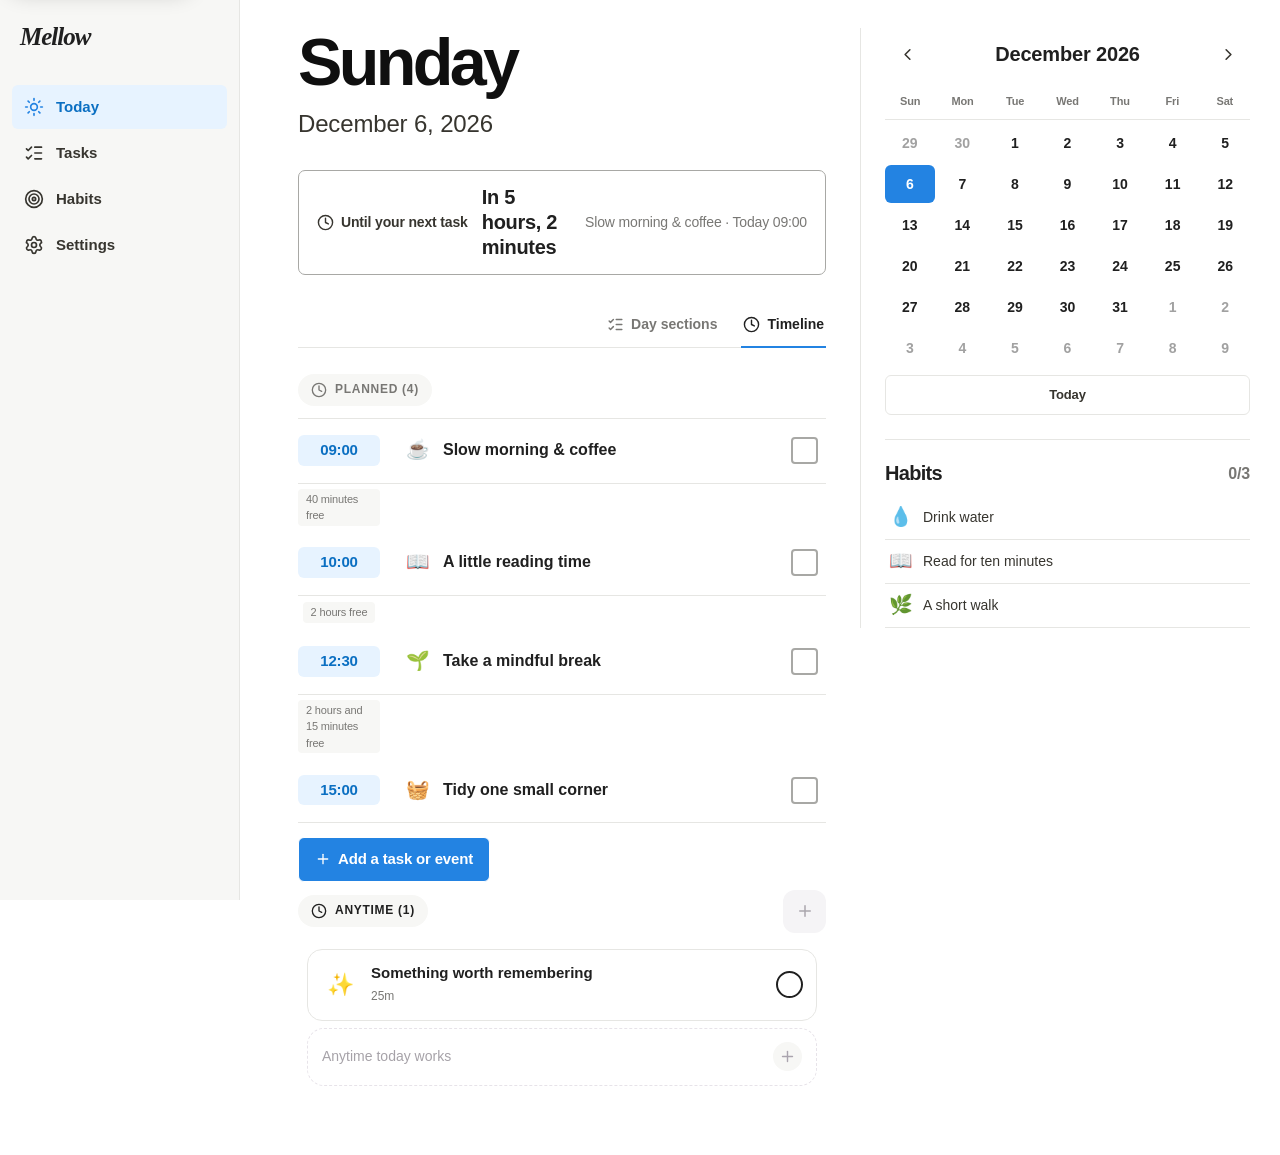
==== index.html @ 620c1ffa "Align task and habit add actions" ====
<!doctype html>
<html lang="en">
<head>
  <meta charset="UTF-8"><meta name="viewport" content="width=device-width,initial-scale=1,viewport-fit=cover"><meta name="theme-color" content="#ffffff">
  <meta name="color-scheme" content="light dark">
  <meta name="description" content="Mellow — a calm minimalist planner with tasks, recurring habits, a Hebrew RTL month calendar, routines, and optional Google Calendar events.">
  <link rel="apple-touch-icon" sizes="180x180" href="./assets/mellow-icon-180.png?v=35"><meta name="apple-mobile-web-app-capable" content="yes"><link rel="manifest" href="./manifest.webmanifest?v=35"><link rel="icon" href="./assets/mellow-icon-192.png?v=35" type="image/png">
  <title>Mellow — make room for your day</title>
  <link rel="stylesheet" href="./styles.css?v=53"><link rel="stylesheet" href="./day-layout.css?v=53"><link rel="stylesheet" href="./subtasks.css?v=56"><link rel="stylesheet" href="./motion.css?v=53"><link rel="stylesheet" href="./google-calendar.css?v=53"><link rel="stylesheet" href="./unified-day.css?v=56"><link rel="stylesheet" href="./compact-navigation.css?v=53"><link rel="stylesheet" href="./purple-theme.css?v=53"><link rel="stylesheet" href="./pastel-accents.css?v=53"><link rel="stylesheet" href="./drag-drop.css?v=53"><link rel="stylesheet" href="./roomy-timeline.css?v=53"><link rel="stylesheet" href="./month-search.css?v=53"><link rel="stylesheet" href="./readable-task-list.css?v=53"><link rel="stylesheet" href="./readable-day-sections.css?v=53">
  <link rel="stylesheet" href="./soft-ui.css?v=53"><link rel="stylesheet" href="./mobile-form-fixes.css?v=53"><link rel="stylesheet" href="./task-reordering.css?v=53"><link rel="stylesheet" href="./page-scroll-timeline.css?v=53"><link rel="stylesheet" href="./day-hours.css?v=53">
<link rel="stylesheet" href="./day-sequence.css?v=53">
  <link rel="stylesheet" href="./ai-assistant.css?v=53">
  <link rel="stylesheet" href="./apple-ui.css?v=53">
  
  <link rel="stylesheet" href="./planner-features.css?v=56">
  <link rel="stylesheet" href="./mockup-fidelity.css?v=60">
  <link rel="stylesheet" href="./notion-ui.css?v=69">
</head>
<body><div id="app"></div><div id="toast" aria-live="polite" role="status"></div><script defer src="./app.js?v=57"></script><script defer src="./ai-assistant.js?v=56"></script><script defer src="./timeline-view.js?v=53"></script><script async defer src="https://accounts.google.com/gsi/client"></script><script defer src="./subtasks.js?v=56"></script><script defer src="./calendar-sync.js?v=53"></script><script defer src="./google-calendar.js?v=53"></script><script defer src="./day-hours.js?v=53"></script><script defer src="./unified-day.js?v=67"></script><script defer src="./drag-drop.js?v=53"></script><script defer src="./task-reorder.js?v=53"></script><script defer src="./month-search.js?v=53"></script><script defer src="./planner-features.js?v=56"></script><script defer src="./mockup-shell.js?v=56"></script></body>
</html>
---- styles.css ----
@import url('https://fonts.googleapis.com/css2?family=DM+Sans:wght@400;500;600;700&family=Fraunces:opsz,wght@9..144,500;9..144,600;9..144,700&display=swap');
:root{--bg:#f8f6ef;--surface:#fffdfa;--surface2:#f1f0e8;--ink:#27382f;--muted:#758079;--border:#e8e7dc;--green:#54765c;--lightgreen:#e7efe6;--purple:#775c92;--lav:#efe8f5;--blue:#4c7599;--sky:#e7f0f7;--peach:#ad694d;--pink:#f9e9df;--shadow:0 8px 32px #3046370c;--radius:22px;--font:'DM Sans',-apple-system,BlinkMacSystemFont,'Segoe UI',sans-serif;--head:'Fraunces',Georgia,serif}
*{box-sizing:border-box}html{scroll-behavior:smooth}body{margin:0;background:var(--bg);color:var(--ink);font:16px/1.45 var(--font);-webkit-font-smoothing:antialiased}body.dark{--bg:#19231e;--surface:#26322b;--surface2:#314038;--ink:#f1f4ea;--muted:#b6c2b7;--border:#3d5044;--green:#a3c9a8;--lightgreen:#334c3c;--purple:#d8b9ee;--lav:#473953;--blue:#bdd9f0;--sky:#2c4456;--peach:#fac1a2;--pink:#5c4137;--shadow:0 7px 24px #0002}
button,input,textarea,select{font:inherit}button{cursor:pointer;border:0;color:inherit}input,textarea,select{color:var(--ink);background:var(--surface);border:1px solid var(--border);border-radius:13px;outline:none;padding:12px 13px;width:100%;min-height:44px}input:focus,textarea:focus,select:focus{border-color:var(--green);box-shadow:0 0 0 3px #5a8b7427}textarea{resize:vertical;min-height:110px}button:focus-visible{outline:3px solid #4b9078;outline-offset:2px}a{color:var(--green)}h1,h2,h3{font-family:var(--head);line-height:1.16;letter-spacing:-.6px;font-weight:600;margin:0}h1{font-size:clamp(31px,4vw,48px)}h2{font-size:clamp(24px,3vw,31px)}h3{font-size:21px}.subtle{color:var(--muted)}.tiny{font-size:12px}.small{font-size:14px}.strong{font-weight:700}.icon{font-size:19px;line-height:1}.layout{max-width:1480px;margin:auto;min-height:100vh;display:grid;grid-template-columns:245px minmax(0,1fr)}.sidebar{border-inline-end:1px solid var(--border);padding:34px 18px 20px 24px;position:sticky;top:0;height:100vh;display:flex;flex-direction:column;gap:30px;background:var(--surface)}.brand{display:flex;align-items:center;gap:11px;padding:0 10px}.brand-icon{display:grid;place-items:center;width:42px;height:42px;background:var(--lightgreen);border-radius:16px;font-size:26px}.brand-word{font-family:var(--head);font-size:27px;font-weight:700;letter-spacing:-1.5px}.navlist{display:grid;gap:6px}.navbtn{display:flex;align-items:center;gap:13px;width:100%;padding:13px 16px;border-radius:14px;text-align:start;background:transparent;font-weight:600;color:var(--muted);min-height:49px}.navbtn.active{background:var(--lightgreen);color:var(--green)}.navbtn:hover:not(.active){background:var(--surface2)}.navbtn .icon{width:25px;text-align:center}.sidebar-footer{margin-top:auto;padding:16px;background:var(--surface2);border-radius:19px;font-size:13px;color:var(--muted)}.main{padding:36px clamp(20px,4vw,62px) 85px;min-width:0}.topbar{display:flex;justify-content:space-between;align-items:center;gap:14px;margin-bottom:29px}.overline{font-size:12px;letter-spacing:2px;text-transform:uppercase;font-weight:700;color:var(--green);margin-bottom:7px}.head-actions{display:flex;gap:8px;align-items:center}.avatar{background:var(--lav);border-radius:50%;width:43px;height:43px;display:grid;place-items:center;font-size:19px}.btn{background:var(--green);color:var(--surface);padding:12px 18px;min-height:43px;border-radius:13px;font-weight:700;display:inline-flex;gap:8px;align-items:center;justify-content:center;transition:transform .13s,filter .13s}.btn:hover{filter:brightness(.94);transform:translateY(-1px)}.btn.secondary{background:var(--lightgreen);color:var(--green)}.btn.ghost{background:transparent;color:var(--ink);border:1px solid var(--border)}.btn.danger{background:#a94439;color:white}.btn.small{font-size:13px;padding:8px 12px;min-height:35px}.btn:disabled{opacity:.5;cursor:default}.iconbtn{width:39px;height:39px;border-radius:12px;background:var(--surface2);display:inline-grid;place-items:center;flex-shrink:0}.iconbtn:hover{background:var(--lightgreen)}.card{background:var(--surface);border:1px solid var(--border);border-radius:var(--radius);padding:22px;box-shadow:var(--shadow)}.card.padless{padding:0}.greeting{padding:25px 27px;background:linear-gradient(112deg,var(--lightgreen),var(--lav));border-radius:25px;margin-bottom:25px;display:flex;align-items:center;justify-content:space-between;gap:16px}.greeting p{margin:10px 0 0;max-width:510px;color:var(--muted)}.greeting .flourish{font-size:62px;opacity:.85}.statrow{display:grid;grid-template-columns:repeat(3,1fr);gap:12px;margin-bottom:23px}.stat{background:var(--surface);border:1px solid var(--border);border-radius:19px;padding:14px 18px}.stat strong{font:600 27px var(--head);display:block}.sectionbar{display:flex;justify-content:space-between;align-items:center;margin:23px 0 14px;gap:12px}.twocol{display:grid;grid-template-columns:minmax(0,1.7fr) minmax(280px,1fr);align-items:start;gap:21px}.week{display:grid;grid-template-columns:repeat(7,1fr);gap:6px;margin:20px 0}.day{border:1px solid transparent;background:transparent;border-radius:16px;padding:10px 4px 12px;display:grid;place-items:center;gap:6px;min-width:0}.day:hover{background:var(--surface2)}.day span:first-child{font-size:12px;color:var(--muted)}.day b{font-size:17px;font-weight:700}.day.active{background:var(--green);color:var(--surface)}.day.active span{color:inherit}.day.today:not(.active){border-color:var(--green)}.agenda{position:relative;padding:0 6px 6px 56px;min-height:730px}.hour{height:61px;border-top:1px dashed var(--border);color:var(--muted);font-size:12px;position:relative}.hour span{position:absolute;left:-53px;top:-9px;white-space:nowrap}.slot{position:absolute;left:63px;right:7px;border-radius:12px;padding:9px 13px;display:flex;gap:10px;align-items:start;overflow:hidden;text-align:left;border-inline-start:4px solid;box-shadow:0 2px 7px #00000008;min-height:36px}.slot strong{display:block;white-space:nowrap;overflow:hidden;text-overflow:ellipsis;font-size:14px}.slot small{display:block;font-size:12px;opacity:.8}.slot.done{opacity:.55;text-decoration:line-through}.slot.work,.pill.work{background:var(--sky);color:var(--blue);border-color:var(--blue)}.slot.home,.pill.home{background:var(--pink);color:var(--peach);border-color:var(--peach)}.slot.self,.pill.self{background:var(--lav);color:var(--purple);border-color:var(--purple)}.slot.health,.pill.health{background:var(--lightgreen);color:var(--green);border-color:var(--green)}.slot.social,.pill.social{background:var(--pink);color:var(--peach);border-color:var(--peach)}.slot.errands,.pill.errands{background:var(--sky);color:var(--blue);border-color:var(--blue)}.nowline{position:absolute;left:50px;right:0;height:2px;background:var(--peach);z-index:2;pointer-events:none}.nowline:before{content:'';width:9px;height:9px;border-radius:50%;background:var(--peach);position:absolute;left:0;top:-4px}.task{display:flex;align-items:center;gap:13px;padding:12px 0;border-bottom:1px solid var(--border);min-width:0}.task:last-child{border-bottom:none}.task-emoji{width:43px;height:43px;display:grid;place-items:center;background:var(--surface2);border-radius:14px;font-size:24px;flex-shrink:0}.tasktext{flex:1;min-width:0}.tasktext strong{display:block;white-space:nowrap;overflow:hidden;text-overflow:ellipsis}.tasktext small{color:var(--muted)}.done .tasktext strong{text-decoration:line-through;opacity:.55}.check{width:25px;height:25px;border-radius:9px;border:2px solid var(--border);background:var(--surface);font-weight:900;display:grid;place-items:center;flex-shrink:0}.check.checked{background:var(--green);border-color:var(--green);color:var(--surface)}.pill{display:inline-flex;font-size:12px;font-weight:700;border-radius:30px;padding:3px 10px}.toolbar{display:flex;flex-wrap:wrap;gap:9px;align-items:center;margin:20px 0}.toolbar input{max-width:350px}.chips{display:flex;flex-wrap:wrap;gap:7px}.chip{border-radius:100px;padding:8px 14px;background:var(--surface2);font-size:13px;font-weight:700}.chip.selected{background:var(--green);color:var(--surface)}.empty{text-align:center;padding:48px 18px;color:var(--muted)}.empty .big{font-size:44px;display:block;margin-bottom:10px}.empty h3{color:var(--ink);margin-bottom:8px}.routinegrid{display:grid;grid-template-columns:repeat(auto-fit,minmax(250px,1fr));gap:16px}.routine{min-height:240px;display:flex;flex-direction:column;gap:13px}.routine-head{display:flex;gap:12px;align-items:center}.routine-emoji{font-size:35px}.steps{list-style:none;padding:0;margin:7px 0;display:grid;gap:8px}.steps li{display:flex;justify-content:space-between;gap:10px;font-size:14px}.steps li span:last-child{color:var(--muted)}.routine-actions{display:flex;gap:7px;flex-wrap:wrap;margin-top:auto}.focusbox{max-width:600px;margin:5px auto;text-align:center}.focusdial{height:280px;width:280px;margin:23px auto 10px;position:relative;display:grid;place-items:center}.focusdial svg{position:absolute;inset:0;transform:rotate(-90deg)}.focuscount{font-family:var(--head);font-size:62px;letter-spacing:-3px;font-variant-numeric:tabular-nums}.focuscontrols{display:flex;justify-content:center;gap:10px;flex-wrap:wrap;margin:21px 0 28px}.focuspresets{display:flex;justify-content:center;gap:9px;flex-wrap:wrap}.ai-intro{background:linear-gradient(120deg,var(--lav),var(--lightgreen));border-radius:22px;padding:24px;margin-bottom:19px}.ai-intro p{max-width:670px}.ai-result{padding:16px;margin:9px 0;border:1px solid var(--border);border-radius:17px;background:var(--surface)}.ai-result-head{display:flex;align-items:start;justify-content:space-between;gap:10px}.ai-result input{width:auto}.ai-result .mini{padding:6px 9px}.ai-result p{font-size:14px;color:var(--muted);margin:8px 0}.ai-result .taskedit{display:grid;grid-template-columns:minmax(0,1fr) 85px 130px;gap:7px}.modal-bg{position:fixed;inset:0;background:#14251d9c;z-index:20;display:flex;align-items:center;justify-content:center;padding:15px}.modal{background:var(--surface);border-radius:24px;padding:24px;width:min(100%,550px);max-height:90dvh;overflow:auto;box-shadow:0 20px 80px #0003}.modalheader{display:flex;align-items:center;justify-content:space-between;margin-bottom:18px}.formgrid{display:grid;grid-template-columns:1fr 1fr;gap:12px}.field{display:flex;flex-direction:column;gap:6px;font-size:13px;font-weight:700;margin-bottom:12px}.field.full{grid-column:1/-1}.field label{color:var(--muted)}.formactions{display:flex;justify-content:space-between;gap:12px;margin-top:15px;flex-wrap:wrap}.modal textarea{min-height:80px}.checkboxrow{display:flex;gap:9px;align-items:center;font-size:14px;margin:8px 0}.checkboxrow input{width:19px;min-height:19px;accent-color:var(--green)}.settingsgrid{display:grid;grid-template-columns:repeat(auto-fit,minmax(290px,1fr));gap:17px}.settingsgrid .card{display:flex;flex-direction:column;gap:10px}.settingsgrid p{font-size:14px;color:var(--muted);margin:0 0 6px}.settingsgrid h3{margin-bottom:2px}.notice{padding:12px 15px;background:var(--surface2);color:var(--muted);border-radius:13px;font-size:13px}.buttonrow{display:flex;flex-wrap:wrap;gap:8px}.bottomnav{display:none}.footnote{color:var(--muted);font-size:12px;margin:22px 0}.toggle{accent-color:var(--green);width:18px;min-height:18px}.demo{font-size:11px;padding:2px 6px;border-radius:6px;background:var(--surface2);color:var(--muted)}#toast{position:fixed;z-index:40;bottom:90px;left:50%;transform:translateX(-50%) translateY(12px);background:var(--ink);color:var(--bg);padding:12px 22px;border-radius:14px;opacity:0;pointer-events:none;transition:.2s;box-shadow:var(--shadow);max-width:90vw;text-align:center}#toast.visible{opacity:1;transform:translateX(-50%) translateY(0)}.floatadd{display:none}.progress{height:8px;background:var(--surface2);border-radius:100px;overflow:hidden}.progress>div{height:100%;border-radius:100px;background:var(--green);transition:width .2s}.statline{display:flex;justify-content:space-between;gap:8px;font-size:13px}.hint{font-size:13px;color:var(--muted);line-height:1.5}.hidden{display:none!important}[dir=rtl] .agenda{padding:0 56px 6px 6px}[dir=rtl] .hour span{left:auto;right:-53px}[dir=rtl] .slot{left:7px;right:63px;border-inline-start:4px solid}[dir=rtl] .nowline{left:0;right:50px}[dir=rtl] .nowline:before{left:auto;right:0}
@media(max-width:1080px){.twocol{grid-template-columns:minmax(0,1fr)}.sidebar{width:200px;padding:26px 10px}.layout{grid-template-columns:200px minmax(0,1fr)}.main{padding:28px 26px 90px}}
@media(max-width:700px){.layout{display:block}.sidebar{display:none}.main{padding:20px 16px 106px}.topbar{margin-bottom:20px}.greeting{padding:19px 19px}.greeting .flourish{font-size:42px}.statrow{gap:7px}.stat{padding:12px}.stat strong{font-size:24px}.card{padding:17px}.week{gap:2px}.day{padding:7px 2px}.day b{font-size:16px}.bottomnav{position:fixed;display:grid;grid-template-columns:repeat(6,1fr);bottom:0;inset-inline:0;z-index:12;box-shadow:0 -4px 32px #0000000c;background:var(--surface);border-top:1px solid var(--border);padding:6px 3px max(env(safe-area-inset-bottom),8px)}.bottomnav button{display:flex;flex-direction:column;align-items:center;justify-content:center;gap:4px;background:none;color:var(--muted);font-size:10px;font-weight:700;border-radius:12px;min-height:49px;padding:3px}.bottomnav button.active{color:var(--green);background:var(--lightgreen)}.bottomnav .icon{font-size:21px}.head-actions .btn{padding:9px 12px}.formgrid{grid-template-columns:1fr 1fr}.floatadd{display:grid;position:fixed;bottom:90px;right:18px;z-index:10;width:53px;height:53px;border-radius:19px;background:var(--green);color:var(--surface);font-size:28px;place-items:center;box-shadow:var(--shadow)}[dir=rtl] .floatadd{right:auto;left:18px}.focusdial{height:240px;width:240px}.focusdial svg{width:240px;height:240px}.focuscount{font-size:51px}.ai-result .taskedit{grid-template-columns:1fr 75px}.ai-result .taskedit select{grid-column:1/-1}.modal{padding:20px}}
@media(prefers-reduced-motion:reduce){*,*:before,*:after{animation-duration:.01ms!important;transition-duration:.01ms!important;scroll-behavior:auto!important}}
---- day-layout.css ----
/* Mellow — daypart sections and hourly blocks, mobile-first */
.mellow-day-view{max-width:860px;margin:auto}
.mellow-day-heading{margin:0 0 14px}
.mellow-title-line,.day-nav-top,.day-planner-controls,.part-heading,.flex-header{display:flex;justify-content:space-between;align-items:center;gap:10px}
.mellow-title-line h1{font-size:clamp(33px,4.2vw,46px)}
.mellow-title-line p{margin:5px 0 0;color:var(--muted);font-size:14px}
.day-nav-card{border-bottom:1px solid var(--border);margin-bottom:18px}
.day-nav-top{padding:5px 0;font-size:14px}
.day-nav-top .iconbtn{font-size:27px;background:none}
.day-nav-card .week{margin:5px 0 12px}
.day-nav-card .day{border-radius:14px;padding:8px 2px}
.day-planner-controls{margin:16px 0 20px}
.day-progress{height:5px;width:115px;margin-top:7px;background:var(--surface2);border-radius:10px;overflow:hidden}
.day-progress span{display:block;height:100%;background:var(--green);border-radius:10px}
.planner-view-toggle{display:inline-flex;padding:4px;background:var(--surface2);border-radius:14px;gap:3px}
.planner-view-toggle button{display:flex;gap:7px;align-items:center;background:none;color:var(--muted);border-radius:10px;padding:7px 13px;font-size:13px;white-space:nowrap;font-weight:700}
.planner-view-toggle button.selected{background:var(--surface);color:var(--ink);box-shadow:0 2px 9px #0001}
.day-sections{display:grid;gap:17px}
.part-heading{margin-bottom:9px}
.part-title{padding:0;background:none;min-height:38px;text-align:start}
.part-pill{display:inline-flex;align-items:center;gap:9px;padding:8px 13px;border-radius:12px;font-weight:800;font-size:12px;text-transform:uppercase;letter-spacing:.5px;background:var(--surface2)}
.part-pill b{font-size:11px;opacity:.8}
.part-caret{font-size:17px;line-height:1;margin-inline-start:3px}
.part-pill.morning{background:#fff0ba;color:#695822}
.part-pill.afternoon{background:#f1dfe8;color:#75465c}
.part-pill.evening{background:#e8def5;color:#604383}
.part-pill.night{background:#dce5f2;color:#335574}
.dark .part-pill.morning{background:#564d30;color:#f4e5a9}
.dark .part-pill.afternoon{background:#583d4a;color:#ffe0ec}
.dark .part-pill.evening{background:#433755;color:#e5d4ff}
.dark .part-pill.night{background:#304459;color:#e5efff}
.part-add{display:grid;place-items:center;background:var(--surface2);border-radius:50%;height:35px;width:35px;flex-shrink:0;font-size:23px}
.part-add:hover{background:var(--lightgreen)}
.part-list{display:grid;gap:7px}
.daytask{position:relative;overflow:hidden;background:var(--surface);border:1px solid var(--border);border-radius:15px;display:flex;align-items:center;gap:11px;padding:10px 13px;min-height:73px;box-shadow:0 2px 9px #00000006}
.daytask-accent{width:3px;align-self:stretch;border-radius:9px;background:var(--green);flex-shrink:0}
.daytask-accent.work{background:var(--blue)}.daytask-accent.home{background:var(--peach)}.daytask-accent.self{background:var(--purple)}
.daytask-icon{display:grid;place-items:center;flex-shrink:0;height:40px;width:40px;border-radius:50%;font-size:21px;background:var(--surface2)}
.daytask-icon.work{background:var(--sky)}.daytask-icon.home{background:var(--pink)}.daytask-icon.self{background:var(--lav)}.daytask-icon.health{background:var(--lightgreen)}
.daytask-body{background:none;color:var(--ink);flex:1;min-width:0;text-align:start;padding:3px 0}
.daytask-body strong{font-size:15px;line-height:1.35;display:block;white-space:nowrap;overflow:hidden;text-overflow:ellipsis}
.daytask-body small{display:block;margin-top:4px;color:var(--muted);font-size:12px;white-space:nowrap;overflow:hidden;text-overflow:ellipsis}
.daytask-check{height:25px;width:25px;border-radius:50%;border:2px solid var(--muted);margin-inline-start:5px}
.daytask.completed{opacity:.52}.daytask.completed strong{text-decoration:line-through}
.part-empty{background:none;border:1.5px dashed var(--border);border-radius:15px;color:var(--muted);display:block;width:100%;min-height:56px;font-size:13px}
.part-empty:hover{border-color:var(--green);background:var(--surface)}
.day-footer{display:flex;gap:9px;justify-content:center;flex-wrap:wrap;margin:25px auto 12px}
.hour-section .sectionbar{margin-top:16px}
.hourly-shell{padding:15px 13px;overflow:hidden}
.hourly-agenda{min-height:0!important;padding:0 0 4px 65px!important;position:relative;direction:ltr}
.hourly-agenda .hour{border-top:1px solid var(--border)}
.hourly-agenda .hour span{left:-61px;right:auto;top:-10px;color:var(--muted);font-size:12px}
.hour-add{display:none;position:absolute;right:4px;top:5px;height:26px;width:26px;border-radius:50%;background:var(--surface2)}
.hourly-agenda .hour:hover .hour-add,.hourly-agenda .hour-add:focus-visible{display:block}
.mellow-hour-block{position:absolute;left:65px;right:5px;border:1px solid var(--border);border-radius:12px;display:flex;align-items:center;gap:9px;padding:4px 10px 4px 0;overflow:hidden;min-height:34px;background:var(--surface);box-shadow:0 2px 7px #0001;z-index:1;direction:ltr}
.mellow-hour-block.work{background:var(--sky)}.mellow-hour-block.home{background:var(--pink)}.mellow-hour-block.self{background:var(--lav)}.mellow-hour-block.health{background:var(--lightgreen)}.mellow-hour-block.social{background:var(--pink)}.mellow-hour-block.errands{background:var(--sky)}
.hour-color{width:4px;height:100%;flex-shrink:0;background:var(--green)}.work .hour-color{background:var(--blue)}.home .hour-color{background:var(--peach)}.self .hour-color{background:var(--purple)}
.hour-emoji{height:30px;width:30px;display:grid;place-items:center;border-radius:50%;background:#ffffff7c;flex-shrink:0;font-size:19px}
.hour-info{flex:1;min-width:0;display:flex;flex-direction:column;background:none;color:var(--ink);text-align:start;padding:1px 0;line-height:1.25}
.hour-info strong{font-size:13px;white-space:nowrap;overflow:hidden;text-overflow:ellipsis}
.hour-info small{font-size:11px;color:var(--muted);white-space:nowrap}
.hour-check{width:23px;height:23px;border-radius:50%;background:transparent;border-color:var(--muted)}
.mellow-hour-block.completed{opacity:.5}.mellow-hour-block.completed strong{text-decoration:line-through}
.mellow-hour-block.compact .hour-emoji{height:24px;width:24px;font-size:15px}.mellow-hour-block.compact .hour-info small{display:none}
.hourly-agenda .nowline{left:54px;right:0;background:#db887d;z-index:3}.hourly-agenda .nowline:before{background:#db887d;left:0;right:auto}
.hourly-agenda .nowline em{position:absolute;right:4px;top:-13px;background:#db887d;color:#fff;border-radius:5px;padding:1px 5px;font-size:10px;font-style:normal}
.flex-header{margin:21px 0 12px}.flex-header h3{font-size:20px}
.daytask-list{padding:8px;display:grid;gap:7px}
@media(max-width:720px){.mellow-day-view{max-width:550px}.mellow-title-line h1{font-size:35px}.planner-view-toggle button{font-size:12px;padding:6px 9px}.daytask{padding:10px;min-height:70px}.hourly-shell{padding:14px 8px}.hourly-agenda{padding-left:51px!important}.hourly-agenda .hour span{left:-50px}.mellow-hour-block{left:51px;right:1px}.hourly-agenda .nowline{left:41px}.hour-emoji{width:25px;height:25px;font-size:16px}}
@media(max-width:390px){.day-progress{width:66px}.daytask-body strong{font-size:14px}.daytask-icon{height:34px;width:34px}}
[dir=rtl] .hourly-agenda{direction:ltr}[dir=rtl] .hourly-agenda .hour span{left:-50px;right:auto}[dir=rtl] .mellow-hour-block{direction:rtl;padding:4px 0 4px 10px}[dir=rtl] .hour-info{text-align:right}

/* v4 icon and visible date ticker fixes */
.m-icon{display:inline-block;vertical-align:middle;flex-shrink:0;stroke:currentColor;pointer-events:none}
.day-nav-card .dayticker{display:grid!important;grid-template-columns:repeat(7,minmax(0,1fr))!important;visibility:visible!important;opacity:1!important;min-height:65px}
.part-pill>.m-icon:first-child{margin-inline-end:1px}
.part-pill .part-caret .m-icon{transition:transform .2s}
.part-add,.hour-add{display:grid;place-items:center}
.hourly-shell{max-height:75dvh;overflow-y:auto;scrollbar-color:var(--border) transparent;overscroll-behavior:contain}
.hourly-agenda{overflow:visible!important}
.mellow-hour-block{z-index:2;min-width:80px}
.day-planner-controls .planner-view-toggle{flex-shrink:0}
@media(max-width:400px){.day-planner-controls{flex-wrap:wrap}.day-planner-controls .planner-view-toggle{margin-inline-start:auto}}
---- subtasks.css ----
/* Mellow task breakdown: accessible, touch-friendly subtask editor */
.steps-editor {
  display: block;
  min-width: 0;
  margin: 7px 0 14px;
  padding: 17px;
  border: 1px solid var(--border);
  border-radius: 18px;
  background: var(--surface2);
  font-weight: 500;
}
.steps-editor .step-head {display:flex;align-items:center;justify-content:space-between;gap:10px;margin-bottom:9px}
.steps-editor .step-head strong {display:inline-flex;align-items:center;gap:8px;font-size:17px;font-weight:700;color:var(--ink)}
.steps-editor .step-count {display:block;color:var(--muted);font-size:12px;letter-spacing:0;margin-top:5px}
.steps-track {height:6px;width:100%;border-radius:8px;overflow:hidden;background:var(--border);margin-bottom:12px}
.steps-track span {display:block;height:100%;background:var(--green);border-radius:8px;transition:width .2s}
.step-manual-list {display:grid;gap:7px}
.step-manual-row,.step-candidate {display:grid;grid-template-columns:28px minmax(0,1fr) auto;align-items:center;gap:8px;background:var(--surface);border:1px solid var(--border);border-radius:12px;padding:6px 8px}
.step-candidate {grid-template-columns:28px minmax(0,1fr)}
.steps-editor .step-select {display:grid;place-items:center;width:25px;height:36px;cursor:pointer}
.steps-editor .step-select input {min-height:21px;height:21px;width:21px;margin:0;accent-color:var(--green);cursor:pointer}
.steps-editor .step-manual-title,.steps-editor .step-candidate input[type=text] {min-height:38px;width:100%;padding:6px 9px;border-color:transparent;background:transparent;font-size:14px;font-weight:500;box-shadow:none}
.steps-editor .step-manual-title:focus,.steps-editor .step-candidate input[type=text]:focus {border-color:var(--green);background:var(--surface)}
.step-row-controls {display:flex;gap:1px;align-items:center}
.step-iconbtn {display:grid;place-items:center;flex-shrink:0;width:31px;height:34px;border-radius:9px;background:transparent;color:var(--muted)}
.step-iconbtn:hover {background:var(--surface2);color:var(--ink)}
.step-iconbtn:disabled {opacity:.26;cursor:default}
.step-iconbtn[data-step-action=up] svg {transform:rotate(90deg)}
.step-iconbtn[data-step-action=down] svg {transform:rotate(90deg)}
.step-iconbtn.step-delete svg {transform:rotate(45deg)}
.step-iconbtn.step-delete:hover {color:#c04f48}
.step-empty {text-align:center;padding:10px 5px;margin:2px 0 7px}
.step-entry {display:flex;gap:8px;align-items:center;margin:12px 0}
.step-entry input {flex:1;min-width:0;background:var(--surface)}
.step-entry button {white-space:nowrap;flex-shrink:0}
.step-suggest-row {display:flex;align-items:center;gap:8px;justify-content:space-between;flex-wrap:wrap}
.step-source {font-weight:700;color:var(--green);background:var(--lightgreen);border-radius:99px;padding:5px 9px;font-size:11px;white-space:nowrap}
.steps-editor .hint {font-weight:400;margin:9px 0 0;font-size:12px}
.step-preview {background:var(--surface);border:1px solid var(--border);border-radius:15px;margin:16px 0 7px;padding:14px}
.step-preview-heading {display:flex;align-items:center;justify-content:space-between;gap:10px}
.step-preview-heading strong {display:inline-flex;align-items:center;gap:6px;font-size:14px;font-weight:700}
.step-candidates {display:grid;gap:7px;margin:12px 0}
.step-preview-actions {display:flex;gap:8px;flex-wrap:wrap}
.step-preview-actions button {gap:6px}
.steps-editor .hidden {display:none!important}
.m-icon {display:inline-block;vertical-align:middle;flex-shrink:0}
.daytask-body small, .tasktext small {font-variant-numeric:tabular-nums}
@media (max-width:520px){
 .steps-editor {padding:12px;border-radius:15px}
 .step-manual-row {gap:3px;padding:4px 3px;grid-template-columns:27px minmax(0,1fr) auto}
 .step-row-controls {gap:0}
 .step-iconbtn {width:26px;height:34px}
 .step-iconbtn svg {width:14px;height:14px}
 .steps-editor .step-manual-title {font-size:14px;padding:6px 3px}
 .step-entry {flex-wrap:wrap}
 .step-entry input {flex-basis:140px}
 .step-entry button {flex:1}
 .step-candidate {gap:4px}
}
@media (prefers-reduced-motion:reduce) {.steps-track span {transition:none}}
---- motion.css ----
/* Mellow motion & iOS touch accessibility • v6
   Gentle movement, no scroll-jacking, no pinch-zoom restrictions. */
:root{
  --ease-out-calm:cubic-bezier(.22,1,.36,1);
  --ease-soft:cubic-bezier(.25,.8,.25,1);
  --motion-quick:150ms;
  --motion-gentle:260ms;
  --motion-settle:340ms;
}
@keyframes mellow-rise{
  from{opacity:0;transform:translate3d(0,9px,0)}
  to{opacity:1;transform:translate3d(0,0,0)}
}
@keyframes mellow-soft-fade{
  from{opacity:0}
  to{opacity:1}
}
@keyframes mellow-modal-in{
  from{opacity:0;transform:translate3d(0,15px,0) scale(.985)}
  to{opacity:1;transform:translate3d(0,0,0) scale(1)}
}
@keyframes mellow-pop{
  0%{transform:scale(.88)}
  65%{transform:scale(1.055)}
  100%{transform:scale(1)}
}

/* Entry motion is short and never blocks taps. */
.main > :is(.mellow-day-view,.topbar,.greeting,.statrow,.twocol,.toolbar,.routinegrid,.focusbox,.settingsgrid,.ai-intro),
.main > .card,
.day-sections,.hour-section{
  animation:mellow-rise var(--motion-gentle) var(--ease-out-calm) both;
}
.part-section{animation:mellow-rise 290ms var(--ease-out-calm) both}
.part-section:nth-child(2){animation-delay:32ms}
.part-section:nth-child(3){animation-delay:64ms}
.part-section:nth-child(4){animation-delay:96ms}
.part-section:nth-child(5){animation-delay:128ms}
.daytask,.task,.routine,.ai-result,.step-manual-row,.step-candidate{
  animation:mellow-soft-fade 250ms ease-out both;
}

/* Tap feedback; hover shifts only apply where a real cursor exists. */
button,a,
.check,.chip,.day,.daytask,.mellow-hour-block,.navbtn,
.step-iconbtn,.part-pill,.card,.routine,.pill,.step-select{
  -webkit-tap-highlight-color:transparent;
}
button,a,[role="button"],input,textarea,select{touch-action:manipulation}
.btn,.navbtn,.bottomnav button,.iconbtn,.floatadd,
.chip,.day,.part-title,.part-add,.hour-add,
.planner-view-toggle button,.check,.step-iconbtn,.step-select,
.step-entry button,.daytask-icon,.daytask-body,.hour-info{
  transition:
    background-color var(--motion-quick) ease,
    color var(--motion-quick) ease,
    border-color var(--motion-quick) ease,
    box-shadow var(--motion-quick) ease,
    transform var(--motion-quick) var(--ease-out-calm),
    opacity var(--motion-quick) ease;
}
.daytask,.mellow-hour-block,.routine,.ai-result,.card{
  transition:border-color 190ms ease,box-shadow 190ms ease,background-color 190ms ease,opacity 190ms ease;
}
button:not(:disabled):active{transform:scale(.97)}
.part-add:not(:disabled):active,.floatadd:not(:disabled):active,.iconbtn:not(:disabled):active{transform:scale(.91)}
.check:active{transform:scale(.88)}
.day.active,.planner-view-toggle button.selected,.bottomnav button.active{transition:background-color 160ms ease,color 160ms ease,box-shadow 200ms ease,transform 160ms ease}
@media (hover:hover) and (pointer:fine){
  .daytask:hover,.mellow-hour-block:hover,.routine:hover,.ai-result:hover{box-shadow:0 7px 20px #24392912;border-color:var(--green)}
  .part-add:hover,.iconbtn:hover{transform:translateY(-1px)}
  .daytask:hover .daytask-icon{transform:scale(1.04)}
}
.check.checked{animation:mellow-pop 230ms var(--ease-out-calm) both}
.day-progress span,.progress>div,.steps-track span{
  transition:width 340ms var(--ease-out-calm);
}

/* Smoothly expand and collapse part-of-day sections. Content remains keyboard-inert while collapsed. */
.part-list-wrap{
  display:grid;
  grid-template-rows:1fr;
  opacity:1;
  visibility:visible;
  transition:
    grid-template-rows var(--motion-settle) var(--ease-out-calm),
    opacity 230ms ease,
    visibility 0s linear 0s;
}
.part-list-wrap.is-collapsed{
  grid-template-rows:0fr;
  opacity:0;
  visibility:hidden;
  pointer-events:none;
  transition:
    grid-template-rows var(--motion-settle) var(--ease-out-calm),
    opacity 185ms ease,
    visibility 0s linear var(--motion-settle);
}
.part-list-wrap>.part-list{
  min-height:0;
  overflow:hidden;
  padding-block:1px;
}
.part-caret .m-icon{transition:transform var(--motion-gentle) var(--ease-out-calm)}
.part-title[aria-expanded="false"] .part-caret .m-icon{transform:rotate(-90deg)}

/* Modal and in-editor AI preview feel like one continuous experience. */
.modal-bg{
  animation:mellow-soft-fade 160ms ease-out both;
  -webkit-overflow-scrolling:touch;
}
.modal{
  animation:mellow-modal-in 270ms var(--ease-out-calm) both;
  overscroll-behavior:contain;
  -webkit-overflow-scrolling:touch;
}
.step-preview,.step-manual-row,.step-candidate{animation:mellow-rise 230ms var(--ease-out-calm) both}
.step-candidate:nth-child(2),.step-manual-row:nth-child(2){animation-delay:25ms}
.step-candidate:nth-child(3),.step-manual-row:nth-child(3){animation-delay:45ms}
.step-candidate:nth-child(n+4),.step-manual-row:nth-child(n+4){animation-delay:60ms}

/* Better tactile navigation and focus, without disabling accessibility zoom. */
input:focus-visible,select:focus-visible,textarea:focus-visible{
  border-color:var(--green);
  outline:2px solid transparent;
  box-shadow:0 0 0 3px #5a8b7433;
  transition:border-color 140ms ease,box-shadow 140ms ease;
}
button:focus-visible,a:focus-visible{outline:3px solid var(--green);outline-offset:3px}
.hourly-shell{-webkit-overflow-scrolling:touch;scroll-behavior:smooth}

/* iOS Safari auto-zooms when a focused control has text below 16 CSS pixels.
   Keep the editable controls 16px while leaving captions and labels compact. */
@media screen and (max-width:1024px){
  input:not([type="checkbox"]):not([type="radio"]):not([type="range"]):not([type="file"]),
  textarea,
  select,
  .step-manual-title,
  .step-candidate input[type="text"],
  .steps-editor .step-manual-title,
  .steps-editor .step-candidate input[type="text"],
  .ai-result .taskedit input,
  .ai-result .taskedit select{
    font-size:16px!important;
    line-height:1.35;
  }
  input,textarea,select{min-height:44px}
  .step-manual-row input[type="text"],.step-candidate input[type="text"]{min-height:42px}
}
/* Respect Reduce Motion everywhere, including iOS Accessibility settings. */
@media (prefers-reduced-motion:reduce){
  *,*::before,*::after{
    animation-duration:.01ms!important;
    animation-delay:0ms!important;
    transition-duration:.01ms!important;
    transition-delay:0ms!important;
    scroll-behavior:auto!important;
  }
}

/* Progressive enhancement for Safari / Chromium with the View Transitions API.
   Other browsers use the regular fade / tap transitions above. */
@keyframes mellow-view-old {
  from {opacity:1}
  to {opacity:0}
}
::view-transition-old(root) {
  animation:140ms ease-in both mellow-view-old;
}
::view-transition-new(root) {
  animation:230ms var(--ease-out-calm) both mellow-soft-fade;
}
@media (prefers-reduced-motion:reduce) {
  ::view-transition-old(root),::view-transition-new(root) {
    animation-duration:.01ms!important;
  }
}
---- google-calendar.css ----
/* Google Calendar integration — Mellow v7 */
.gcal-settings-card{display:grid;gap:13px;min-width:0}
.gcal-settings-card h3{font-size:21px;margin:0}
.gcal-settings-card p{margin:0;line-height:1.55}
.gcal-settings-card .gcal-setup{display:grid;gap:8px;min-width:0}
.gcal-setup>label,.gcal-calendar-picker label,.gcal-options-head>strong{font-size:13px;font-weight:700}
.gcal-client-row{display:flex;align-items:stretch;gap:8px;min-width:0}
.gcal-client-row input{flex:1;min-width:0;font-family:var(--font);font-size:16px;min-height:44px}
.gcal-client-row button{white-space:nowrap;flex-shrink:0}
.gcal-connect-actions{display:flex;align-items:center;flex-wrap:wrap;gap:10px}
.gcal-connected{display:inline-flex;align-items:center;gap:6px;color:var(--green);font-size:13px;font-weight:700}
.gcal-guide{background:var(--surface2);border-radius:15px;padding:15px;display:grid;gap:9px;overflow:hidden}
.gcal-guide strong{font-weight:700}
.gcal-guide code{display:block;background:var(--surface);border:1px solid var(--border);border-radius:10px;padding:10px;font-size:13px;overflow-wrap:anywhere;user-select:text}
.gcal-guide p{line-height:1.5;font-size:13px}
.gcal-guide a{color:var(--blue);text-decoration:underline;text-underline-offset:2px}
.gcal-settings-card .hint{font-size:12px}
.gcal-error{display:block;color:#bc534f;font-size:13px;font-weight:600;line-height:1.5;margin:6px 0}
.gcal-state{display:inline-flex;align-items:center;gap:6px;color:var(--muted);font-size:13px}
.gcal-calendar-picker{display:grid;gap:7px;min-width:0}
.gcal-calendar-picker select{width:100%;background:var(--surface)}
.gcal-calendar-options{display:grid;gap:6px}
.gcal-options-head{display:flex;align-items:center;justify-content:space-between;gap:12px;flex-wrap:wrap}
.gcal-options-head small{font-size:11px;color:var(--muted)}
.gcal-calendar-choice{display:flex;align-items:center;gap:10px;padding:8px;border-radius:11px;min-height:43px;background:var(--surface2);font-size:13px;cursor:pointer}
.gcal-calendar-choice input{height:19px;width:19px;accent-color:var(--green);flex-shrink:0}
.gcal-calendar-choice span:last-child{overflow:hidden;text-overflow:ellipsis;white-space:nowrap}
.gcal-dot{display:inline-block;height:10px;width:10px;border-radius:50%;flex-shrink:0}
.gcal-today-prompt,.gcal-today-panel{margin-bottom:18px}
.gcal-today-prompt{display:flex;align-items:center;justify-content:space-between;gap:12px;padding:12px 14px;border:1px solid var(--border);border-radius:16px;background:var(--surface)}
.gcal-today-prompt>span{display:flex;align-items:center;gap:7px;font-size:13px;font-weight:700}
.gcal-today-prompt .btn{white-space:nowrap}
.gcal-today-panel.card{padding:13px 15px}
.gcal-panel-title{display:flex;align-items:center;justify-content:space-between;gap:12px;margin-bottom:9px}
.gcal-panel-title h3{font-size:17px;margin:0}
.gcal-panel-title button{font-size:12px}
.gcal-smallcount{font-size:11px;color:var(--muted);border-radius:99px;background:var(--surface2);padding:2px 7px}
.gcal-events{display:grid;gap:6px}
.gcal-event{display:flex;align-items:center;gap:10px;padding:10px;border:1px solid var(--border);border-radius:12px;background:var(--surface);min-width:0}
.gcal-event .gcal-dot{height:32px;width:4px;border-radius:10px}
.gcal-event-main{display:grid;gap:3px;flex:1;min-width:0}
.gcal-event-main strong{font-size:14px;color:var(--ink);line-height:1.35;white-space:nowrap;overflow:hidden;text-overflow:ellipsis}
.gcal-event-main small{font-size:12px;color:var(--muted);line-height:1.3;white-space:nowrap;overflow:hidden;text-overflow:ellipsis}
.gcal-event-link{display:grid;place-items:center;height:37px;width:37px;border-radius:10px;color:var(--green);background:var(--surface2);flex-shrink:0}
.gcal-event-link:hover{background:var(--lightgreen)}
.gcal-event-form{display:grid;gap:13px}
.gcal-event-form .field{min-width:0}
.gcal-event-form .formactions{padding-top:10px}
.gcal-task-send{display:flex;align-items:center;gap:9px;flex-wrap:wrap;border-radius:11px;background:var(--surface2);padding:10px 12px;margin:8px 0}
.gcal-task-send .btn{display:inline-flex;align-items:center;gap:8px}
.gcal-task-send .hint{font-size:12px;line-height:1.4}
.gcal-task-send>a{color:var(--green);font-weight:700;font-size:13px}
@media(max-width:700px){
 .bottomnav button{font-size:9px;padding:4px 1px;min-width:0;gap:3px}
 .bottomnav .icon,.bottomnav .m-icon{width:19px;height:19px}
 .gcal-settings-card{padding:16px}
 .gcal-client-row{flex-wrap:wrap}
 .gcal-client-row input{flex-basis:100%}
 .gcal-client-row button{width:100%}
 .gcal-event-main strong{font-size:13px}
 .gcal-today-prompt{padding:10px}
 .gcal-today-prompt .btn{font-size:11px;padding:7px}
 .gcal-today-prompt>span{font-size:12px}
 .gcal-today-panel.card{padding:12px}
}
@media(max-width:360px){
 .bottomnav button{font-size:8px}
 .bottomnav .icon,.bottomnav .m-icon{width:17px;height:17px}
}
@media(prefers-reduced-motion:no-preference){
 .gcal-event{animation:mellow-rise 230ms var(--ease-out-calm) both}
 .gcal-settings-card{animation:mellow-soft-fade 220ms ease both}
}

.gcal-close-button .m-icon{transform:rotate(45deg)}
---- unified-day.css ----
/* Shared day plan styling — Mellow v8. Google events are a distinct indigo/outlined treatment. */
.merged-day-view .mellow-day-heading{margin-bottom:13px}
.merged-legend{display:flex;align-items:center;gap:9px 15px;flex-wrap:wrap;margin:8px 0 12px;padding-bottom:12px;border-bottom:1px solid var(--border);font-size:12px}
.merged-legend>span{display:inline-flex;align-items:center;gap:6px;font-weight:700}
.merged-legend>span:first-child{color:var(--green)}
.merged-legend>span:nth-child(2){color:var(--purple)}
.merged-legend .gcal-live-status{margin-inline-start:auto;font-size:11px;color:var(--muted);font-weight:600}
.merged-refresh{display:grid;place-items:center;width:30px;height:30px;border-radius:9px;background:var(--surface2);color:var(--green)}
.merged-connect{display:inline-flex;align-items:center;gap:5px;color:var(--purple);background:var(--lav);border-radius:11px;padding:8px 10px;font-size:11px;font-weight:700;margin-inline-start:auto}
.unified-item{box-shadow:0 2px 9px #00000007}
.unified-item .daytask-body{display:flex;flex-direction:column;justify-content:center;align-items:flex-start}
.unified-item .daytask-body strong{max-width:100%;font-size:14px}
.unified-item .daytask-body small{max-width:100%}
.kind-label{display:inline-flex;align-items:center;gap:4px;line-height:1.1;font-size:10px;font-weight:800;letter-spacing:.025em;text-transform:uppercase;margin-bottom:3px;white-space:nowrap}
.kind-task{color:var(--green)}
.kind-event{color:var(--purple)}
.unified-event{--calendar-accent:var(--purple);border:1px dashed var(--calendar-accent);background:var(--surface)}
.unified-event .daytask-accent,.merged-calendar-block .hour-color{background:var(--calendar-accent)}
.unified-event .daytask-icon{display:grid;place-items:center;background:var(--lav);color:var(--purple)}
.unified-event .event-anchor{color:var(--ink);text-decoration:none}
.unified-event .event-anchor:hover strong,.merged-calendar-block .hour-info:hover strong{text-decoration:underline;text-underline-offset:2px}
.unified-event .event-open{display:grid;place-items:center;flex-shrink:0;width:28px;height:33px;border-radius:8px;color:var(--purple)}
.unified-event .daytask-body small{color:var(--muted)}
.part-list .unified-item{min-height:76px}
.merged-hourly-agenda{--time-left:65px;direction:ltr}
.merged-hourly-agenda .hour{border-top:1px solid var(--border)}
.merged-hourly-agenda .hour-add{right:6px}
.mellow-day-block{position:absolute;z-index:2;min-width:0;left:0;width:100%;right:auto;pointer-events:auto;overflow:hidden;display:flex;align-items:center;gap:6px;background:var(--surface);border:1px solid var(--border);border-radius:11px;padding:2px 7px 2px 0;box-shadow:0 2px 8px #2439290f;direction:ltr;transition:box-shadow 180ms ease,border-color 180ms ease,background-color 180ms ease}
.mellow-day-block .hour-color{height:100%;width:4px;flex-shrink:0;background:var(--green)}
.mellow-day-block.work{background:var(--sky)}.mellow-day-block.work .hour-color{background:var(--blue)}
.mellow-day-block.home{background:var(--pink)}.mellow-day-block.home .hour-color{background:var(--peach)}
.mellow-day-block.self{background:var(--lav)}.mellow-day-block.self .hour-color{background:var(--purple)}
.mellow-day-block.health{background:var(--lightgreen)}
.mellow-day-block.social{background:var(--pink)}
.mellow-day-block.errands{background:var(--sky)}
.mellow-day-block .hour-emoji{width:27px;height:27px;border-radius:50%;display:grid;place-items:center;background:#ffffff70;flex-shrink:0}
.mellow-day-block .hour-info{flex:1;min-width:0;height:100%;background:transparent;color:var(--ink);text-align:start;padding:2px 0;display:flex;flex-direction:column;align-items:flex-start;justify-content:center;line-height:1.15;text-decoration:none}
.mellow-day-block .hour-info strong{max-width:100%;font-size:12px;font-weight:700;line-height:1.2;white-space:nowrap;overflow:hidden;text-overflow:ellipsis}
.mellow-day-block .hour-info small{max-width:100%;font-size:10px;line-height:1.2;color:var(--muted);white-space:nowrap;overflow:hidden;text-overflow:ellipsis}
.mellow-day-block .hour-info .kind-label{font-size:9px;margin-bottom:2px}
.mellow-day-block .hour-info .kind-label svg{width:11px;height:11px}
.mellow-day-block .hour-check{flex-shrink:0;width:20px;height:20px;border-radius:50%;border:1.5px solid var(--muted);margin:0}
.mellow-day-block.completed{opacity:.52}
.mellow-day-block.completed strong{text-decoration:line-through}
.merged-calendar-block{--calendar-accent:var(--purple);background:var(--surface);border:1px dashed var(--calendar-accent)}
.merged-calendar-block .hour-color{background:var(--calendar-accent)}
.merged-calendar-block .hour-emoji{color:var(--purple);background:var(--lav)}
.merged-calendar-block .hour-info .kind-label{color:var(--purple)}
.merged-task-block .hour-info .kind-label{color:var(--green)}
.merged-all-day.card{display:grid;gap:7px;padding:13px;margin-bottom:17px}
.merged-all-day .sectionbar{margin:0 0 3px}.merged-all-day .sectionbar h3{display:flex;align-items:center;gap:8px;font-size:15px}
.merged-all-day .unified-event{box-shadow:none}
.merged-empty{text-align:center;font-size:13px;margin:10px 0 8px}
.merged-day-view .hourly-shell{overflow-y:auto;overflow-x:hidden;max-height:75dvh;-webkit-overflow-scrolling:touch}
.merged-day-view .merged-hourly-agenda{overflow:visible!important}
.merged-day-view .daytask-check{margin-inline-start:5px}
.merged-day-view .hourly-agenda .nowline{z-index:5}
.merged-day-view .hourly-agenda .hour{position:relative}
.merged-day-view .part-list-wrap:not(.is-collapsed){overflow:visible}
.merged-day-view .day-footer{margin-top:22px}
.choice-modal-bg{z-index:100;display:flex;align-items:center;justify-content:center}
.create-choice-modal{width:min(460px,calc(100vw - 24px));padding:23px;border-radius:23px;animation:mellow-modal-in 260ms var(--ease-out-calm) both}
.create-choice-modal .modalheader{align-items:flex-start;margin-bottom:12px}
.create-choice-modal .modalheader h2{font-family:var(--head);font-size:25px;margin:0}
.create-choice-modal .modalheader p{font-size:13px;margin:5px 0 0}
.create-choice-modal .iconbtn svg{transform:rotate(45deg)}
.choice-grid{display:grid;gap:10px}
.choice-card{display:flex;align-items:center;gap:13px;width:100%;min-height:88px;text-align:start;padding:14px;border:1px solid var(--border);background:var(--surface);border-radius:15px;color:var(--ink);transition:background-color 150ms ease,border-color 150ms ease,transform 160ms var(--ease-out-calm)}
.choice-card:active{transform:scale(.98)}
.choice-card .choice-symbol{height:47px;width:47px;display:grid;place-items:center;border-radius:13px;flex-shrink:0}
.choice-task .choice-symbol{background:var(--lightgreen);color:var(--green)}
.choice-routine .choice-symbol{background:#f7e7ed;color:#9d607d}
.choice-calendar .choice-symbol{background:var(--lav);color:var(--purple)}
.choice-card .choice-text{min-width:0;flex:1;display:flex;flex-direction:column;gap:4px}
.choice-text strong{font-size:16px;font-weight:700}
.choice-text small{font-size:12px;color:var(--muted)}
.choice-card>svg:last-child{color:var(--muted)}
.choice-card:hover{background:var(--surface2);border-color:var(--green)}
@media(max-width:700px){
 .merged-hourly-agenda{--time-left:51px}
 .mellow-day-block{gap:4px;padding-inline-end:3px}
 .mellow-day-block .hour-emoji{width:24px;height:24px}
 .mellow-day-block .hour-info strong{font-size:11px}
 .mellow-day-block .hour-info small{font-size:9px}
 .mellow-day-block .hour-info .kind-label{font-size:8px}
 .mellow-day-block .hour-check{width:18px;height:18px}
 .merged-legend{gap:8px 13px;font-size:11px}
 .merged-legend .gcal-live-status{margin-inline-start:0}
 .create-choice-modal{width:calc(100vw - 20px);padding:18px}
 .part-list .unified-item{min-height:70px}
}
@media(max-width:400px){
 .mellow-day-block .hour-emoji{display:none}
 .mellow-day-block .hour-info .kind-label svg{display:none}
 .mellow-day-block .hour-info{min-width:0}
 .mellow-day-block .hour-check{display:none}
 .merged-legend .merged-connect{margin-inline-start:0}
}
[dir="rtl"] .mellow-day-block{direction:rtl;padding:2px 0 2px 6px}
[dir="rtl"] .mellow-day-block .hour-info{text-align:right;align-items:flex-start}
[dir="rtl"] .merged-hourly-agenda{direction:ltr}
@media(prefers-reduced-motion:reduce){.choice-card,.mellow-day-block{transition:none!important}}

/* The overlay is laid out against the available hour lane, not the full scroller. */
.merged-hourly-overlay{position:absolute;z-index:2;top:0;bottom:0;left:var(--time-left);right:0;pointer-events:none}
---- compact-navigation.css ----
/* Mellow v9 — compact, iPhone-first four-tab navigation.
   Today · Tasks · Routines · Settings. */
@media (max-width:700px){
  .bottomnav{
    position:fixed;
    inset-inline:0;
    bottom:0;
    z-index:30;
    display:grid;
    grid-template-columns:repeat(4,minmax(0,1fr));
    gap:2px;
    align-items:stretch;
    padding:5px 12px max(env(safe-area-inset-bottom),6px);
    border:0;
    border-top:1px solid var(--border);
    border-radius:0;
    box-shadow:0 -3px 18px #15291b0a;
    background:var(--surface);
    background:color-mix(in srgb,var(--surface) 92%,transparent);
    -webkit-backdrop-filter:saturate(1.35) blur(18px);
    backdrop-filter:saturate(1.35) blur(18px);
  }
  .bottomnav button,
  .bottomnav button.active{
    display:flex;
    flex-direction:column;
    justify-content:center;
    align-items:center;
    min-width:0;
    min-height:53px;
    gap:2px;
    padding:2px 2px 3px;
    color:var(--muted);
    font-size:10px;
    font-weight:600;
    line-height:1.2;
    letter-spacing:0;
    border-radius:12px;
    background:transparent;
    box-shadow:none;
    -webkit-tap-highlight-color:transparent;
  }
  .bottomnav button.active{
    color:var(--green);
    font-weight:700;
  }
  .bottomnav button .icon{
    width:42px;
    height:29px;
    display:grid;
    place-items:center;
    border-radius:11px;
    padding:0;
    margin:0;
    background:transparent;
    color:inherit;
    transition:background-color 170ms ease,color 170ms ease,transform 170ms cubic-bezier(.22,1,.36,1);
  }
  .bottomnav button .icon svg,
  .bottomnav button .m-icon{
    width:21px;
    height:21px;
    stroke-width:1.8;
  }
  .bottomnav button.active .icon{
    background:var(--lightgreen);
  }
  .bottomnav button:active .icon{
    transform:scale(.91);
  }
  .bottomnav button:focus-visible{
    outline:2px solid var(--green);
    outline-offset:-2px;
  }
  .main{padding-bottom:calc(99px + env(safe-area-inset-bottom));}
  .floatadd{
    bottom:calc(79px + env(safe-area-inset-bottom));
    right:18px;
    width:50px;
    height:50px;
    border-radius:16px;
    box-shadow:0 6px 22px #1b432529;
  }
  [dir="rtl"] .floatadd{right:auto;left:18px}
  #toast{bottom:calc(88px + env(safe-area-inset-bottom));}
}
@media (max-width:350px){
  .bottomnav{padding-inline:5px;gap:0}
  .bottomnav button{font-size:9.5px;min-width:0}
  .bottomnav button .icon{width:37px}
}
@media (min-width:701px){
  .bottomnav{display:none}
}
@media (prefers-reduced-motion:reduce){
  .bottomnav button .icon{transition:none}
}
---- purple-theme.css ----
/* Mellow v10 — white, light gray and soft purple visual system.
   This is loaded last so earlier legacy sage/peach styles cannot take precedence. */
:root{
  color-scheme:light;
  --bg:#f7f7fa;
  --surface:#ffffff;
  --surface2:#f0eff4;
  --ink:#2d2938;
  --muted:#746f80;
  --border:#e7e5ec;
  --green:#7354a5;         /* shared primary accent; legacy token name */
  --lightgreen:#f0eafa;    /* shared accent surface */
  --purple:#8467b1;
  --lav:#f0eafa;
  --blue:#8b73b5;
  --sky:#f6f2fb;
  --peach:#a58ac4;
  --pink:#faf7fd;
  --shadow:0 8px 28px #30253d0a;
}
body{background:var(--bg);color:var(--ink)}
/* Preserve the user's existing dark-mode preference, but make that scheme purple/gray as well. */
body.dark{
  color-scheme:dark;
  --bg:#201e27;
  --surface:#2b2833;
  --surface2:#35313f;
  --ink:#f7f5fc;
  --muted:#b7afc6;
  --border:#484254;
  --green:#c9aff1;
  --lightgreen:#463954;
  --purple:#d1baf4;
  --lav:#44374f;
  --blue:#c5abe6;
  --sky:#393146;
  --peach:#d0b2ed;
  --pink:#3b3344;
  --shadow:0 8px 28px #00000023;
}
/* Surfaces and main controls */
.sidebar,.bottomnav,.card,.daytask,.gcal-event,.task,.step-manual-row,
.step-candidate,.choice-card{background-color:var(--surface)}
.greeting{background:linear-gradient(125deg,#f3eefb 0%,#faf9fc 74%,#ede6f8 100%)}
body.dark .greeting{background:linear-gradient(125deg,#403448 0%,#2c2935 72%,#473651 100%)}
.navbtn.active,.bottomnav button.active .icon,.planner-view-toggle button.selected,
.btn.secondary,.part-add:hover,.iconbtn:hover{color:var(--green)}
.btn{background:var(--green);color:#fff}
body.dark .btn{color:#251b37}
.btn.secondary{background:var(--lightgreen);color:var(--green)}
.btn.ghost{background:transparent;color:var(--ink)}
.day.active{background:#7354a5!important;color:#fff!important;box-shadow:0 2px 10px #7354a51d}
.day.active span{color:inherit}
.day.today:not(.active){border-color:var(--purple)}
.day-progress span,.progress>div,.steps-track span{background:var(--green)}
input:focus,textarea:focus,select:focus,
input:focus-visible,textarea:focus-visible,select:focus-visible{
  border-color:var(--green);
  box-shadow:0 0 0 3px #8c6dc431;
}
button:focus-visible{outline-color:#8467b1}
.check.checked{background:var(--green);border-color:var(--green);color:#fff}
.merged-legend>span:first-child,.kind-task,.merged-task-block .hour-info .kind-label,
.gcal-connected,.gcal-event-link,.gcal-task-send>a{color:var(--green)}
.merged-legend>span:nth-child(2),.kind-event,.merged-calendar-block .hour-info .kind-label{color:var(--purple)}
/* All five time-of-day badges: subtle variations of gray and lavender. */
.part-pill.morning{background:#eee8fa;color:#654990}
.part-pill.afternoon{background:#f0edf7;color:#756392}
.part-pill.evening{background:#e9e0f6;color:#654b8b}
.part-pill.night{background:#eceaf3;color:#67617d}
.part-pill.other{background:#f0eff4;color:#625c73}
body.dark .part-pill.morning{background:#473850;color:#e5d5fc}
body.dark .part-pill.afternoon{background:#41394d;color:#e2d6f4}
body.dark .part-pill.evening{background:#4a3759;color:#eddcfb}
body.dark .part-pill.night{background:#373545;color:#d6cfe9}
body.dark .part-pill.other{background:#35313f;color:#d0c9df}
/* Categories remain distinguishable but stay monochromatic. */
.daytask-accent{background:#8870b8}
.daytask-accent.work,.work .hour-color{background:#8063ad}
.daytask-accent.home,.home .hour-color{background:#a08abb}
.daytask-accent.self,.self .hour-color{background:#9271c2}
.daytask-accent.health,.health .hour-color{background:#7555a8}
.daytask-accent.social,.social .hour-color{background:#b09bc9}
.daytask-accent.errands,.errands .hour-color{background:#9982be}
.daytask-icon,.hour-emoji{color:#74569e;background:var(--lightgreen)}
.daytask-icon.work,.daytask-icon.home,.daytask-icon.self,
.daytask-icon.health,.daytask-icon.social,.daytask-icon.errands{color:#74569e;background:var(--lightgreen)}
/* Task blocks: white/gray with a faint lavender tint and purposeful accent stripe. */
.slot.work,.pill.work,.mellow-day-block.work{background:#f3effa;color:var(--ink);border-color:#8565b8}
.slot.home,.pill.home,.mellow-day-block.home{background:#f8f6fc;color:var(--ink);border-color:#a18aba}
.slot.self,.pill.self,.mellow-day-block.self{background:#f5effc;color:var(--ink);border-color:#9470c3}
.slot.health,.pill.health,.mellow-day-block.health{background:#f1ecfa;color:var(--ink);border-color:#7756a8}
.slot.social,.pill.social,.mellow-day-block.social{background:#faf8fd;color:var(--ink);border-color:#b19bcb}
.slot.errands,.pill.errands,.mellow-day-block.errands{background:#f6f3fb;color:var(--ink);border-color:#9c85bc}
body.dark .slot.work,body.dark .pill.work,body.dark .mellow-day-block.work{background:#3b3148;color:var(--ink);border-color:#ac91d3}
body.dark .slot.home,body.dark .pill.home,body.dark .mellow-day-block.home{background:#35303f;color:var(--ink);border-color:#a790c1}
body.dark .slot.self,body.dark .pill.self,body.dark .mellow-day-block.self{background:#413249;color:var(--ink);border-color:#b393dc}
body.dark .slot.health,body.dark .pill.health,body.dark .mellow-day-block.health{background:#393047;color:var(--ink);border-color:#c0a2e6}
body.dark .slot.social,body.dark .pill.social,body.dark .mellow-day-block.social{background:#35303d;color:var(--ink);border-color:#ad98c8}
body.dark .slot.errands,body.dark .pill.errands,body.dark .mellow-day-block.errands{background:#3a3345;color:var(--ink);border-color:#ad96d0}
/* Google Calendar stays recognizable but within Mellow's lavender palette.
   Keep each Google calendar's tiny original-colored dot in the calendar picker. */
.unified-event,.merged-calendar-block{
  --calendar-accent:#9677c2!important;
  border-color:#a38ac9!important;
  background:var(--surface);
}
body.dark .unified-event,body.dark .merged-calendar-block{
  --calendar-accent:#bb9ce7!important;
  border-color:#a990cd!important;
  background:var(--surface);
}
.unified-event .daytask-icon,.merged-calendar-block .hour-emoji,
.choice-calendar .choice-symbol{background:var(--lav);color:var(--purple)}
.choice-task .choice-symbol{background:var(--lightgreen);color:var(--green)}
.merged-calendar-block .hour-info strong,.merged-task-block .hour-info strong{color:var(--ink)}
.hourly-agenda .nowline,.merged-day-view .hourly-agenda .nowline{background:#9975c8}
.hourly-agenda .nowline:before,.merged-day-view .hourly-agenda .nowline:before{background:#9975c8}
.hourly-agenda .nowline em{background:#9975c8;color:#fff}
.gcal-today-prompt,.gcal-today-panel{border-color:var(--border)}
.gcal-event-link:hover,.choice-card:hover{background:var(--lightgreen)}
.step-source{background:var(--lightgreen);color:var(--green)}
.gcal-client-row input,.steps-editor input,.step-preview{background:var(--surface)}
.gcal-calendar-choice,.steps-editor,.gcal-guide,.gcal-task-send{background:var(--surface2)}
/* Keep utility danger states identifiable rather than disguising errors as purple. */
.btn.danger{background:#b35067;color:#fff}
.gcal-error,.step-delete:hover{color:#ba5977}
@media (hover:hover) and (pointer:fine){
  .daytask:hover,.mellow-hour-block:hover,.mellow-day-block:hover,
  .routine:hover,.ai-result:hover{border-color:#a68bcf;box-shadow:0 7px 20px #6e538519}
}
@media (max-width:700px){
  .bottomnav{border-top-color:var(--border);box-shadow:0 -3px 18px #4a355a0c}
  .floatadd{background:var(--green);color:#fff;box-shadow:0 6px 22px #6b4c9934}
  body.dark .floatadd{color:#251b37}
}
---- pastel-accents.css ----
/* Mellow v11 — airy pastel accents against the white, gray and lavender base.
   Time-of-day names are the primary color landmarks, not the whole screen. */
:root{
  --morning-bg:#fff0c7; --morning-text:#735018; --morning-accent:#c48b29;
  --afternoon-bg:#ffe5d1; --afternoon-text:#84502f; --afternoon-accent:#cd8453;
  --evening-bg:#fbe0eb; --evening-text:#853f62; --evening-accent:#c97397;
  --night-bg:#e0e9ff; --night-text:#3f5e95; --night-accent:#7394cf;
  --other-bg:#dff3eb; --other-text:#246e5a; --other-accent:#58a68a;
  --work-bg:#eaf0ff; --work-ink:#45639b; --work-accent:#7293d2;
  --home-bg:#fff0e5; --home-ink:#945b3e; --home-accent:#d69b76;
  --self-bg:#f0e9fd; --self-ink:#6a4b9b; --self-accent:#9b7bc4;
  --health-bg:#e2f4eb; --health-ink:#2d7758; --health-accent:#6caf90;
  --social-bg:#ffe9ef; --social-ink:#934b69; --social-accent:#d78aa6;
  --errands-bg:#fff4db; --errands-ink:#81612b; --errands-accent:#ccad65;
}
/* Heading tags and contextual add buttons, including the collapsible versions. */
.part-section[data-part="morning"]{--section-bg:var(--morning-bg);--section-text:var(--morning-text);--section-accent:var(--morning-accent)}
.part-section[data-part="afternoon"]{--section-bg:var(--afternoon-bg);--section-text:var(--afternoon-text);--section-accent:var(--afternoon-accent)}
.part-section[data-part="evening"]{--section-bg:var(--evening-bg);--section-text:var(--evening-text);--section-accent:var(--evening-accent)}
.part-section[data-part="night"]{--section-bg:var(--night-bg);--section-text:var(--night-text);--section-accent:var(--night-accent)}
.part-section[data-part="other"]{--section-bg:var(--other-bg);--section-text:var(--other-text);--section-accent:var(--other-accent)}
.part-section .part-pill,
.part-section .part-pill.morning,
.part-section .part-pill.afternoon,
.part-section .part-pill.evening,
.part-section .part-pill.night,
.part-section .part-pill.other{
  background:var(--section-bg);
  color:var(--section-text);
  border:1px solid color-mix(in srgb,var(--section-accent) 22%,transparent);
  box-shadow:0 2px 8px color-mix(in srgb,var(--section-accent) 8%,transparent);
}
.part-section .part-pill b{
  display:inline-flex;
  align-items:center;
  justify-content:center;
  min-width:20px;
  height:20px;
  padding:0 5px;
  border-radius:7px;
  background:color-mix(in srgb,var(--section-accent) 16%,transparent);
  color:inherit;
  opacity:1;
  font-size:11px;
  font-variant-numeric:tabular-nums;
}
.part-section .part-add{
  background:var(--section-bg);
  color:var(--section-text);
  border:1px solid color-mix(in srgb,var(--section-accent) 26%,transparent);
}
.part-section .part-add:hover{
  background:color-mix(in srgb,var(--section-bg) 75%,var(--section-accent));
  color:var(--section-text);
}
.part-section .part-empty{
  color:var(--section-text);
  border-color:color-mix(in srgb,var(--section-accent) 35%,var(--border));
  background:color-mix(in srgb,var(--section-bg) 24%,var(--surface));
}
/* A slim colored marker on the left of each group, while cards stay bright and uncluttered. */
.day-sections .part-section{position:relative}
.day-sections .part-heading{padding-inline-start:8px;border-inline-start:3px solid var(--section-accent)}
/* Task category tints are another quick scan cue; Google events keep their outlined identity. */
.daytask-accent.work,.mellow-day-block.work .hour-color{background:var(--work-accent)}
.daytask-accent.home,.mellow-day-block.home .hour-color{background:var(--home-accent)}
.daytask-accent.self,.mellow-day-block.self .hour-color{background:var(--self-accent)}
.daytask-accent.health,.mellow-day-block.health .hour-color{background:var(--health-accent)}
.daytask-accent.social,.mellow-day-block.social .hour-color{background:var(--social-accent)}
.daytask-accent.errands,.mellow-day-block.errands .hour-color{background:var(--errands-accent)}
.daytask-icon.work,.mellow-day-block.work .hour-emoji{background:var(--work-bg);color:var(--work-ink)}
.daytask-icon.home,.mellow-day-block.home .hour-emoji{background:var(--home-bg);color:var(--home-ink)}
.daytask-icon.self,.mellow-day-block.self .hour-emoji{background:var(--self-bg);color:var(--self-ink)}
.daytask-icon.health,.mellow-day-block.health .hour-emoji{background:var(--health-bg);color:var(--health-ink)}
.daytask-icon.social,.mellow-day-block.social .hour-emoji{background:var(--social-bg);color:var(--social-ink)}
.daytask-icon.errands,.mellow-day-block.errands .hour-emoji{background:var(--errands-bg);color:var(--errands-ink)}
.mellow-day-block.work,.slot.work{background:var(--work-bg);border-color:var(--work-accent)}
.mellow-day-block.home,.slot.home{background:var(--home-bg);border-color:var(--home-accent)}
.mellow-day-block.self,.slot.self{background:var(--self-bg);border-color:var(--self-accent)}
.mellow-day-block.health,.slot.health{background:var(--health-bg);border-color:var(--health-accent)}
.mellow-day-block.social,.slot.social{background:var(--social-bg);border-color:var(--social-accent)}
.mellow-day-block.errands,.slot.errands{background:var(--errands-bg);border-color:var(--errands-accent)}
/* Consistent but restrained accents for older task list badges too. */
.task-emoji{color:#7354a5}
.pill.work{background:var(--work-bg);color:var(--work-ink);border-color:var(--work-accent)}
.pill.home{background:var(--home-bg);color:var(--home-ink);border-color:var(--home-accent)}
.pill.self{background:var(--self-bg);color:var(--self-ink);border-color:var(--self-accent)}
.pill.health{background:var(--health-bg);color:var(--health-ink);border-color:var(--health-accent)}
.pill.social{background:var(--social-bg);color:var(--social-ink);border-color:var(--social-accent)}
.pill.errands{background:var(--errands-bg);color:var(--errands-ink);border-color:var(--errands-accent)}
/* Preserve the distinctive outline and calendar symbol when task colors mix with events. */
.unified-event,.merged-calendar-block{background:var(--surface)}
.unified-event .daytask-accent,.merged-calendar-block .hour-color{background:var(--calendar-accent)}
/* Dark palette keeps the same time-of-day hue language without bright patches. */
body.dark{
  --morning-bg:#493d2c;--morning-text:#ffe2a0;--morning-accent:#dcb266;
  --afternoon-bg:#503a35;--afternoon-text:#ffd2b5;--afternoon-accent:#dfaa83;
  --evening-bg:#513544;--evening-text:#ffcadf;--evening-accent:#de97b6;
  --night-bg:#343e58;--night-text:#ccdcff;--night-accent:#91abe2;
  --other-bg:#304a43;--other-text:#b5ebd7;--other-accent:#80c8af;
  --work-bg:#30384f;--work-ink:#ceddff;--work-accent:#a4b9e6;
  --home-bg:#46372f;--home-ink:#ffdac2;--home-accent:#d8a889;
  --self-bg:#423650;--self-ink:#e4d1ff;--self-accent:#baa1e1;
  --health-bg:#2e453b;--health-ink:#c5f4dd;--health-accent:#89cfaa;
  --social-bg:#4b3440;--social-ink:#ffcfde;--social-accent:#d99bb3;
  --errands-bg:#48402f;--errands-ink:#ffe7b1;--errands-accent:#d5b978;
}
/* Let links, keyboard focus, and selection remain led by the base purple theme. */
@media(prefers-reduced-motion:reduce){.part-section .part-pill,.part-section .part-add{transition:none}}

/* Dark mode task fills need a more specific selector than the original v10 styles. */
body.dark .mellow-day-block.work,body.dark .slot.work{background:var(--work-bg);color:var(--ink);border-color:var(--work-accent)}
body.dark .mellow-day-block.home,body.dark .slot.home{background:var(--home-bg);color:var(--ink);border-color:var(--home-accent)}
body.dark .mellow-day-block.self,body.dark .slot.self{background:var(--self-bg);color:var(--ink);border-color:var(--self-accent)}
body.dark .mellow-day-block.health,body.dark .slot.health{background:var(--health-bg);color:var(--ink);border-color:var(--health-accent)}
body.dark .mellow-day-block.social,body.dark .slot.social{background:var(--social-bg);color:var(--ink);border-color:var(--social-accent)}
body.dark .mellow-day-block.errands,body.dark .slot.errands{background:var(--errands-bg);color:var(--ink);border-color:var(--errands-accent)}
---- drag-drop.css ----
/* Mellow v12 — grab handles, drop feedback and a temporary category palette. */
.merged-day-view .dnd-ready{position:relative}
.dnd-grip{
  display:grid;place-items:center;flex-shrink:0;
  width:29px;height:36px;min-width:29px;
  padding:0;margin:0 1px;
  background:transparent;color:#857598;
  border:0;border-radius:9px;
  cursor:grab;touch-action:none;user-select:none;-webkit-user-select:none;
  -webkit-tap-highlight-color:transparent;
}
.dnd-grip svg{width:17px;height:17px;pointer-events:none}
.dnd-grip:hover,.dnd-grip:focus-visible{background:#f0eafa;color:#7354a5}
.dnd-grip:active{cursor:grabbing}
.dnd-ready .dnd-grip{order:0}
.unified-task .dnd-grip,.unified-event .dnd-grip{margin-inline-start:-4px;margin-inline-end:1px}
.mellow-day-block .dnd-grip{
  width:21px;height:30px;min-width:21px;margin:0;
  color:#756d86;flex-shrink:0;
}
.mellow-day-block .dnd-grip svg{width:14px;height:14px}
.mellow-day-block .hour-info{min-width:0}
.mellow-day-block .hour-emoji{width:23px;height:23px}
.dnd-origin{opacity:.36!important;filter:saturate(.7)}
.dnd-ghost{
  display:none;position:fixed;left:-9999px;top:-9999px;z-index:1004;
  pointer-events:none;max-width:min(275px,75vw);
  border-radius:12px;padding:10px 14px;
  color:#503c72;background:#f4ecff;
  box-shadow:0 10px 32px #30223f30;
  font-size:12px;font-weight:700;line-height:1.3;
  border:1px solid #b3a0d6;overflow-wrap:anywhere;
}
.dnd-ghost-visible{display:block}
body.dnd-active{cursor:grabbing}
.dnd-active .part-section,
.dnd-active [data-drop-part]{
  transition:background-color 160ms ease,outline-color 160ms ease;
}
.dnd-active .part-section[data-drop-part]{
  outline:2px dashed #bfa8de;
  outline-offset:4px;border-radius:12px;
}
.dnd-active .part-section.dnd-target,
.dnd-active [data-drop-part="other"].dnd-target{
  outline:3px solid #9474c6;outline-offset:4px;
  background:#f5f1fb;
  border-radius:12px;
}
.dnd-active [data-drop-hours]{outline:2px dashed #bda5e1;outline-offset:0}
.dnd-active [data-drop-hours].dnd-target{
  background:linear-gradient(90deg,#eee6fa 0,transparent 90px);
  outline:2px solid #9273bd;
}
.dnd-active .hourly-shell{scroll-behavior:auto}
.dnd-category-dock{
  position:fixed;
  z-index:1002;bottom:calc(82px + env(safe-area-inset-bottom));
  left:50%;transform:translateX(-50%) translateY(12px);
  width:min(560px,calc(100vw - 24px));
  display:none;
  border:1px solid #d9d0e6;background:#ffffffee;
  -webkit-backdrop-filter:blur(16px);backdrop-filter:blur(16px);
  box-shadow:0 9px 28px #42375523;
  border-radius:16px;padding:10px;
  pointer-events:auto;
}
.dnd-active.dnd-task-active .dnd-category-dock{display:block;transform:translateX(-50%)}
.dnd-dock-label{
  display:block;text-align:center;
  font-size:11px;color:#6a587f;font-weight:800;margin:0 0 7px;
}
.dnd-dock-options{display:grid;grid-template-columns:repeat(3,minmax(0,1fr));gap:6px}
.dnd-category-chip{
  border:1px solid transparent;border-radius:10px;
  min-height:36px;padding:5px 7px;
  font-size:12px;font-weight:700;color:#473850;
}
.dnd-category-chip.work{background:#eaf0ff;color:#45639b}
.dnd-category-chip.home{background:#fff0e5;color:#945b3e}
.dnd-category-chip.self{background:#f0e9fd;color:#6a4b9b}
.dnd-category-chip.health{background:#e2f4eb;color:#2d7758}
.dnd-category-chip.social{background:#ffe9ef;color:#934b69}
.dnd-category-chip.errands{background:#fff4db;color:#81612b}
.dnd-category-chip.dnd-target{
  outline:3px solid #8d6dc5;
  outline-offset:0;transform:scale(1.04);
}
.dnd-screenreader{
  position:absolute!important;width:1px!important;height:1px!important;
  padding:0!important;margin:-1px!important;overflow:hidden!important;
  clip:rect(0,0,0,0)!important;white-space:nowrap!important;border:0!important;
}
body.dark .dnd-grip{color:#c9b8de}
body.dark .dnd-grip:hover,body.dark .dnd-grip:focus-visible{background:#463954;color:#f0eafa}
body.dark .dnd-ghost{background:#43364e;color:#f5eafc;border-color:#8668b3}
body.dark .dnd-category-dock{background:#30293dec;border-color:#564866}
body.dark .dnd-dock-label{color:#e1d2ef}
body.dark .dnd-active [data-drop-part].dnd-target{background:#443750}
@media(max-width:700px){
  .dnd-grip{width:34px;min-width:34px;height:41px}
  .mellow-day-block .dnd-grip{width:29px;min-width:29px;height:34px;margin:0}
  .mellow-day-block .hour-emoji{display:none}
  .dnd-category-dock{bottom:calc(75px + env(safe-area-inset-bottom))}
  .dnd-category-chip{min-height:40px}
}
@media(max-width:390px){
  .dnd-dock-options{grid-template-columns:repeat(2,minmax(0,1fr))}
  .mellow-day-block .dnd-grip{width:25px;min-width:25px}
  .mellow-day-block .dnd-grip svg{width:13px;height:13px}
  .mellow-day-block .hour-check{display:none}
}
@media(prefers-reduced-motion:reduce){
  .dnd-category-dock,.dnd-category-chip,.dnd-origin{transition:none!important}
}

/* v13 live drop-time cue.
   The badge is fixed above the dragging finger; the line marks the exact snap slot. */
.dnd-time-badge{
  position:fixed;
  z-index:1010;
  left:-999px;top:-999px;
  min-width:66px;
  height:36px;
  display:flex;
  align-items:center;
  justify-content:center;
  padding:0 10px;
  border:1px solid #ad91d5;
  border-radius:12px;
  background:#7453a5;
  color:#ffffff;
  box-shadow:0 6px 17px #46316947;
  font-size:16px;
  font-weight:800;
  line-height:1;
  letter-spacing:.2px;
  font-variant-numeric:tabular-nums;
  pointer-events:none;
  opacity:0;
  visibility:hidden;
  transform:translateY(5px) scale(.96);
  transition:opacity 110ms ease,transform 110ms ease,visibility 110ms ease;
}
.dnd-time-badge-visible{
  opacity:1;
  visibility:visible;
  transform:translateY(0) scale(1);
}
.dnd-time-guide{
  position:absolute;
  z-index:8;
  left:var(--time-left,65px);
  right:4px;
  height:2px;
  background:#8764bd;
  border-radius:99px;
  box-shadow:0 0 0 1px #ffffffab,0 2px 8px #7f58b857;
  pointer-events:none;
  opacity:0;
  visibility:hidden;
  transition:opacity 95ms ease,visibility 95ms ease;
}
.dnd-time-guide::before{
  content:'';
  position:absolute;
  left:-4px;
  top:-4px;
  width:10px;height:10px;
  background:#8764bd;
  border:2px solid #ffffff;
  border-radius:50%;
  box-sizing:border-box;
}
.dnd-time-guide-visible{opacity:1;visibility:visible}
body.dark .dnd-time-badge{
  color:#211a2f;
  background:#d7bdf9;
  border-color:#af91df;
  box-shadow:0 6px 18px #00000065;
}
body.dark .dnd-time-guide{background:#d1b5f5;box-shadow:0 0 0 1px #342741,0 2px 9px #0005}
body.dark .dnd-time-guide::before{background:#d1b5f5;border-color:#392e48}
@media(prefers-reduced-motion:reduce){
  .dnd-time-badge,.dnd-time-guide{transition:none}
}
---- roomy-timeline.css ----
/* Mellow v14 — roomy, readable hourly cards.
   Title wrapping + measured JS heights keep even brief tasks readable. */
.merged-day-view .mellow-day-block{
  align-items:stretch;
  min-width:0;
  padding:4px 8px 4px 0;
  border-radius:14px;
  gap:6px;
  overflow:hidden;
  box-sizing:border-box;
}
.merged-day-view .mellow-day-block .hour-color{
  width:4px;
  align-self:stretch;
  height:auto;
  min-height:100%;
}
.merged-day-view .mellow-day-block .hour-info{
  height:100%;
  min-height:0;
  flex:1;
  min-width:0;
  display:flex;
  flex-direction:column;
  justify-content:center;
  align-items:stretch;
  text-align:start;
  padding:6px 0;
  gap:3px;
  line-height:1.25;
  overflow:visible;
}
.merged-day-view .mellow-day-block .hour-info strong{
  display:block;
  flex:0 0 auto;
  width:100%;
  max-width:100%;
  font-size:13px;
  font-weight:700;
  line-height:1.24;
  white-space:normal;
  overflow:visible;
  text-overflow:clip;
  overflow-wrap:anywhere;
  word-break:normal;
  -webkit-line-clamp:unset;
  -webkit-box-orient:initial;
}
.merged-day-view .mellow-day-block .hour-info small{
  display:block;
  width:100%;
  max-width:100%;
  font-size:11px;
  line-height:1.24;
  white-space:normal;
  overflow:visible;
  text-overflow:clip;
  overflow-wrap:anywhere;
  font-variant-numeric:tabular-nums;
}
.merged-day-view .mellow-day-block .hour-info .kind-label{
  font-size:10px;
  font-weight:800;
  line-height:1.12;
  margin:0 0 1px;
  letter-spacing:.03em;
  white-space:normal;
  overflow:visible;
}
.merged-day-view .mellow-day-block .hour-info .kind-label svg{
  width:11px;
  height:11px;
}
.merged-day-view .mellow-day-block .dnd-grip{
  align-self:center;
  margin:0;
  width:26px;
  min-width:26px;
  height:40px;
}
.merged-day-view .mellow-day-block .hour-emoji{
  align-self:center;
  width:23px;
  height:23px;
}
.merged-day-view .mellow-day-block .hour-check{
  align-self:center;
  width:20px;
  height:20px;
  flex-shrink:0;
}
/* Now should remain visible in gaps, without drawing a line over task titles. */
.merged-day-view .hourly-agenda .nowline{
  z-index:1!important;
  pointer-events:none;
}
.merged-day-view .hourly-agenda .nowline em{
  font-size:11px;
  font-weight:800;
}
/* Calendar blocks retain their outlined treatment and gain the same readable text. */
.merged-day-view .mellow-day-block.merged-calendar-block .hour-info strong{
  text-decoration:none;
}
@media(max-width:700px){
  .merged-day-view .mellow-day-block{
    gap:4px;
    padding:4px 7px 4px 0;
  }
  .merged-day-view .mellow-day-block .dnd-grip{
    width:25px;
    min-width:25px;
    height:42px;
  }
  .merged-day-view .mellow-day-block .hour-info{
    padding:6px 0;
    gap:2px;
  }
  .merged-day-view .mellow-day-block .hour-info strong{
    font-size:13px;
    line-height:1.25;
  }
  .merged-day-view .mellow-day-block .hour-info small{
    font-size:10.5px;
    line-height:1.25;
  }
  .merged-day-view .mellow-day-block .hour-emoji{display:none}
  /* Multiple simultaneous activities must prioritize legible names. */
  .merged-day-view .mellow-day-block:not([data-lanes="1"]) .hour-check{display:none}
}
@media(max-width:390px){
  .merged-day-view .mellow-day-block .hour-info strong{font-size:12.5px}
  .merged-day-view .mellow-day-block .dnd-grip{width:24px;min-width:24px}
}
@media(prefers-reduced-motion:reduce){
  .merged-day-view .mellow-day-block{transition:none}
}
---- month-search.css ----
/* Mellow v15: monthly date jump and cross-calendar search. */
.jump-overlay{
  display:flex;justify-content:center;align-items:flex-start;
  padding:clamp(24px,10vh,86px) 10px 30px;
  overflow-y:auto;
  -webkit-overflow-scrolling:touch;
  background:#2822356c;
  backdrop-filter:blur(7px);-webkit-backdrop-filter:blur(7px);
}
.jump-month-modal,.jump-search-modal{
  width:min(100%,465px);max-height:calc(100dvh - 80px);overflow-y:auto;
  margin:0;padding:19px;border-radius:23px;
  background:var(--surface);box-shadow:0 18px 70px #24182c38;
  overscroll-behavior:contain;
  -webkit-overflow-scrolling:touch;
}
.jump-search-modal{width:min(100%,570px)}
.jump-modal-header{display:flex;align-items:center;justify-content:space-between;gap:12px;margin-bottom:15px}
.jump-modal-header h2{font-family:var(--head);font-size:clamp(23px,5vw,29px);margin:3px 0 0;line-height:1.2;color:var(--ink)}
.jump-eyebrow{margin:0;color:var(--purple);font-size:11px;letter-spacing:.15em;font-weight:800}
.jump-close{display:grid;place-items:center;flex:0 0 auto;width:42px;height:42px;border-radius:14px;background:var(--surface2);color:var(--muted);border:0}
.jump-close .m-icon{transform:rotate(45deg)}
.jump-month-toolbar{display:flex;align-items:center;justify-content:space-between;gap:12px;padding:7px 2px 13px}
.jump-month-toolbar h3{margin:0;min-width:0;font-family:var(--head);font-size:20px;font-weight:800;line-height:1.25;text-align:center}
.jump-month-toolbar button{display:grid;place-items:center;width:40px;height:40px;flex:0 0 40px;border:1px solid var(--border);border-radius:12px;background:var(--surface);color:var(--ink)}
.jump-calendar-weekdays,.jump-calendar-grid{display:grid;grid-template-columns:repeat(7,minmax(0,1fr));gap:4px}
.jump-calendar-weekdays{margin-bottom:6px}
.jump-weekday{display:grid;place-items:center;text-align:center;height:32px;font-size:11px;color:var(--muted);font-weight:700}
.jump-date{display:flex;flex-direction:column;align-items:center;justify-content:center;gap:4px;min-height:47px;min-width:0;border:1px solid transparent;border-radius:13px;background:transparent;color:var(--ink);font-size:15px;font-variant-numeric:tabular-nums;transition:background-color .15s ease,transform .15s ease}
.jump-date.outside{color:var(--muted);opacity:.52}
.jump-date.is-today{border-color:#af94d3}
.jump-date.selected{background:var(--green);color:#fff;border-color:var(--green);opacity:1;font-weight:800}
.jump-date.selected .jump-task-dot{background:#fff}
.jump-date:not(.selected):hover{background:var(--lightgreen)}
.jump-date:active{transform:scale(.95)}
.jump-task-dot{display:block;width:5px;height:5px;min-height:5px;flex-shrink:0;border-radius:50%;background:var(--purple)}
.jump-bottom{display:flex;justify-content:space-between;align-items:center;gap:16px;margin-top:17px;padding-top:13px;border-top:1px solid var(--border)}
.jump-help{max-width:290px;font-size:11px;line-height:1.4;color:var(--muted)}
.jump-month-trigger{
  display:flex;align-items:center;justify-content:center;gap:7px;flex:1;min-width:0;
  padding:9px 7px;margin:0;border-radius:12px;background:transparent;color:var(--ink);
  font-size:15px;font-weight:800;line-height:1.2;cursor:pointer;
}
.jump-month-trigger .m-icon{color:var(--purple)}
.jump-month-trigger:hover,.jump-month-trigger:focus-visible{background:var(--lightgreen)}
.jump-inline-search{display:flex;justify-content:flex-end;margin:0 0 2px}
.jump-inline-search .jump-search-trigger,.jump-task-search button{
  display:inline-flex;align-items:center;gap:7px;justify-content:center;min-height:38px;
  padding:8px 12px;border:1px solid var(--border);border-radius:12px;
  background:var(--surface);color:var(--green);font-size:12px;font-weight:800;
}
.jump-search-trigger svg,.jump-task-search svg{flex-shrink:0}
.jump-task-search{display:flex;justify-content:flex-end;margin:5px 0 12px}
.jump-inline-search button:hover,.jump-task-search button:hover{background:var(--lightgreen);border-color:#d5c7e8}
.jump-subtext{margin:0 0 12px;color:var(--muted);line-height:1.45;font-size:13px}
.jump-search-input{
  display:flex;align-items:center;gap:9px;min-height:48px;padding:0 12px;
  background:var(--surface2);border:1px solid var(--border);border-radius:14px;color:var(--green);
}
.jump-search-input:focus-within{border-color:var(--purple);box-shadow:0 0 0 3px #8665b31a}
.jump-search-input input[type=search]{
  flex:1;min-width:0;min-height:47px;padding:6px 0;background:transparent;
  color:var(--ink);border:0;box-shadow:none;font-size:16px;outline:none;
  appearance:none;-webkit-appearance:none;
}
.jump-search-input input[type=search]:focus{box-shadow:none;border:0}
.jump-search-filters{display:flex;gap:6px;align-items:center;margin:12px 0}
.jump-search-filters button{padding:8px 15px;border-radius:12px;min-height:38px;background:var(--surface2);color:var(--muted);font-size:12px;font-weight:800}
.jump-search-filters button.selected{background:var(--lightgreen);color:var(--green)}
.jump-source-label{display:flex;align-items:center;gap:6px;margin:2px 0 8px;color:var(--muted);font-size:11px;line-height:1.4}
.jump-source-label .m-icon{color:var(--purple);flex-shrink:0}
.jump-search-results{min-height:95px;max-height:min(48dvh,480px);overflow-y:auto;overscroll-behavior:contain}
.jump-count{margin:10px 0 8px;color:var(--muted);font-size:12px;font-weight:700;font-variant-numeric:tabular-nums}
.jump-state{display:flex;align-items:center;justify-content:center;gap:8px;min-height:65px;color:var(--muted);font-size:13px;text-align:center}
.jump-loading{min-height:32px;justify-content:flex-start}
.jump-warning{font-size:11px;line-height:1.5;color:var(--muted);background:var(--surface2);padding:8px 10px;border-radius:9px;margin:7px 0}
.jump-result-list{display:grid;gap:6px;padding:2px}
.jump-result{
  display:flex;align-items:center;gap:8px;min-width:0;
  background:var(--surface);border:1px solid var(--border);border-radius:13px;
  padding:8px 9px;
}
.jump-result-icon{display:grid;place-items:center;width:36px;height:38px;flex:0 0 36px;border-radius:10px;color:var(--green);background:var(--lightgreen)}
.jump-result.event .jump-result-icon{color:var(--purple);background:var(--lav)}
.jump-result-main{display:flex;flex-direction:column;align-items:flex-start;justify-content:center;gap:4px;min-width:0;flex:1;padding:4px 0;background:transparent;color:var(--ink);text-align:start}
.jump-result-main strong{font-size:13px;line-height:1.3;width:100%;overflow-wrap:anywhere}
.jump-result-main>span{color:var(--muted);font-size:11px;line-height:1.3}
.jump-edit{display:grid;place-items:center;flex:0 0 36px;width:36px;height:36px;border-radius:10px;background:var(--surface2);color:var(--green)}
.jump-edit:hover,.jump-result-main:hover{color:var(--purple)}
body.dark .jump-overlay{background:#08060bb8}
body.dark .jump-date.selected{color:#251b37}
body.dark .jump-date.selected .jump-task-dot{background:#251b37}
@media(max-width:700px){
 .jump-overlay{padding:22px 8px max(20px,env(safe-area-inset-bottom))}
 .jump-month-modal,.jump-search-modal{max-height:calc(100dvh - 42px);padding:15px;border-radius:19px}
 .jump-date{min-height:47px;font-size:15px}
 .jump-search-results{max-height:50dvh}
 .jump-inline-search .jump-search-trigger{min-height:39px}
}
@media(max-width:370px){
 .jump-calendar-weekdays,.jump-calendar-grid{gap:1px}
 .jump-date{min-height:44px}
 .jump-inline-search .jump-search-trigger{font-size:11px}
}
@media(prefers-reduced-motion:reduce){
 .jump-date{transition:none}
}

/* v16: quiet, icon-only search, integrated with existing planner controls. */
.jump-search-icon{
  appearance:none;
  -webkit-appearance:none;
  display:inline-grid;
  place-items:center;
  flex:0 0 40px;
  width:40px;
  height:40px;
  min-width:40px;
  min-height:40px;
  padding:0;
  margin:0;
  border:1px solid transparent;
  border-radius:12px;
  background:transparent;
  color:var(--muted);
  box-shadow:none;
  -webkit-tap-highlight-color:transparent;
  transition:background-color .17s ease,color .17s ease,border-color .17s ease;
}
.jump-search-icon svg{width:19px;height:19px;stroke-width:1.8}
.jump-search-icon:hover,
.jump-search-icon:focus-visible{
  color:var(--green);
  background:var(--lightgreen);
  border-color:var(--border);
}
.jump-search-icon:focus-visible{
  outline:2px solid var(--green);
  outline-offset:2px;
}
.day-nav-top .jump-search-icon{
  flex-shrink:0;
  color:var(--muted);
}
.sectionbar .jump-search-icon{
  margin-inline-start:0;
  color:var(--muted);
}
@media(max-width:700px){
  .jump-search-icon{width:42px;height:42px;min-width:42px;min-height:42px}
  .sectionbar .jump-search-icon{margin-inline-start:auto}
  .day-nav-top .jump-search-icon{margin-inline-start:0}
}
@media(max-width:360px){
  .sectionbar .jump-search-icon{width:38px;height:38px;min-width:38px;min-height:38px}
}
@media(prefers-reduced-motion:reduce){.jump-search-icon{transition:none}}

/* Calendar has no toolbar before Google is connected. */
.jump-calendar-search-header{
  display:flex;
  align-items:center;
  justify-content:flex-end;
  margin:-9px 0 -6px;
}
---- readable-task-list.css ----
/* Mellow v15 — unclipped task titles, spacious iPhone task rows.
   Scoped to the Tasks tab: Today and the hourly drag layout keep their own styles. */
.tasks-list{
  min-width:0;
  overflow:visible;
}
.tasks-list .task{
  display:grid;
  grid-template-columns:29px 43px minmax(0,1fr) 39px;
  column-gap:11px;
  row-gap:4px;
  align-items:center;
  min-width:0;
  min-height:80px;
  padding:17px 0;
  overflow:visible;
}
.tasks-list .task > .check{
  grid-column:1;
  grid-row:1;
  justify-self:center;
  width:28px;
  height:28px;
  flex-shrink:0;
}
.tasks-list .task > .task-emoji{
  grid-column:2;
  grid-row:1;
  flex-shrink:0;
  width:43px;
  height:43px;
}
.tasks-list .task > .tasktext{
  grid-column:3;
  grid-row:1;
  min-width:0;
  max-width:100%;
  overflow:visible;
}
.tasks-list .task > .iconbtn{
  grid-column:4;
  grid-row:1;
  justify-self:center;
  align-self:center;
  width:39px;
  height:42px;
  flex-shrink:0;
  font-size:20px;
}
.tasks-list .tasktext strong,
.tasks-list .tasktext .task-title{
  display:block;
  margin:0;
  max-width:100%;
  white-space:normal!important;
  overflow:visible!important;
  text-overflow:clip!important;
  overflow-wrap:anywhere;
  word-break:normal;
  line-height:1.32;
  font-size:16px;
  font-weight:700;
}
.tasks-list .tasktext small{
  display:block;
  margin-top:5px;
  color:var(--muted);
  font-size:12.5px;
  line-height:1.45;
  white-space:normal;
  overflow:visible;
  overflow-wrap:anywhere;
  font-variant-numeric:tabular-nums;
}
.tasks-list .task-sample-tag{
  display:inline-flex;
  align-items:center;
  margin-top:5px;
  padding:2px 7px;
  border-radius:7px;
  background:var(--surface2);
  color:var(--muted);
  font-size:11px;
  line-height:1.3;
  font-weight:600;
  vertical-align:middle;
  max-width:100%;
  white-space:normal;
  overflow-wrap:anywhere;
}
/* Keep completed titles fully readable too. */
.tasks-list .task.done .task-title{
  text-decoration:line-through;
  text-decoration-thickness:1px;
  opacity:.65;
}
@media(max-width:520px){
  /* Stack check and category icon vertically: more width for the complete task name. */
  .tasks-list .task{
    grid-template-columns:32px minmax(0,1fr) 38px;
    grid-template-rows:auto auto;
    column-gap:11px;
    row-gap:6px;
    min-height:90px;
    padding:15px 0;
  }
  .tasks-list .task > .check{
    grid-column:1;
    grid-row:1;
    justify-self:center;
    align-self:end;
    width:27px;
    height:27px;
  }
  .tasks-list .task > .task-emoji{
    grid-column:1;
    grid-row:2;
    justify-self:center;
    align-self:start;
    width:32px;
    height:32px;
    border-radius:10px;
  }
  .tasks-list .task > .task-emoji .m-icon{
    width:19px;
    height:19px;
  }
  .tasks-list .task > .tasktext{
    grid-column:2;
    grid-row:1 / span 2;
    align-self:center;
  }
  .tasks-list .task > .iconbtn{
    grid-column:3;
    grid-row:1 / span 2;
    align-self:center;
    width:38px;
    height:42px;
  }
  .tasks-list .tasktext .task-title{
    font-size:16px;
    line-height:1.34;
  }
  .tasks-list .tasktext small{
    font-size:12.5px;
    line-height:1.42;
  }
}
@media(max-width:360px){
  .tasks-list .task{grid-template-columns:29px minmax(0,1fr) 35px;column-gap:8px}
  .tasks-list .task > .iconbtn{width:35px;height:40px}
  .tasks-list .tasktext .task-title{font-size:15px}
}


/* Tasks page: calm priority controls and simple, roomy task cards. */
.main:has(.task-page) .topbar{margin-bottom:7px}
.main:has(.task-page) .topbar h1{display:none}
.task-page{max-width:940px;margin:0 auto}
.task-page-title{display:flex;align-items:center;gap:12px;margin:5px 0 31px}
.task-page-title h1{margin:0;font:400 36px/1.15 var(--head);letter-spacing:-.04em;color:var(--ink)}
.page-title-add,.task-priority-add,.task-group-add,.task-suggestions-refresh,.task-suggestion-add{display:grid;place-items:center;flex:0 0 auto;border:0;cursor:pointer}
.page-title-add{width:40px;height:40px;border-radius:50%;background:var(--surface2);color:var(--purple)}
.page-title-add:hover,.task-priority-add:hover,.task-group-add:hover,.task-suggestions-refresh:hover,.task-suggestion-add:hover{background:var(--lightgreen);color:var(--green)}
.task-priority-list{display:flex;flex-direction:column;gap:16px;margin:4px 0 8px}
.task-priority-section{min-width:0}
.task-priority-row{display:flex;align-items:center;justify-content:space-between;gap:12px;margin:0 0 9px}
.task-priority-pill{display:inline-flex;align-items:center;gap:10px;min-width:132px;min-height:42px;padding:8px 13px;border:1px solid transparent;border-radius:999px;color:var(--ink);font-size:13px;font-weight:600;letter-spacing:.09em;text-transform:uppercase;cursor:pointer;transition:filter .15s,box-shadow .15s}
.task-priority-pill.high{background:#fbedef}
.task-priority-pill.med{background:#fbf0e4}
.task-priority-pill.low{background:#eaf0fb}
.task-priority-section.task-priority-drop-target .task-priority-pill{box-shadow:0 0 0 2px color-mix(in srgb,var(--purple) 42%,transparent)}
.task-priority-pill .m-icon{width:14px;height:14px}
.task-priority-pill>.m-icon:last-child{margin-inline-start:auto}
.task-priority-pill>.m-icon{transition:transform .16s ease}
.task-priority-icon{display:block;flex:0 0 14px;fill:currentColor;stroke-width:1.4}.task-priority-icon-low{transform:rotate(180deg)}
.task-priority-add,.task-group-add{width:35px;height:35px;border-radius:50%;background:#f5f4f6;color:#b9b5bc}
.tasks-list.card.task-priority-tasks{margin-inline-start:10px}
.tasks-list.card[hidden]{display:none!important}
.task-priority-empty{display:flex;align-items:center;gap:8px;min-height:42px;padding:9px 14px;border:1px dashed var(--border);border-radius:16px;color:var(--muted);font-size:13px}
.task-priority-empty>span:first-child{display:grid;place-items:center;width:20px;height:20px;border-radius:50%;background:var(--surface2);color:var(--purple)}
.task-filter-menu{margin:-9px 0 27px}
.task-filter-menu summary{display:inline-flex;align-items:center;gap:7px;padding:7px 12px;border-radius:999px;background:var(--surface2);color:var(--muted);font-size:12px;font-weight:600;cursor:pointer;list-style:none}
.task-filter-menu summary::-webkit-details-marker{display:none}
.task-filter-menu[open] summary .m-icon{transform:rotate(180deg)}
.task-filter-menu .chips{display:flex;flex-wrap:wrap;gap:8px;margin-top:10px}
.task-group{margin:0 0 28px}
.task-group-heading{display:flex;align-items:center;justify-content:space-between;gap:12px;margin:0 0 13px}
.task-group-toggle{display:inline-flex;align-items:center;gap:10px;min-height:38px;padding:7px 13px;border:0;border-radius:999px;background:var(--surface2);color:var(--ink);font-size:13px;font-weight:600;letter-spacing:.08em;cursor:pointer}
.task-group-toggle .m-icon{transition:transform .16s ease}
.task-group-add{margin-inline-start:auto}
.tasks-list.card{display:flex;flex-direction:column;gap:11px;min-width:0;margin:0;padding:0;background:transparent;border:0;box-shadow:none}
.tasks-list .task.task-card{display:grid;grid-template-columns:44px minmax(0,1fr) 31px;align-items:center;column-gap:13px;min-width:0;min-height:78px;padding:13px 15px;border:1px solid var(--border);border-radius:20px;background:var(--surface);box-shadow:0 5px 18px rgba(46,37,54,.055)}
.tasks-list .task.task-card .task-emoji{display:grid;place-items:center;width:42px;height:42px;border-radius:50%;font-size:23px;line-height:1}
.tasks-list .task-emoji.task-emoji-work{background:#e9e7fb}
.tasks-list .task-emoji.task-emoji-home{background:#eef0d6}
.tasks-list .task-emoji.task-emoji-self{background:#f7e8f2}
.tasks-list .task-emoji.task-emoji-health{background:#eaf2e7}
.tasks-list .task-emoji.task-emoji-social{background:#fae9f2}
.tasks-list .task-emoji.task-emoji-errands{background:#e8e7fa}
.tasks-list .task.task-card .tasktext{min-width:0;display:flex;flex-direction:column;gap:2px}
.tasks-list .task-title-button{display:block;max-width:100%;padding:0;border:0;background:transparent;color:var(--ink);text-align:start;font-size:17px;font-weight:650;line-height:1.28;white-space:normal;overflow-wrap:anywhere;cursor:pointer}
.tasks-list .task-title-button:hover{text-decoration:underline;text-decoration-color:var(--border);text-underline-offset:3px}
.tasks-list .task.task-card .tasktext small{display:block;margin:1px 0 0;color:var(--muted);font-size:14px;line-height:1.35;font-variant-numeric:tabular-nums}
.tasks-list .task.task-card .task-complete{justify-self:end;width:27px;height:27px;border:2px solid var(--ink);border-radius:50%;background:var(--surface);color:#fff}
.tasks-list .task.task-card .task-complete.checked{background:var(--ink);border-color:var(--ink)}
.tasks-list .task.task-card.done .tasktext .task-title-button{color:var(--muted);text-decoration:line-through;text-decoration-thickness:1px}
.tasks-list .task.task-card.done .task-emoji{opacity:.6}
.task-suggestions{margin:6px 0 31px}
.task-suggestions-heading{display:flex;align-items:center;justify-content:space-between;gap:16px;margin:0 0 13px}
.task-suggestions-heading h2{margin:0;color:var(--ink);font-size:21px;font-weight:600;letter-spacing:-.03em}
.task-suggestions-heading p{margin:3px 0 0;color:var(--muted);font-size:14px}
.task-suggestions-refresh{width:36px;height:36px;border-radius:50%;background:transparent;color:var(--ink)}
.task-suggestion-add{width:35px;height:35px;border-radius:50%;background:var(--surface2);color:var(--purple)}
.task-list-empty{display:flex;align-items:center;gap:11px;min-height:66px;padding:15px 17px;border:1px solid var(--border);border-radius:18px;background:var(--surface);color:var(--muted)}
.task-list-empty .big{display:grid;place-items:center;flex:0 0 30px;color:var(--purple)}
.task-list-empty p{margin:0;font-size:14px}
.task-suggestions-empty{margin:0;padding:17px 18px;border:1px dashed var(--border);border-radius:17px;color:var(--muted);font-size:14px}
body.dark .task-priority-pill.high{background:#49343a}
body.dark .task-priority-pill.med{background:#453a31}
body.dark .task-priority-pill.low{background:#343b4c}
body.dark .tasks-list .task.task-card{box-shadow:0 5px 18px rgba(0,0,0,.14)}
body.dark .tasks-list .task-emoji.task-emoji-work{background:#3d384b}
body.dark .tasks-list .task-emoji.task-emoji-home{background:#3b4031}
body.dark .tasks-list .task-emoji.task-emoji-self{background:#453542}
body.dark .tasks-list .task-emoji.task-emoji-health{background:#333d34}
body.dark .tasks-list .task-emoji.task-emoji-social{background:#45333e}
body.dark .tasks-list .task-emoji.task-emoji-errands{background:#3b394c}
@media(max-width:700px){
  .main:has(.task-page) .topbar{margin-bottom:5px}
  .task-page-title{margin:4px 0 25px}
  .task-page-title h1{font-size:34px}
  .task-priority-list{gap:14px;margin:3px 0 6px}
  .task-priority-pill{min-width:128px;min-height:40px}
  .task-group{margin-bottom:25px}
  .task-group-heading{margin-bottom:11px}
  .tasks-list.card{gap:9px}
  .tasks-list .task.task-card{grid-template-columns:36px minmax(0,1fr) 27px;column-gap:10px;min-height:54px;padding:6px 13px;border-radius:18px}
  .tasks-list .task.task-card .task-emoji{width:32px;height:32px;font-size:20px}
  .tasks-list .task-title-button{font-size:16px;line-height:1.25}
  .tasks-list .task.task-card .tasktext small{font-size:13px;line-height:1.2}
  .tasks-list .task.task-card .task-complete{width:24px;height:24px}
}
@media(max-width:390px){
  .task-page-title h1{font-size:32px}
  .tasks-list .task.task-card{grid-template-columns:39px minmax(0,1fr) 27px;column-gap:9px;padding-inline:11px}
  .tasks-list .task.task-card .task-emoji{width:37px;height:37px;font-size:21px}
  .tasks-list .task-title-button{font-size:15px}
  .task-priority-list{gap:13px}
  .task-page{padding-inline:8px}
  .tasks-list .task.task-card{grid-template-columns:35px minmax(0,1fr) 26px;min-height:52px;padding:6px 12px}
  .tasks-list .task.task-card .task-emoji{width:31px;height:31px}
  .tasks-list .task-title-button{font-size:16px}
}
---- readable-day-sections.css ----
/* Mellow v18: fully readable day-section tasks and Google events.
   The older day-layout.css intentionally forced one-line ellipsis; remove that
   only inside Day Sections, leaving hourly block layout independent. */
.merged-day-view .day-sections .part-section,
.merged-day-view .day-sections .part-list-wrap,
.merged-day-view .day-sections .part-list{
  min-width:0;
}
.merged-day-view .day-sections .part-list .daytask{
  display:flex;
  align-items:center;
  gap:9px;
  width:100%;
  min-width:0;
  min-height:82px;
  height:auto;
  padding:12px 11px;
  overflow:visible;
  border-radius:15px;
}
.merged-day-view .day-sections .part-list .daytask-accent{
  min-height:48px;
  flex-shrink:0;
}
.merged-day-view .day-sections .part-list .daytask-icon{
  flex:0 0 36px;
  width:36px;
  height:36px;
  border-radius:12px;
}
.merged-day-view .day-sections .part-list .daytask-body{
  display:flex;
  flex:1 1 0;
  flex-direction:column;
  align-items:stretch;
  justify-content:center;
  min-width:0;
  max-width:100%;
  width:0;
  height:auto;
  overflow:visible;
  text-align:start;
  padding:4px 0;
  margin:0;
  gap:3px;
  line-height:normal;
}
.merged-day-view .day-sections .part-list .daytask-body strong{
  display:block;
  flex:0 0 auto;
  width:100%;
  max-width:100%;
  color:var(--ink);
  font-size:15px;
  font-weight:700;
  line-height:1.32;
  white-space:normal!important;
  overflow:visible!important;
  text-overflow:clip!important;
  overflow-wrap:anywhere;
  word-break:normal;
  -webkit-line-clamp:unset;
}
.merged-day-view .day-sections .part-list .daytask-body small{
  display:block;
  flex:0 0 auto;
  margin-top:2px;
  width:100%;
  max-width:100%;
  color:var(--muted);
  font-size:12px;
  line-height:1.4;
  font-weight:500;
  white-space:normal!important;
  overflow:visible!important;
  text-overflow:clip!important;
  overflow-wrap:anywhere;
  font-variant-numeric:tabular-nums;
}
.merged-day-view .day-sections .part-list .kind-label{
  align-self:flex-start;
  max-width:100%;
  white-space:normal;
  font-size:10px;
  line-height:1.2;
  margin-bottom:2px;
}
.merged-day-view .day-sections .part-list .daypart-sample-tag{
  display:inline-block;
  align-self:flex-start;
  max-width:100%;
  padding:2px 7px;
  margin:2px 0;
  border-radius:7px;
  background:var(--surface2);
  color:var(--muted);
  font-size:11px;
  font-weight:600;
  line-height:1.3;
}
.merged-day-view .day-sections .part-list .daytask-check{
  flex:0 0 25px;
  width:25px;
  height:25px;
  margin-inline-start:0;
  align-self:center;
}
.merged-day-view .day-sections .part-list .event-open{
  flex:0 0 25px;
  width:25px;
  height:36px;
  margin:0;
}
.merged-day-view .day-sections .part-list .dnd-grip{
  flex:0 0 27px;
  width:27px;
  min-width:27px;
  margin-inline:0;
}
/* On narrow iPhones, reclaim space from decorative icons—not title text. */
@media(max-width:420px){
  .merged-day-view .day-sections .part-list .daytask{
    padding:12px 8px;
    gap:6px;
  }
  .merged-day-view .day-sections .part-list .daytask-icon{
    flex-basis:30px;
    width:30px;
    height:30px;
    border-radius:10px;
  }
  .merged-day-view .day-sections .part-list .daytask-icon .m-icon{
    width:17px;
    height:17px;
  }
  .merged-day-view .day-sections .part-list .dnd-grip{
    flex-basis:24px;
    min-width:24px;
    width:24px;
  }
  .merged-day-view .day-sections .part-list .daytask-check,
  .merged-day-view .day-sections .part-list .event-open{
    flex-basis:24px;
    width:24px;
  }
}
@media(max-width:350px){
  .merged-day-view .day-sections .part-list .daytask{
    gap:5px;
  }
  .merged-day-view .day-sections .part-list .daytask-icon{
    flex-basis:27px;
    width:27px;
    height:27px;
  }
  .merged-day-view .day-sections .part-list .daytask-body strong{
    font-size:14px;
  }
}
---- soft-ui.css ----
/* Mellow soft visual refresh — warm whites, quiet lavender, and gentle category color. */
:root{
  --bg:#faf8fc;--surface:#fff;--surface2:#f5f1f8;--ink:#302b36;--muted:#827b89;
  --border:#ece7f1;--green:#755892;--lightgreen:#f0eaf5;--purple:#80639b;--lav:#f1ebf7;
  --blue:#788aa3;--sky:#eff2f7;--peach:#ad8285;--pink:#f7eff1;
  --shadow:0 7px 24px rgba(54,39,69,.045);--card-shadow:0 5px 18px rgba(46,37,54,.055);--radius:20px;
}
body.dark{
  --bg:#1e1b23;--surface:#28242e;--surface2:#332e3a;--ink:#f3eef6;--muted:#b8aebb;
  --border:#453d4d;--green:#d3b9e5;--lightgreen:#40364b;--purple:#d7c0e8;--lav:#43374d;
  --blue:#c2cde0;--sky:#343947;--peach:#e2b9ba;--pink:#493a43;
  --shadow:0 8px 24px rgba(0,0,0,.16);--card-shadow:0 5px 18px rgba(0,0,0,.14);
  color-scheme:dark;
}
body{background:var(--bg);color:var(--ink);font-size:15px;line-height:1.5}
h1,h2,h3{font-weight:500;letter-spacing:-.035em}
h1{line-height:1.12}
h2,h3{line-height:1.2}
a{color:var(--purple)}
button,input,textarea,select{font:inherit}
button:focus-visible,a:focus-visible,input:focus-visible,textarea:focus-visible,select:focus-visible{
  outline:3px solid color-mix(in srgb,var(--purple) 42%,transparent);outline-offset:2px
}
input,textarea,select{
  background:var(--surface);border-color:var(--border);border-radius:14px;
  transition:border-color .16s ease,box-shadow .16s ease
}
input:focus,textarea:focus,select:focus{
  border-color:var(--purple);box-shadow:0 0 0 3px color-mix(in srgb,var(--purple) 13%,transparent)
}
.layout{max-width:1540px}
.sidebar{
  background:var(--surface);border-color:var(--border);padding-top:30px;
  gap:28px
}
.brand-icon{border-radius:15px;background:var(--lightgreen)}
.brand-word{font-weight:600;letter-spacing:-.06em}
.navlist{gap:4px}
.navbtn{
  min-height:47px;padding:11px 15px;border-radius:14px;
  color:var(--muted);font-weight:500;transition:background-color .16s,color .16s
}
.navbtn.active{background:var(--lightgreen);color:var(--green)}
.navbtn:hover:not(.active){background:var(--surface2)}
.sidebar-footer{background:var(--surface2);border:1px solid var(--border);border-radius:17px}
.main{padding-top:34px}
.topbar{margin-bottom:25px}
.overline{color:var(--muted);font-size:11px;letter-spacing:1.65px;font-weight:600}
.head-actions{gap:9px}
.avatar{background:var(--lav)}
.btn{
  background:var(--purple);color:#fff;border-radius:999px;padding:11px 19px;
  font-weight:600;box-shadow:0 3px 9px color-mix(in srgb,var(--purple) 12%,transparent)
}
.btn:hover{filter:brightness(.98);transform:translateY(-1px);box-shadow:0 5px 13px color-mix(in srgb,var(--purple) 17%,transparent)}
.btn.secondary{background:var(--lightgreen);color:var(--green);box-shadow:none}
.btn.ghost{background:var(--surface);border-color:var(--border);box-shadow:none}
.btn.danger{background:#b15c70;color:#fff}
.iconbtn{border-radius:13px;background:var(--surface2);color:var(--muted)}
.iconbtn:hover{background:var(--lightgreen);color:var(--green)}
.card,.stat,.ai-result,.routine,.gcal-event,.gcal-settings-card{
  background:var(--surface);border-color:var(--border);box-shadow:none;border-radius:20px
}
.card{padding:22px}
.greeting,.ai-intro{
  border:1px solid var(--border);background:linear-gradient(120deg,var(--lightgreen),var(--lav));
  border-radius:22px;box-shadow:none
}
.greeting{margin-bottom:23px}
.greeting .flourish{opacity:.55}
.stat{padding:15px 18px}
.stat strong{font-weight:500}
.sectionbar{margin:22px 0 13px}
.day-nav-card{
  padding:11px 13px 4px;margin:12px 0 17px;border:1px solid var(--border);
  border-radius:19px;background:var(--surface);box-shadow:0 3px 12px rgba(54,39,69,.025)
}
.day-nav-top{padding:1px 0 5px}
.day-nav-top .iconbtn{color:var(--muted)}
.day-nav-card .week{margin:4px 0 7px}
.week{gap:5px}
.day{border-radius:13px;padding:8px 4px 10px;transition:background-color .15s,color .15s}
.day span:first-child{font-size:11px;color:var(--muted)}
.day b{font-weight:600}
.day:hover{background:var(--surface2)}
 .day.active,.day.active span{background:#eee7f5!important;color:#684d82!important;box-shadow:none!important}.day.active span{background:transparent!important}
.day.today:not(.active){border-color:#d9cbe6}
body.dark .day.active,body.dark .day.active span{background:#4b3d58!important;color:#f3e9fb!important;box-shadow:none!important}
body.dark .day.today:not(.active){border-color:#79688a}
.day-planner-controls{margin:15px 0 18px}
.day-progress{background:var(--surface2)}
.day-progress span,.progress>div,.steps-track span{background:var(--purple)}
.planner-view-toggle{background:var(--surface2);border-radius:999px;padding:3px}
.planner-view-toggle button{border-radius:999px;color:var(--muted);font-weight:500}
.planner-view-toggle button.selected{background:var(--surface);color:var(--ink);box-shadow:0 2px 8px rgba(48,36,59,.07)}
.day-sections{gap:18px}
.day-sections .part-section{background:transparent;border-color:transparent;box-shadow:none}
.part-heading{margin-bottom:8px}
.part-title{min-height:35px}
.part-pill,.part-section .part-pill{
  border-radius:999px;padding:7px 12px;font-size:11px;letter-spacing:.45px;font-weight:600
}
.part-pill.morning,.part-section[data-part="morning"] .part-pill{background:#f6f2e9;color:#88774f}
.part-pill.afternoon,.part-section[data-part="afternoon"] .part-pill{background:#f6eef2;color:#947687}
.part-pill.evening,.part-section[data-part="evening"] .part-pill{background:#f0eaf6;color:#755c8b}
.part-pill.night,.part-section[data-part="night"] .part-pill{background:#edf0f5;color:#687d98}
.part-pill.other,.part-section[data-part="other"] .part-pill{background:var(--surface2);color:var(--muted)}
body.dark .part-pill.morning,body.dark .part-section[data-part="morning"] .part-pill{background:#4b4435;color:#e8dcb7}
body.dark .part-pill.afternoon,body.dark .part-section[data-part="afternoon"] .part-pill{background:#493a45;color:#e8d1dc}
body.dark .part-pill.evening,body.dark .part-section[data-part="evening"] .part-pill{background:#44394d;color:#e1d1f0}
body.dark .part-pill.night,body.dark .part-section[data-part="night"] .part-pill{background:#35404f;color:#d5dfed}
.part-pill b{font-weight:500}
.part-add,.part-section .part-add{width:33px;height:33px;background:var(--surface2);color:var(--muted);border:1px solid var(--border);font-size:21px}
.part-add:hover{background:var(--lightgreen);color:var(--green)}
.part-list{gap:8px}
.daytask,.unified-item{
  background:var(--surface);border:1px solid var(--border);border-radius:17px;
  box-shadow:none;min-height:68px;padding:10px 13px;transition:border-color .16s,background-color .16s
}
.daytask-accent{width:2px;opacity:.45}
.daytask-icon{
  width:38px;height:38px;background:var(--surface2);border-radius:13px;font-size:19px
}
.daytask-icon.work{background:#f0f2f7}.daytask-icon.home{background:#f7f0f0}
.daytask-icon.self{background:#f1ebf7}.daytask-icon.health{background:#f0edf5}
.daytask-body strong{font-weight:600;font-size:14px}
.daytask-body small{font-size:11px}
.daytask-check,.hour-check{border-color:#d7cfdd;background:var(--surface)}
.check{border-color:#ded7e4}
.check.checked,.daytask-check.checked{background:var(--purple);border-color:var(--purple);color:#fff}
.daytask.completed{opacity:.62}
.part-empty{background:transparent;border-color:#e6dfeb;border-radius:15px;min-height:51px}
.part-empty:hover{background:var(--surface);border-color:#cdbbdb}
.pill,.chip,.demo{font-weight:500}
.pill{border-radius:999px}
.chip{background:var(--surface2);border-radius:999px;font-weight:500}
.chip.selected{background:var(--purple);color:#fff}
.task{padding:12px 1px;border-color:var(--border)}
.tasks-list .task{padding:14px;border:1px solid var(--border);border-radius:17px;background:var(--surface)}
.task-emoji{border-radius:13px;background:var(--surface2)}
.tasktext strong{font-weight:600}
.routinegrid{gap:14px}
.routine{min-height:220px}
.focusbox,.focusdial{color:var(--ink)}
.ai-result{padding:15px;border-radius:17px}
.notice{background:var(--surface2);border:1px solid var(--border);border-radius:14px}
.settingsgrid{gap:14px}
.settingsgrid .card{gap:9px}
.settingsgrid .card h3{font-size:20px}
.modal-bg,.choice-modal-bg,.jump-overlay{
  background:rgba(40,32,48,.34);backdrop-filter:blur(4px)
}
.modal,.create-choice-modal,.jump-month-modal,.jump-search-modal{
  background:var(--surface);border:1px solid var(--border);border-radius:23px;
  box-shadow:0 18px 58px rgba(38,26,49,.16)
}
.modalheader{margin-bottom:20px}
.field{gap:7px}
.field label{font-weight:500}
.formactions{margin-top:17px}
.checkboxrow input,.toggle{accent-color:var(--purple)}
.gcal-settings-card,.gcal-guide,.gcal-today-prompt,.gcal-today-panel.card{
  background:var(--surface);border-color:var(--border);border-radius:19px;box-shadow:none
}
.gcal-guide,.gcal-state,.gcal-error{background:var(--surface2);border-radius:15px}
.gcal-event{padding:12px 14px}
.gcal-connected,.gcal-event-link,.gcal-task-send>a{border-radius:999px}
.merged-legend{border-color:var(--border);color:var(--muted)}
.merged-legend>span{font-weight:500}
.kind-task,.merged-task-block .hour-info .kind-label{background:var(--lightgreen);color:var(--green)}
.kind-event,.merged-calendar-block .hour-info .kind-label{background:#f0edf6;color:#775f91}
.mellow-hour-block,.mellow-day-block,.slot{
  background:var(--surface);border-color:var(--border);border-radius:14px;
  box-shadow:none;color:var(--ink)
}
.mellow-day-block.work,.mellow-hour-block.work,.slot.work{background:#f4f4f8;border-color:#cbd0dc}
.mellow-day-block.home,.mellow-hour-block.home,.slot.home{background:#f8f3f2;border-color:#ddc9c8}
.mellow-day-block.self,.mellow-hour-block.self,.slot.self{background:#f5f0f8;border-color:#d4c7e0}
.mellow-day-block.health,.mellow-hour-block.health,.slot.health{background:#f2f3f1;border-color:#ccd5ce}
.mellow-day-block.social,.mellow-hour-block.social,.slot.social{background:#f7f1f4;border-color:#decbd4}
.mellow-day-block.errands,.mellow-hour-block.errands,.slot.errands{background:#f2f4f8;border-color:#cad2df}
body.dark .mellow-day-block,body.dark .mellow-hour-block,body.dark .slot,body.dark .unified-event,body.dark .merged-calendar-block{background:var(--surface);color:var(--ink);border-color:var(--border)}
body.dark .mellow-day-block.work,body.dark .mellow-hour-block.work,body.dark .slot.work{background:#303442}
body.dark .mellow-day-block.home,body.dark .mellow-hour-block.home,body.dark .slot.home{background:#3b3034}
body.dark .mellow-day-block.self,body.dark .mellow-hour-block.self,body.dark .slot.self{background:#383141}
body.dark .mellow-day-block.health,body.dark .mellow-hour-block.health,body.dark .slot.health{background:#303a36}
body.dark .mellow-day-block.social,body.dark .mellow-hour-block.social,body.dark .slot.social{background:#392f38}
body.dark .mellow-day-block.errands,body.dark .mellow-hour-block.errands,body.dark .slot.errands{background:#303641}
.unified-event,.merged-calendar-block{background:#faf8fc;border-color:#d9cfe3;box-shadow:none}
.unified-event .daytask-icon,.merged-calendar-block .hour-emoji{background:#f0edf5}
.hourly-shell{background:var(--surface);border:1px solid var(--border);border-radius:19px;box-shadow:none}
.hourly-agenda .hour{border-color:var(--border)}
.hourly-agenda .nowline,.hourly-agenda .nowline:before,.hourly-agenda .nowline em{background:#b98e9d}
.jump-month-trigger,.jump-inline-search .jump-search-trigger,.jump-task-search button{
  background:var(--surface2);border-color:var(--border);border-radius:13px
}
.jump-date{border-radius:12px}
.jump-date.selected{background:var(--purple);color:#fff}
.jump-search-input{background:var(--surface);border-color:var(--border);border-radius:15px}
.bottomnav{
  background:color-mix(in srgb,var(--surface) 96%,transparent);border-color:var(--border);
  box-shadow:0 -5px 20px rgba(50,36,63,.045);backdrop-filter:blur(14px)
}
#toast{background:var(--ink);color:var(--surface);border:1px solid var(--border);border-radius:999px}
body.dark .gcal-guide,body.dark .gcal-state,body.dark .gcal-error{background:var(--surface2)}
@media(max-width:700px){
  .main{padding:20px 16px calc(112px + env(safe-area-inset-bottom))}
  .topbar{margin-bottom:19px}
  .day-nav-card{padding:10px 9px 3px;border-radius:17px}
  .day{padding:7px 2px 9px}
  .day b{font-size:15px}
  .daytask,.unified-item{min-height:64px;padding:9px 10px}
  .card{border-radius:18px;padding:17px}
  .greeting,.ai-intro{border-radius:19px}
  .bottomnav{
    padding:6px 4px max(env(safe-area-inset-bottom),8px);
    border-radius:17px 17px 0 0
  }
  .bottomnav button{border-radius:12px;font-weight:500}
  .bottomnav button.active{background:var(--lightgreen);color:var(--green)}
  .floatadd{border-radius:50%;box-shadow:0 7px 18px color-mix(in srgb,var(--purple) 25%,transparent)}
  .modal,.create-choice-modal,.jump-month-modal,.jump-search-modal{border-radius:21px}
  .settingsgrid{gap:12px}
}
@media(max-width:390px){
  .main{padding-inline:13px}
  .day-nav-card{padding-inline:7px}
  .planner-view-toggle button{padding-inline:8px}
  .part-pill{padding:6px 10px}
}
@media(prefers-reduced-motion:reduce){
  .btn,.navbtn,.day,.daytask,.daytask-icon,.iconbtn{transition:none!important;transform:none!important}
}


/* Consistent outlined icons, clear task cards, and comfortable list spacing. */
.m-icon{flex:0 0 auto;vertical-align:middle}
.settingsgrid h3{display:flex;align-items:center;gap:8px}
.settingsgrid h3 .m-icon{color:var(--purple)}
.empty .big .m-icon{width:44px;height:44px;color:var(--purple);stroke-width:1.55}
.flourish .m-icon{display:block;color:var(--purple);stroke-width:1.45}
.routine-icon{width:46px;height:46px;display:grid;place-items:center;flex:0 0 auto;border-radius:15px;background:var(--lightgreen);color:var(--purple)}
.routine-icon .m-icon{width:24px;height:24px}
.steps li .step-title{display:flex;align-items:center;gap:9px}
.steps li .step-title .m-icon{color:var(--purple);opacity:.7}
.daytask-icon{border-radius:14px}
.hour-emoji{border-radius:11px}
.slot-emoji{display:grid;place-items:center;flex:0 0 auto;width:29px;height:29px;border-radius:10px;background:#ffffff88;font-size:18px;line-height:1}
.tasks-list.card{display:flex;flex-direction:column;gap:12px;min-width:0;margin:0 auto;padding:0;background:transparent;border:0;box-shadow:none}
.tasks-list .task,.tasks-list .task:last-child{min-height:82px;padding:15px 14px;border:1px solid var(--border);border-radius:19px;background:var(--surface);box-shadow:0 3px 12px rgba(54,39,69,.035);column-gap:12px;row-gap:5px}
.tasks-list .task-emoji{border-radius:13px;background:var(--surface2);font-size:22px}
.tasks-list .task > .iconbtn{border-radius:12px;background:var(--surface2);color:var(--muted)}
.tasks-list .task > .check{border-radius:9px}
.tasks-list .tasktext small{margin-top:6px}
.tasks-list .empty{background:var(--surface);border:1px solid var(--border);border-radius:19px}
.main:has(.tasks-list) .toolbar{margin:19px 0 20px}
body.dark .tasks-list .task{box-shadow:0 3px 12px rgba(0,0,0,.1)}
@media(max-width:520px){
  .tasks-list.card{gap:11px}
  .tasks-list .task,.tasks-list .task:last-child{grid-template-columns:27px 35px minmax(0,1fr) 36px;grid-template-rows:auto;column-gap:8px;row-gap:0;min-height:78px;padding:13px 10px}
  .tasks-list .task>.check{grid-column:1;grid-row:1;align-self:center;width:25px;height:25px}
  .tasks-list .task>.task-emoji{grid-column:2;grid-row:1;align-self:center;width:34px;height:34px;border-radius:11px}
  .tasks-list .task>.task-emoji .m-icon{width:19px;height:19px}
  .tasks-list .task>.tasktext{grid-column:3;grid-row:1;align-self:center}
  .tasks-list .task>.iconbtn{grid-column:4;grid-row:1;width:34px;height:38px}
  .tasks-list .tasktext .task-title{font-size:15px;line-height:1.32}
  .tasks-list .tasktext small{font-size:12px;line-height:1.4}
}
/* Today: light day groups and compact task/event tiles. */
.merged-day-view .day-nav-card{
  margin:8px 0 15px;padding:6px 7px 0;
  border:0;border-radius:0;background:transparent;box-shadow:none
}
.merged-day-view .day-nav-top{padding:0 3px 4px}
.merged-day-view .day-nav-top strong{
  font-size:12px;letter-spacing:.08em;text-transform:uppercase;font-weight:600
}
.merged-day-view .day-nav-top .iconbtn{
  width:29px;height:29px;background:transparent;border:0;color:var(--ink)
}
.merged-day-view .day{border-radius:14px}
.merged-day-view .day.active,.merged-day-view .day.active span{
  background:#f1f0f2!important;color:var(--ink)!important
}
.merged-day-view .day-planner-controls{
  display:flex;justify-content:flex-end;margin:6px 0 14px
}
.merged-day-view .planner-view-toggle{margin-inline-start:auto}
.merged-day-view .day-sections{gap:16px}
.merged-day-view .part-heading{margin-bottom:7px}
.merged-day-view .part-list{gap:9px}
.merged-day-view .day-sections .part-list .daytask,
.merged-day-view .daytask-list .daytask{
  position:relative;min-height:72px;padding:9px 13px;gap:11px;
  border-radius:18px;background:var(--surface);border:1px solid var(--border);
  box-shadow:0 5px 18px rgba(46,37,54,.055)
}
.merged-day-view .daytask-accent,
.merged-day-view .kind-label,
.merged-day-view .daypart-sample-tag,
.merged-day-view .event-open{display:none!important}
.merged-day-view .day-sections .part-list .daytask-icon,
.merged-day-view .daytask-list .daytask-icon{
  flex:0 0 39px;width:39px;height:39px;border-radius:50%;
  background:var(--surface2);font-size:22px;line-height:1
}
.merged-day-view .day-sections .part-list .daytask-body,
.merged-day-view .daytask-list .daytask-body{
  flex:1 1 0;min-width:0;width:0;gap:2px;padding:3px 0;
  color:var(--ink);text-decoration:none
}
.merged-day-view .daytask-body strong{font-size:15px;line-height:1.25;font-weight:650}
.merged-day-view .daytask-body small{font-size:12px;line-height:1.3;color:var(--muted);font-variant-numeric:tabular-nums}
.merged-day-view .day-sections .part-list .daytask-check,
.merged-day-view .daytask-list .daytask-check{
  flex:0 0 25px;width:25px;height:25px;border:2px solid var(--ink);
  border-radius:50%;background:var(--surface);margin:0
}
.merged-day-view .unified-event{border-style:solid;background:var(--surface)}
.merged-day-view .daytask-icon.event-icon{
  color:var(--ink);background:#f0edf5
}
.merged-day-view .part-empty{
  display:flex;align-items:center;justify-content:space-between;gap:12px;
  width:100%;min-height:58px;padding:10px 14px;border:1px dashed #e7e3e9;
  border-radius:17px;background:transparent;color:#a6a2a8;text-align:start;
  font-size:14px;font-weight:500
}
.merged-day-view .part-empty:hover{background:var(--surface);border-color:#d5c8dc}
.merged-day-view .part-empty-add{
  display:grid;place-items:center;flex:0 0 29px;width:29px;height:29px;
  border-radius:50%;background:var(--surface2);color:#aaa4ae
}
.merged-day-view .part-empty-add .m-icon{width:17px;height:17px}
.merged-day-view .part-section[data-part="other"] .part-pill{background:#f1f1f2;color:#535057}
.merged-day-view .part-section[data-part="evening"] .part-pill{background:#eee9fb;color:#665282}
.merged-day-view .part-title{min-height:34px}
.merged-day-view .part-pill{min-height:34px;padding:7px 12px;font-size:12px;letter-spacing:.035em}
.merged-day-view .part-add{width:31px;height:31px;border:0;background:#f5f4f6;color:#aaa6ad}
.merged-day-view .merged-planned-heading{margin:11px 0 8px}
.merged-day-view .merged-planned-heading h3{
  display:inline-flex;align-items:center;gap:8px;margin:0;padding:8px 13px;
  border-radius:999px;background:var(--surface2);font-size:12px;font-weight:600;
  letter-spacing:.06em;text-transform:uppercase
}
.merged-day-view .merged-hourly-agenda{--time-left:54px}
.merged-day-view .hourly-shell{
  padding:8px 9px 10px;border-radius:19px;background:var(--surface);
  box-shadow:none;max-height:72dvh
}
.merged-day-view .mellow-day-block{
  min-height:0;align-items:center;gap:8px;padding:6px 10px 6px 0;
  border:1px solid var(--border);border-radius:17px;background:var(--surface);
  box-shadow:0 5px 18px rgba(46,37,54,.055);overflow:hidden
}
.merged-day-view .mellow-day-block .hour-color{
  width:3px;min-height:100%;border-radius:99px
}
.merged-day-view .mellow-day-block .hour-emoji{
  display:grid!important;place-items:center;flex:0 0 34px;width:34px;height:34px;
  border-radius:50%;font-size:20px;line-height:1;background:#f3f0f7
}
.merged-day-view .mellow-day-block .hour-info{
  display:flex;flex:1;min-width:0;height:100%;min-height:0;flex-direction:column;
  justify-content:center;align-items:stretch;gap:2px;padding:3px 0;
  border:0;background:transparent;color:var(--ink);text-align:start;text-decoration:none
}
.merged-day-view .mellow-day-block .hour-info strong{
  display:block;width:100%;font-size:14px;font-weight:650;line-height:1.22;
  white-space:normal;overflow:hidden;text-overflow:ellipsis;overflow-wrap:anywhere
}
.merged-day-view .mellow-day-block .hour-info small{
  display:block;width:100%;font-size:11.5px;line-height:1.22;color:var(--muted);
  white-space:normal;overflow:hidden;text-overflow:ellipsis;font-variant-numeric:tabular-nums
}
.merged-day-view .mellow-day-block .hour-check{
  display:flex!important;flex:0 0 23px;align-items:center;justify-content:center;
  width:23px;height:23px;margin:0;border:2px solid var(--ink);border-radius:50%;
  background:var(--surface)
}
.merged-day-view .merged-calendar-block{border-style:solid}
.merged-day-view .hourly-agenda .hour{border-color:#efedf0}
.merged-day-view .hourly-agenda .hour>span:first-child{font-size:11px;color:#85818a}
.merged-day-view .hourly-agenda .hour-add{
  width:26px;height:26px;border-radius:50%;background:var(--surface2);color:#aaa4ae
}
.merged-day-view .dnd-ready{position:relative}
.merged-day-view .dnd-ready>.dnd-grip{
  position:absolute;inset-inline-end:7px;top:50%;z-index:4;
  width:1px;height:1px;min-width:1px;max-width:1px;padding:0;margin:0;
  opacity:0;overflow:hidden;pointer-events:none;transform:translateY(-50%)
}
.merged-day-view .dnd-ready>.dnd-grip:focus-visible{
  width:32px;height:36px;min-width:32px;max-width:32px;opacity:1;
  overflow:visible;pointer-events:auto;background:var(--surface2);
  outline:2px solid var(--purple);outline-offset:1px
}
.dnd-ghost.dnd-ghost-card{
  display:none;align-items:center;gap:9px;width:min(290px,82vw);max-width:82vw;
  min-height:54px;padding:8px 11px;border:1px solid #ded6e6;border-radius:16px;
  background:var(--surface);color:var(--ink);box-shadow:0 9px 28px rgba(40,31,48,.2);
  line-height:1.2;overflow:hidden
}
.dnd-ghost-emoji{
  display:grid;place-items:center;flex:0 0 32px;width:32px;height:32px;
  border-radius:50%;background:#f0edf5;font-size:19px
}
.dnd-ghost-info{display:flex;min-width:0;flex:1;flex-direction:column;gap:3px}
.dnd-ghost-info strong{font-size:13px;font-weight:650;overflow:hidden;text-overflow:ellipsis;white-space:nowrap}
.dnd-ghost-info small{font-size:10px;color:var(--muted);font-weight:500}
.dnd-ghost-check{flex:0 0 19px;width:19px;height:19px;border:2px solid #85808a;border-radius:50%}
body.dark .merged-day-view .part-empty{border-color:#4c4652;color:#aaa4ae}
body.dark .merged-day-view .daytask-check,
body.dark .merged-day-view .hour-check{border-color:var(--ink)}
@media(max-width:700px){
  .merged-day-view .day-nav-card{padding-inline:0}
  .merged-day-view .day-planner-controls{margin:5px 0 12px}
  .merged-day-view .day-sections{gap:15px}
  .merged-day-view .day-sections .part-list .daytask,
  .merged-day-view .daytask-list .daytask{min-height:68px;padding:8px 10px;gap:9px}
  .merged-day-view .day-sections .part-list .daytask-icon,
  .merged-day-view .daytask-list .daytask-icon{flex-basis:36px;width:36px;height:36px}
  .merged-day-view .daytask-body strong{font-size:14px}
  .merged-day-view .daytask-body small{font-size:11.5px}
  .merged-day-view .day-sections .part-list .daytask-check,
  .merged-day-view .daytask-list .daytask-check{flex-basis:23px;width:23px;height:23px}
  .merged-day-view .merged-hourly-agenda{--time-left:47px}
  .merged-day-view .hourly-shell{padding:7px 6px 8px}
  .merged-day-view .mellow-day-block{gap:6px;padding-inline-end:6px}
  .merged-day-view .mellow-day-block .hour-emoji{display:grid!important;flex-basis:29px;width:29px;height:29px;font-size:18px}
  .merged-day-view .mellow-day-block .hour-info strong{font-size:12.5px}
  .merged-day-view .mellow-day-block .hour-info small{font-size:10.5px}
  .merged-day-view .mellow-day-block .hour-check{display:flex!important;flex-basis:21px;width:21px;height:21px}
  .merged-day-view .merged-planned-heading h3{padding:7px 12px}
}
@media(max-width:390px){
  .merged-day-view .daytask-body strong{font-size:13.5px}
  .merged-day-view .mellow-day-block{gap:4px;padding-inline-end:4px}
  .merged-day-view .mellow-day-block .hour-emoji{display:grid!important}
  .merged-day-view .mellow-day-block .hour-check{display:flex!important}
}
@media(prefers-reduced-motion:reduce){
  .merged-day-view .dnd-ready>.dnd-grip{transition:none!important}
}

.merged-day-view .day-sections .part-section,
.merged-day-view .day-sections .part-section::before{
  border:0!important;border-inline-start:0!important;padding-inline-start:0!important;
  background:transparent!important;box-shadow:none!important
}
.merged-day-view .daytask-list.card{
  display:flex;flex-direction:column;gap:8px;min-width:0;margin:0;padding:0;
  border:0;background:transparent;box-shadow:none
}
.merged-day-view .merged-anytime-heading{margin:8px 0 7px}
.merged-day-view .merged-anytime-heading h3{
  display:inline-flex;align-items:center;gap:8px;margin:0;padding:8px 13px;
  border-radius:999px;background:var(--surface2);font-size:12px;font-weight:600;
  letter-spacing:.06em;text-transform:uppercase
}
@media(max-width:700px){
  .merged-day-view .merged-anytime-heading h3{padding:7px 12px}
}

.merged-day-view .part-heading{
  border:0!important;border-inline-start:0!important;padding:0!important;
  background:transparent!important;box-shadow:none!important
}
.merged-day-view .mellow-day-heading{margin-bottom:6px}
.merged-day-view .mellow-day-heading .overline,
.merged-day-view .mellow-title-line p{display:none!important}
body:has(.merged-day-view) .floatadd{display:none!important}

.dnd-active [data-drop-hours],
.dnd-active [data-drop-hours].dnd-target{
  outline:0!important;background:transparent!important
}
.dnd-time-guide{
  height:3px;background:repeating-linear-gradient(90deg,#8764bd 0 8px,transparent 8px 17px);
  box-shadow:none
}
.dnd-active.dnd-task-active .dnd-category-dock{display:none!important;pointer-events:none}
.dnd-active.dnd-task-active.dnd-dock-visible .dnd-category-dock{
  display:block!important;pointer-events:auto
}

.dnd-ghost.dnd-ghost-card.dnd-ghost-visible{display:flex!important}

/* Final task-card grid override: keep each card on one clean row at every width. */
.main:has(.task-page) .tasks-list .task.task-card{
  grid-template-columns:44px minmax(0,1fr) 31px;
  grid-template-rows:minmax(0,auto);
}
.main:has(.task-page) .tasks-list .task.task-card>.task-emoji{
  grid-column:1;grid-row:1;align-self:center
}
.main:has(.task-page) .tasks-list .task.task-card>.tasktext{
  grid-column:2;grid-row:1;align-self:center;min-width:0
}
.main:has(.task-page) .tasks-list .task.task-card>.check,
.main:has(.task-page) .tasks-list .task.task-card>.task-suggestion-add{
  grid-column:3;grid-row:1;align-self:center;justify-self:end
}
.main:has(.task-page) .tasks-list .task.task-card .task-title-button{width:100%}
@media(max-width:700px){
  .main:has(.task-page) .tasks-list .task.task-card{grid-template-columns:36px minmax(0,1fr) 27px}
}
@media(max-width:390px){
  .main:has(.task-page) .tasks-list .task.task-card{grid-template-columns:35px minmax(0,1fr) 26px}
}

/* Keep secondary task filters available after the main list, so the first view stays open. */
.task-page{display:flex;flex-direction:column}
.task-page .task-filter-menu{order:6;margin:12px 0 27px}
body:has(.task-page) .floatadd{display:none!important}

/* Shared task-card language: quiet white surfaces, soft lift, and pill controls. */
.card,.stat,.ai-result,.routine,.gcal-event,.gcal-settings-card,
.gcal-today-prompt,.gcal-today-panel.card{
  background:var(--surface);
  border:1px solid var(--border);
  border-radius:20px;
  box-shadow:var(--card-shadow);
}
.tasks-list.card,.task-list-empty,.daytask-list.card{box-shadow:none}
.topbar h1{font-size:clamp(34px,3vw,40px)}
.page-heading-title{display:flex;align-items:center;gap:12px}
.btn{min-height:42px;border-radius:999px}
.btn.ghost{background:var(--surface);border:1px solid var(--border)}
.btn.secondary{background:var(--lightgreen);border-color:transparent}
.btn.danger{border-color:transparent}
.btn.small{min-height:36px}
.iconbtn{border-radius:50%;background:var(--surface2);color:var(--muted)}
.iconbtn:hover{background:var(--lightgreen);color:var(--green)}
.page-title-add{
  display:grid;place-items:center;flex:0 0 auto;width:40px;height:40px;
  border:0;border-radius:50%;background:var(--surface2);color:var(--purple);cursor:pointer;
  transition:background-color .16s,color .16s,transform .16s
}
.page-title-add:hover{background:var(--lightgreen);color:var(--green)}
.page-title-add:active{transform:scale(.94)}
.routine-icon{width:42px;height:42px;border-radius:50%}
.routinegrid{gap:14px}
.routine{min-height:220px}
.settingsgrid{gap:14px}
.settingsgrid>.card{padding:21px}
.settingsgrid h3{font-size:19px}
.gcal-guide,.notice{border:1px solid var(--border);border-radius:16px}
.jump-calendar-search-header{position:absolute;inset-block-start:26px;inset-inline-end:0;margin:0}
.jump-calendar-search-header .jump-search-icon{border-radius:50%}
.greeting,.ai-intro{background:var(--surface);border:1px solid var(--border);border-radius:20px;box-shadow:var(--card-shadow)}
input,textarea,select{border-radius:15px}
.modal,.create-choice-modal,.jump-month-modal,.jump-search-modal{border-radius:22px}
@media(max-width:700px){
  .topbar h1{font-size:34px}
  .settingsgrid>.card{padding:17px}
}

.tasks-list .task.task-card{border-radius:20px}
.merged-day-view .day-sections .part-list .daytask,
.merged-day-view .daytask-list .daytask,
.merged-day-view .mellow-day-block{border-radius:20px}
---- mobile-form-fixes.css ----
/* Mellow mobile editor repair.
   Keep forms above the fixed tab bar and make Hebrew/iOS inputs fit their columns. */
.modal-bg{
  z-index:200;
  box-sizing:border-box;
  padding:max(12px,env(safe-area-inset-top,0px)) 12px max(12px,env(safe-area-inset-bottom,0px));
  overflow:hidden;
  isolation:isolate;
}
.modal-bg > .modal{
  box-sizing:border-box;
  width:min(100%,550px);
  max-width:100%;
  max-height:calc(100dvh - max(24px,env(safe-area-inset-top,0px)) - max(24px,env(safe-area-inset-bottom,0px)));
  overflow-x:hidden;
  overflow-y:auto;
  overscroll-behavior:contain;
  -webkit-overflow-scrolling:touch;
  scroll-padding-block:75px;
  min-width:0;
}
.modal-bg .modal > form,
.modal-bg .modal .formgrid,
.modal-bg .modal .field,
.modal-bg .modal .steps-editor,
.modal-bg .modal .gcal-event-form{
  min-width:0;
  max-width:100%;
}
.modal-bg .modal .formgrid{
  display:grid;
  grid-template-columns:repeat(2,minmax(0,1fr));
  gap:12px;
  align-items:start;
  width:100%;
}
.modal-bg .modal .field{
  display:flex;
  flex-direction:column;
  align-items:stretch;
  gap:7px;
  min-width:0;
  width:100%;
  margin:0;
}
.modal-bg .modal .field.full{
  grid-column:1 / -1;
}
.modal-bg .modal .field > label,
.modal-bg .modal label.field,
.modal-bg .modal .field > span{
  min-width:0;
  max-width:100%;
  line-height:1.4;
  overflow-wrap:anywhere;
}
.modal-bg .modal input:not([type=checkbox]):not([type=radio]):not([type=hidden]),
.modal-bg .modal textarea,
.modal-bg .modal select{
  display:block;
  box-sizing:border-box;
  width:100%;
  max-width:100%;
  min-width:0;
  min-height:46px;
  padding:11px 12px;
  font-size:16px!important;
  line-height:1.35;
}
.modal-bg .modal input[type=date],
.modal-bg .modal input[type=time]{
  min-width:0;
  max-width:100%;
  direction:ltr;
  text-align:start;
}
.modal-bg .modal textarea{
  min-height:98px;
  resize:vertical;
}
/* iOS date inputs have a large native intrinsic size: give them their own row. */
@media(max-width:620px){
  .modal-bg{
    align-items:center;
    padding-inline:10px;
  }
  .modal-bg > .modal{
    padding:18px 16px;
    border-radius:22px;
    max-height:calc(100dvh - max(22px,env(safe-area-inset-top,0px)) - max(22px,env(safe-area-inset-bottom,0px)));
  }
  .modal-bg .modal .formgrid{
    grid-template-columns:minmax(0,1fr);
    gap:14px;
  }
  .modal-bg .modal .field.full{
    grid-column:1;
  }
  .modal-bg .modal #taskForm .field,
  .modal-bg .modal #gcalEventForm .field{
    margin-bottom:0;
  }
  .modal-bg .modal .modalheader{
    position:sticky;
    top:-18px;
    z-index:6;
    padding:8px 0 13px;
    margin-top:-8px;
    background:var(--surface);
    border-bottom:1px solid var(--border);
  }
  .modal-bg .modal .formactions{
    position:sticky;
    bottom:-18px;
    z-index:5;
    display:flex;
    flex-wrap:wrap;
    align-items:center;
    justify-content:space-between;
    gap:8px;
    padding:13px 0 14px;
    margin-top:17px;
    background:var(--surface);
    border-top:1px solid var(--border);
  }
  .modal-bg .modal .formactions .buttonrow{
    display:flex;
    align-items:center;
    flex-wrap:wrap;
    gap:8px;
    margin-inline-start:auto;
    max-width:100%;
  }
  .modal-bg .modal .formactions .btn{
    min-height:43px;
    max-width:100%;
    white-space:normal;
  }
  .modal-bg .modal .steps-editor{
    grid-column:1;
    width:100%;
    min-width:0;
    padding:14px 12px;
  }
  .modal-bg .modal .step-entry{
    display:grid;
    grid-template-columns:minmax(0,1fr);
    gap:9px;
    width:100%;
  }
  .modal-bg .modal .step-entry input,
  .modal-bg .modal .step-entry button{
    width:100%;
    min-width:0;
    max-width:100%;
    margin:0;
    white-space:normal;
  }
  .modal-bg .modal .step-manual-row{
    grid-template-columns:24px minmax(0,1fr) auto;
    padding:5px 4px;
    gap:3px;
  }
  .modal-bg .modal .step-suggest-row{
    display:flex;
    flex-direction:column;
    align-items:stretch;
    gap:8px;
  }
  .modal-bg .modal .step-suggest-row .btn{
    width:100%;
    white-space:normal;
    min-height:45px;
  }
  .modal-bg .modal .step-suggest-row .step-source{
    align-self:flex-start;
  }
  .modal-bg .modal .step-preview-actions{
    display:grid;
    grid-template-columns:minmax(0,1fr);
  }
  .modal-bg .modal .step-preview-actions .btn{
    width:100%;
    white-space:normal;
  }
}
@media(max-width:360px){
  .modal-bg > .modal{padding-inline:13px}
  .modal-bg .modal .formactions .buttonrow{width:100%;margin-inline-start:0}
  .modal-bg .modal .formactions .buttonrow .btn{flex:1}
}
@media(prefers-reduced-motion:reduce){
  .modal-bg > .modal{scroll-behavior:auto}
}
/* Toasts from form validation must appear above the modal overlay. */
#toast{z-index:250}
---- task-reordering.css ----
/* Task-list drag handles and reorder feedback. */
.tasks-list .task.task-card[data-task-reorder-id]{
  grid-template-columns:24px 42px minmax(0,1fr) 27px!important;
  transition:transform 150ms ease,box-shadow 150ms ease,outline-color 150ms ease;
}
.main:has(.task-page) .tasks-list .task.task-card[data-task-reorder-id]>.task-reorder-grip{grid-column:1!important;grid-row:1!important}
.main:has(.task-page) .tasks-list .task.task-card[data-task-reorder-id]>.task-emoji{grid-column:2!important;grid-row:1!important}
.main:has(.task-page) .tasks-list .task.task-card[data-task-reorder-id]>.tasktext{grid-column:3!important;grid-row:1!important}
.main:has(.task-page) .tasks-list .task.task-card[data-task-reorder-id]>.check{grid-column:4!important;grid-row:1!important}
.tasks-list .task-reorder-grip{
  display:grid;place-items:center;align-self:stretch;
  width:24px;min-height:40px;padding:0;
  border:0;border-radius:9px;background:transparent;color:var(--muted);
  cursor:grab;touch-action:none;user-select:none;-webkit-user-select:none;
  -webkit-tap-highlight-color:transparent;
}
.tasks-list .task-reorder-grip:hover,
.tasks-list .task-reorder-grip:focus-visible{background:var(--surface2);color:var(--ink)}
.tasks-list .task-reorder-grip:active{cursor:grabbing}
body.task-reordering{cursor:grabbing}
.tasks-list .task.task-card.task-reorder-moving{
  position:relative;z-index:2;opacity:.78;transform:scale(.99);
  box-shadow:0 10px 28px rgba(46,37,54,.16)
}
.tasks-list .task.task-card.task-reorder-target{
  outline:2px solid #bba6da;outline-offset:2px
}
body.dark .tasks-list .task.task-card.task-reorder-target{outline-color:#a78acb}
@media(max-width:700px){
  .tasks-list .task.task-card[data-task-reorder-id]{
    grid-template-columns:25px 36px minmax(0,1fr) 25px!important
  }
  .tasks-list .task-reorder-grip{width:25px;min-height:42px}
  .tasks-list .task-reorder-grip svg{width:15px;height:18px}
}
@media(prefers-reduced-motion:reduce){
  .tasks-list .task.task-card[data-task-reorder-id]{transition:none}
}
.task-priority-section.task-priority-drop-target .task-priority-tasks:not([hidden]){border-radius:18px;background:color-mix(in srgb,var(--purple) 5%,transparent)}
body.dark .task-priority-section.task-priority-drop-target .task-priority-tasks:not([hidden]){background:color-mix(in srgb,#a78acb 9%,transparent)}
---- page-scroll-timeline.css ----
/* Mellow hourly timeline — one continuous page, no nested vertical scrolling.
   Keep the time ruler and drag overlay in the same layout coordinate system. */
.merged-day-view .hour-section,
.merged-day-view .hour-section .hourly-shell,
.merged-day-view .hour-section .merged-hourly-agenda{
  min-width:0;
  max-width:100%;
}
.merged-day-view .hour-section .hourly-shell{
  display:block;
  width:100%;
  height:auto!important;
  min-height:0;
  max-height:none!important;
  overflow:visible!important;
  overflow-x:visible!important;
  overflow-y:visible!important;
  overscroll-behavior:auto!important;
  -webkit-overflow-scrolling:auto;
  scrollbar-width:none;
}
.merged-day-view .hour-section .hourly-shell::-webkit-scrollbar{
  display:none;
}
.merged-day-view .hour-section .merged-hourly-agenda{
  position:relative;
  display:block;
  width:100%;
  max-height:none;
  overflow:visible!important;
  overscroll-behavior:auto;
}
.merged-day-view .hour-section .merged-hourly-overlay{
  pointer-events:none;
}
@media (max-width:700px){
  /* Use the screen's available width, rather than nesting a narrow card in
     the 16px page gutters; account for smaller iPhone gutters below. */
  .merged-day-view .hour-section .hourly-shell{
    width:calc(100% + 32px);
    max-width:none;
    margin-inline:-16px;
    border-inline:0;
    border-radius:0;
    padding:12px 10px 18px;
    box-shadow:none;
  }
  .merged-day-view .hour-section .merged-hourly-agenda{
    width:100%;
    max-width:100%;
  }
  .merged-day-view .hour-section{
    width:100%;
  }
}
@media (max-width:390px){
  .merged-day-view .hour-section .hourly-shell{
    width:calc(100% + 26px);
    margin-inline:-13px;
    padding-inline:7px;
  }
}

/* During a held drag, use immediate document scrolling so each 15-minute
   snap indicator stays synchronized with the finger (no smooth-scroll lag). */
html:has(body.dnd-active){scroll-behavior:auto!important}
---- day-hours.css ----
/* User-selectable hourly timeline bounds, responsive in English and Hebrew. */
.day-hours-settings{
  display:grid;
  gap:12px;
  min-width:0;
  align-content:start;
}
.day-hours-settings h3{
  display:flex;
  align-items:center;
  gap:9px;
  margin:0;
}
.day-hours-settings p{
  margin:0;
  font-size:13px;
  color:var(--muted);
  line-height:1.55;
}
.day-hours-controls{
  display:grid;
  grid-template-columns:repeat(2,minmax(0,1fr));
  gap:10px;
  align-items:end;
  min-width:0;
}
.day-hours-controls label{
  display:grid;
  gap:6px;
  min-width:0;
  font-size:12px;
  font-weight:700;
  color:var(--muted);
}
.day-hours-controls select{
  box-sizing:border-box;
  width:100%;
  min-width:0;
  max-width:100%;
  height:44px;
  padding:9px 11px;
  border:1px solid var(--border);
  border-radius:12px;
  background:var(--surface);
  color:var(--ink);
  font:600 16px/1.25 var(--font);
  direction:ltr;
  text-align:start;
}
.day-hours-controls select:focus-visible{
  outline:2px solid var(--purple);
  outline-offset:2px;
}
.day-hours-hourly{
  padding:10px 12px;
  margin:0 0 10px;
  border:1px solid var(--border);
  border-radius:14px;
  background:var(--surface2);
}
.day-hours-hourly label{color:var(--ink)}
.day-hours-hourly select{background:var(--surface)}
.merged-day-view .hour-section .timeline-end-line{
  position:absolute;
  left:var(--time-left,54px);
  right:0;
  z-index:1;
  border-top:1px solid var(--border);
  height:1px;
  pointer-events:none;
}
.timeline-end-line span{
  position:absolute;
  left:-52px;
  top:-10px;
  min-width:45px;
  text-align:start;
  font-size:11px;
  color:var(--muted);
}
.outside-hours{
  margin-top:20px;
  display:grid;
  gap:9px;
  min-width:0;
}
.outside-hours-head h3{
  display:flex;
  align-items:center;
  gap:8px;
  font-size:15px;
  margin:0 0 5px;
}
.outside-hours-head p{
  margin:0;
  font-size:12px;
  line-height:1.5;
  color:var(--muted);
}
.outside-hours .part-list{margin:0;display:grid;gap:8px}
.outside-hours .daytask{background:var(--surface)}
@media(max-width:420px){
  .day-hours-hourly{padding:9px;gap:8px}
  .day-hours-controls select{height:46px;padding:8px;font-size:16px}
  .day-hours-controls label{font-size:12px}
}
---- day-sequence.css ----
/* Content-sized timeline, with logical properties for Hebrew and English. */
.day-sequence{list-style:none;margin:0;padding:8px 0 0;--time-column:70px;--sequence-gap:18px}
.sequence-row{display:grid;grid-template-columns:var(--time-column) minmax(0,1fr);gap:var(--sequence-gap);align-items:center;position:relative}
.sequence-time{display:flex;flex-direction:column;align-items:center;gap:5px;font-variant-numeric:tabular-nums;direction:ltr;color:var(--ink);font-size:17px;font-weight:700}
.sequence-time>span{font-size:13px;color:var(--muted);font-weight:400}
.sequence-card{min-width:0;border:1px solid var(--border);border-radius:20px;background:var(--surface);padding:6px 15px;box-shadow:0 3px 12px #6e538508}
.sequence-card .daytask{margin:0!important;border:0!important;min-height:48px!important;padding:5px 0!important;background:transparent!important}
.sequence-card .daytask-body{min-width:0;white-space:normal!important}
.sequence-card .daytask-body strong{white-space:normal!important;overflow:visible!important;text-overflow:clip!important;overflow-wrap:anywhere;display:block!important;-webkit-line-clamp:unset!important;font-size:17px;line-height:1.5}
.sequence-card .daytask-body small{font-size:14px;line-height:1.5}
.sequence-gap{display:grid;grid-template-columns:var(--time-column) minmax(0,1fr);gap:var(--sequence-gap);align-items:center;min-height:62px;color:var(--muted);font-size:14px;position:relative}
.sequence-rail{height:100%;min-height:62px;position:relative}
.sequence-rail:after{content:'';position:absolute;inset-block:8px;inset-inline-start:50%;border-inline-start:2px dashed #c9bdd8}
.sequence-add{margin:20px 0;width:100%}
.sequence-row.dnd-drop-target .sequence-card,.sequence-gap.dnd-drop-target{outline:2px dashed var(--purple);outline-offset:3px}
@media(max-width:600px){.day-sequence{--time-column:52px;--sequence-gap:10px}.sequence-card{padding:5px 10px;border-radius:16px}.sequence-time{font-size:15px}.sequence-card .daytask-body strong{font-size:16px}.sequence-gap{font-size:13px}}

.sequence-gap-content{display:flex;align-items:center;justify-content:space-between;gap:10px;flex-wrap:wrap;padding-block:8px}.sequence-gap-add{min-height:44px!important;flex-shrink:0;white-space:nowrap}.sequence-gap-add:focus-visible{outline:3px solid var(--purple);outline-offset:3px}


/* Today checklists belong visually to their parent tasks, in both views. */
.merged-day-view .daytask.has-home-steps{flex-wrap:wrap;align-content:start;row-gap:0}
.merged-day-view .home-subtasks{flex:0 0 100%;min-width:0;max-width:100%;padding:11px 3px 3px;margin-top:7px;border-top:1px solid var(--border)}
.home-steps-heading{display:flex;align-items:center;justify-content:space-between;gap:12px;margin-bottom:7px;color:var(--muted);font-size:12px;font-weight:700}
.home-steps-progress{font-variant-numeric:tabular-nums;direction:ltr;white-space:nowrap}
.home-steps-list{list-style:none;margin:0;padding:0;display:grid;gap:3px}
.home-steps-list li{min-width:0}
.home-step-label{display:flex;align-items:flex-start;gap:10px;padding:6px 2px;border-radius:9px;min-width:0;cursor:pointer}
.home-step-label:hover{background:var(--surface2)}
.home-step-toggle{flex:0 0 19px;width:19px;height:19px;min-height:19px;margin:2px 0 0;padding:0;accent-color:var(--green);cursor:pointer}
.home-step-toggle:focus-visible{outline:2px solid var(--purple);outline-offset:3px}
.home-step-title{min-width:0;flex:1;overflow-wrap:anywhere;font-size:14px;font-weight:500;line-height:1.5;color:var(--ink);text-align:start}
.home-step-toggle:checked + .home-step-title{text-decoration:line-through;color:var(--muted)}
/* Upcoming countdown lives directly beneath the Day Sequence heading. */
.next-task-countdown{display:flex;flex-direction:column;align-items:flex-start;gap:4px;min-width:0;margin:0 0 14px;padding:14px 17px;background:var(--surface);border:1px solid var(--border);border-radius:17px}
.next-task-label{display:flex;align-items:center;gap:7px;color:var(--muted);font-size:13px;font-weight:650}
.next-task-countdown strong{font-size:21px;font-weight:750;line-height:1.35;font-variant-numeric:tabular-nums;color:var(--ink)}
.next-task-detail{font-size:13px;line-height:1.5;color:var(--muted);overflow-wrap:anywhere}
@media(max-width:600px){
  .merged-day-view .home-subtasks{padding:9px 1px 2px}
  .home-step-label{gap:8px}
  .home-step-title{font-size:13px}
  .next-task-countdown{padding:12px 14px}
  .next-task-countdown strong{font-size:19px}
}


/* Accessible, compact chevron control for each task's checklist. */
.home-steps-collapse{display:inline-flex;align-items:center;gap:7px;max-width:100%;min-height:32px;padding:4px 2px;border:0;border-radius:8px;background:transparent;color:var(--muted);font:inherit;font-weight:700;font-size:12px;text-align:start;cursor:pointer}
.home-steps-collapse:hover{color:var(--ink);background:var(--surface2)}
.home-steps-collapse:focus-visible{outline:2px solid var(--purple);outline-offset:2px}
.home-steps-indicator{display:inline-flex;align-items:center;justify-content:center;flex:0 0 16px;transition:transform 150ms ease}
.home-subtasks.is-collapsed .home-steps-indicator{transform:rotate(-90deg)}
[dir="rtl"] .home-subtasks.is-collapsed .home-steps-indicator{transform:rotate(90deg)}
.home-steps-list[hidden]{display:none!important}
.home-subtasks.is-collapsed{padding-bottom:0}
.home-subtasks.is-collapsed .home-steps-heading{margin-bottom:0}
@media(prefers-reduced-motion:reduce){.home-steps-indicator{transition:none}}
---- ai-assistant.css ----
/* Mellow AI journal: calm, readable, mobile-first and RTL-friendly. */
.ai-journal{display:grid;gap:18px;max-width:940px;margin-inline:auto}
.ai-journal-card{display:flex;flex-direction:column;gap:15px;min-width:0}
.ai-journal-card h2{font-size:clamp(22px,3vw,27px)}
.ai-journal-card .field{margin-bottom:0}
.ai-journal-card textarea{min-height:190px;line-height:1.65;font-size:16px}
.ai-journal-card button{align-self:flex-start}
.ai-journal-heading{display:flex;align-items:center;justify-content:space-between;flex-wrap:wrap;gap:15px}
.ai-journal-heading .field{width:min(100%,190px);font-size:13px}
.ai-journal-stats{display:flex;flex-wrap:wrap;gap:9px}
.ai-journal-stats span{padding:8px 13px;background:var(--surface2);border-radius:99px;font-size:13px;font-weight:600}
.ai-journal-actions{display:flex;align-items:center;flex-wrap:wrap;gap:9px}
.ai-journal-output{border:1px solid var(--border);background:var(--surface2);border-radius:15px;padding:15px;min-width:0}
.ai-journal-output strong{display:block;margin-bottom:10px;color:var(--ink)}
.ai-journal-text{font-size:15px;line-height:1.8;white-space:pre-wrap;overflow-wrap:anywhere;unicode-bidi:plaintext}
.ai-journal-link{border:none;background:transparent;color:var(--green);text-decoration:underline;font:inherit;cursor:pointer}
@media(max-width:700px){.ai-journal{gap:13px}.ai-journal-card{padding:17px}.ai-journal-heading{align-items:start}.ai-journal-card .btn{max-width:100%;white-space:normal;text-align:center}}

@media(max-width:700px){.bottomnav{grid-template-columns:repeat(5,minmax(0,1fr))}}
---- apple-ui.css ----
/*
 * Mellow / Cupertino-inspired interface refresh (v45).
 * One cohesive design layer, intentionally last in the cascade.
 * Familiar grouped surfaces, list-first organization, restrained lavender
 * accents, readable system typography, and iOS-sized controls.
 * No Apple assets, trademarks or proprietary fonts are used.
 */

/* 01 · Semantic surfaces, system typography and comfortable contrast */
:root{
  color-scheme:light;
  --bg:#f5f5f7;
  --surface:#ffffff;
  --surface2:#ededf2;
  --ink:#23232c;
  --muted:#626370;
  --border:#dfdfe6;
  --green:#5846a3;             /* Legacy alias: Mellow's primary action */
  --lightgreen:#ece9f9;
  --purple:#5846a3;
  --lav:#ece9f9;
  --blue:#476bba;
  --sky:#edf2fc;
  --peach:#96705b;
  --pink:#f7eff5;
  --shadow:0 1px 3px rgba(28,27,44,.035);
  --card-shadow:none;
  --radius:18px;
  --font:-apple-system,BlinkMacSystemFont,"SF Pro Text","Helvetica Neue",Arial,sans-serif;
  --head:-apple-system,BlinkMacSystemFont,"SF Pro Display","Helvetica Neue",Arial,sans-serif;
  --apple-separator:rgba(44,44,58,.13);
  --apple-hover:rgba(101,87,161,.065);
  --apple-glass:rgba(255,255,255,.91);
  --apple-focus:#5a46b4;
  --apple-critical:#bb3449;
}
body.dark{
  color-scheme:dark;
  --bg:#141419;
  --surface:#222229;
  --surface2:#32313a;
  --ink:#f5f4fa;
  --muted:#bcb9c9;
  --border:#45434f;
  --green:#c8b9ff;
  --lightgreen:#383149;
  --purple:#c8b9ff;
  --lav:#393249;
  --blue:#b8cfff;
  --sky:#293044;
  --peach:#e3beac;
  --pink:#392b38;
  --shadow:0 1px 4px rgba(0,0,0,.16);
  --apple-separator:rgba(237,233,255,.18);
  --apple-hover:rgba(189,170,255,.08);
  --apple-glass:rgba(33,33,41,.93);
  --apple-focus:#d6caff;
  --apple-critical:#ff8391;
}
html{scroll-padding-top:20px;-webkit-text-size-adjust:100%;text-size-adjust:100%}
body{
  font-family:var(--font);font-size:16px;line-height:1.5;letter-spacing:-.01em;
  background:var(--bg);color:var(--ink);font-synthesis:none;
  font-feature-settings:"kern";-webkit-font-smoothing:antialiased;
}
h1,h2,h3,.brand-word,.task-page-title h1,.jump-modal-header h2,.jump-month-toolbar h3{
  font-family:var(--head);font-weight:700;letter-spacing:-.035em;color:var(--ink)
}
h1{font-size:clamp(29px,4vw,38px);line-height:1.16}
h2{font-size:clamp(23px,2.5vw,29px);line-height:1.18}
h3{font-size:19px;line-height:1.28}
p{line-height:1.6}
a{color:var(--green);text-underline-offset:3px}
a:hover{text-decoration-thickness:2px}
.subtle,.hint,.footnote,.small.subtle{color:var(--muted)}
.overline{color:var(--muted);font-size:11px;letter-spacing:.08em;text-transform:uppercase;font-weight:650}
[hidden],.hidden{display:none!important}
.skip-link{
  position:fixed;z-index:10000;top:10px;inset-inline-start:10px;
  transform:translateY(-150%);padding:12px 18px;border-radius:12px;
  color:#fff;background:#49379d;font-size:15px;font-weight:700;
  box-shadow:0 6px 22px #0003;text-decoration:none
}
.skip-link:focus{transform:translateY(0)}
:where(button,a,input,select,textarea,summary,[tabindex]):focus-visible{
  outline:3px solid var(--apple-focus)!important;outline-offset:3px!important;
  box-shadow:none!important
}
:where(button,a,input,select,textarea){-webkit-tap-highlight-color:transparent}
:where(button,input,select,textarea){font-family:var(--font)}
button{transition:background-color .14s ease,color .14s ease,border-color .14s ease}
button:disabled{opacity:.46;cursor:not-allowed}
.m-icon{flex-shrink:0;stroke-width:1.85}
::selection{background:color-mix(in srgb,var(--purple) 25%,transparent)}
@media(prefers-reduced-motion:reduce){
  *,*::before,*::after{animation-duration:.01ms!important;animation-iteration-count:1!important;transition-duration:.01ms!important;scroll-behavior:auto!important}
}
@media(prefers-contrast:more){
  :root{--border:#8a8697;--muted:#444254;--apple-separator:#777184}
  body.dark{--border:#a8a3b9;--muted:#e2dceb;--apple-separator:#aaa2b7}
  :where(button,a,input,select,textarea,summary,[tabindex]):focus-visible{outline-width:4px!important}
}

/* 02 · Sidebar, page layout and top-level navigation */
.layout{max-width:none;grid-template-columns:252px minmax(0,1fr);min-height:100dvh}
.sidebar{
  background:var(--bg)!important;border-inline-end:1px solid var(--apple-separator);
  padding:30px 16px 20px;gap:28px;box-shadow:none;
}
.brand{padding:0 11px;gap:11px}
.brand-icon{width:42px;height:42px;display:grid;place-items:center;border-radius:13px;background:var(--lightgreen);color:var(--green)}
.brand-word{font-size:27px;font-weight:750;letter-spacing:-.065em}
.navlist{gap:3px}
.navbtn{
  min-height:48px;width:100%;padding:11px 13px;border-radius:11px;
  color:var(--ink);font-weight:550;font-size:15px;gap:12px;
}
.navbtn .icon{display:grid;place-items:center;color:var(--muted)}
.navbtn .icon svg{width:20px;height:20px}
.navbtn.active{background:var(--lightgreen);color:var(--green);font-weight:720}
.navbtn.active .icon{color:var(--green)}
.navbtn:hover:not(.active){background:var(--apple-hover)}
.sidebar-footer{
  padding:15px 14px;background:transparent;border-top:1px solid var(--apple-separator);
  border-inline:0;border-bottom:0;border-radius:0;color:var(--muted);font-size:12px;line-height:1.5
}
.sidebar-footer .small{font-size:12px!important;font-weight:400!important;color:var(--muted)!important}
.main{
  width:100%;max-width:1160px;margin-inline:auto;min-width:0;
  padding:40px clamp(24px,4.5vw,72px) 95px;
}
.topbar{align-items:flex-start;margin-bottom:25px}
.topbar .avatar,.head-actions .avatar{display:none}
.topbar h1{font-size:clamp(29px,4.5vw,39px);font-weight:750}
.topbar .overline{margin-bottom:8px}
.page-heading-title{align-items:center}
.sectionbar{margin:25px 0 12px}
.sectionbar h3{font-size:19px;font-weight:720}
.card{
  background:var(--surface);border:1px solid var(--border);
  border-radius:var(--radius);padding:21px;box-shadow:none
}
.greeting,.ai-intro{background:var(--surface);border:1px solid var(--border);border-radius:19px;box-shadow:none}
.greeting{padding:24px}
.greeting h2{font-size:25px}
.greeting .flourish{opacity:.45}
.statrow{gap:10px}
.stat{border-color:var(--border);border-radius:15px;padding:16px;box-shadow:none}
.stat strong{font-family:var(--head);font-size:28px;font-weight:730;letter-spacing:-.035em}
.notice,.gcal-guide,.gcal-state,.gcal-error{border-radius:13px;background:var(--surface2);border:1px solid var(--border)}
.empty{padding:38px 18px;color:var(--muted)}
.empty h3{color:var(--ink)}
#toast{
  background:var(--ink)!important;color:var(--surface)!important;
  border:0;border-radius:14px;font-size:14px;font-weight:600;
  box-shadow:0 8px 28px #0002;padding:12px 18px
}

/* 03 · Controls: familiar tactile hierarchy and consistent labels */
.btn,.btn.small,.btn.secondary,.btn.ghost{
  border-radius:12px;font-size:15px;font-weight:670;letter-spacing:-.012em;
  min-height:44px;padding:10px 16px;gap:7px;box-shadow:none;
}
.btn.small{font-size:13px;min-height:40px;padding:8px 13px}
.btn{background:var(--green);color:#fff}
body.dark .btn{background:var(--green);color:#181523}
.btn.secondary{background:var(--lightgreen);color:var(--green)}
.btn.ghost{background:var(--surface);color:var(--ink);border:1px solid var(--border)}
.btn.danger,body.dark .btn.danger{background:#b62e43;color:#fff}
.btn:hover:not(:disabled){transform:none;filter:none;background:color-mix(in srgb,var(--green) 87%,#000)}
.btn.secondary:hover:not(:disabled){background:color-mix(in srgb,var(--lightgreen) 85%,var(--purple))}
.btn.ghost:hover:not(:disabled){background:var(--surface2)}
.iconbtn,.page-title-add,.task-priority-add,.task-group-add,.task-suggestions-refresh,
.task-suggestion-add,.part-add,.jump-close,.jump-month-toolbar button,
.merged-refresh,.merged-connect{
  min-height:44px;min-width:44px;border-radius:12px;background:var(--surface2);
  color:var(--ink);box-shadow:none
}
.iconbtn:hover,.page-title-add:hover,.task-priority-add:hover,
.task-group-add:hover,.part-add:hover,.jump-close:hover{background:var(--lightgreen);color:var(--green)}
.page-title-add{background:var(--lightgreen);color:var(--green)}
.buttonrow{gap:9px;flex-wrap:wrap}
.chip,.task-filter-menu summary{
  min-height:38px;padding:8px 14px;border-radius:11px;
  border:1px solid var(--border);background:var(--surface);font-size:13px;font-weight:620;color:var(--ink)
}
.chip.selected{background:var(--lightgreen);border-color:color-mix(in srgb,var(--purple) 30%,var(--border));color:var(--green)}
.task-filter-menu[open] summary{background:var(--lightgreen);color:var(--green)}
input:not([type="checkbox"]):not([type="radio"]):not([type="hidden"]),
select,textarea{
  max-width:100%;min-width:0;min-height:47px;
  padding:12px 14px;border:1px solid var(--border);
  border-radius:12px;background:var(--surface);color:var(--ink);
  font-size:16px;line-height:1.4;box-shadow:none;
}
input::placeholder,textarea::placeholder{color:var(--muted);opacity:.82}
input:focus,textarea:focus,select:focus{
  border-color:var(--apple-focus);box-shadow:0 0 0 3px color-mix(in srgb,var(--purple) 14%,transparent)
}
textarea{line-height:1.65;min-height:105px}
input[type="date"],input[type="time"]{font-variant-numeric:tabular-nums}
input[type="checkbox"],input[type="radio"]{accent-color:var(--green);cursor:pointer}
.field{gap:7px}
.field>label,.field>span,.field label{font-size:13px;font-weight:670;color:var(--ink)}
.field .hint{font-size:12px;color:var(--muted)}
.checkboxrow{min-height:43px;gap:10px;align-items:center}
.checkboxrow input{height:21px;width:21px;min-height:21px}
.check,.daytask-check,.hour-check{
  background:var(--surface);border:2px solid #9994a8;border-radius:50%;
  width:27px;height:27px;min-width:27px;min-height:27px;
  box-shadow:none;display:grid;place-items:center
}
.check.checked,.daytask-check.checked,.hour-check.checked{
  background:var(--green);border-color:var(--green);color:#fff
}
body.dark .check:not(.checked){border-color:#aaa4bc}

/* 04 · Today: week picker, views and task organization */
.mellow-day-view{max-width:880px;margin-inline:auto}
.mellow-day-heading{margin-bottom:19px}
.mellow-title-line h1{font-size:clamp(31px,4.4vw,40px)}
.mellow-title-line p{font-size:14px;color:var(--muted);margin-top:5px}
.mellow-day-heading .overline{margin-bottom:10px}
.day-nav-card{
  padding:10px 13px 6px;margin-bottom:16px;
  background:var(--surface);border:1px solid var(--border);
  border-radius:18px;box-shadow:none
}
.day-nav-top{gap:8px;padding:2px 0;font-size:14px}
.day-nav-top strong{font-weight:720}
.day-nav-top .iconbtn{background:transparent}
.day-nav-card .week{margin:6px 0 3px;gap:2px}
.day{
  min-width:0;min-height:64px;padding:9px 2px;
  border:0;border-radius:12px;gap:5px;font-variant-numeric:tabular-nums
}
.day span:first-child{font-size:12px;color:var(--muted)}
.day b{font-size:17px;font-weight:690}
.day.active{background:var(--green)!important;color:#fff!important;box-shadow:none!important}
.day.active span,.day.active b{color:#fff}
.day.today:not(.active){border:1.5px solid var(--green)}
.day:hover:not(.active){background:var(--surface2)}
.day-planner-controls{margin:16px 0 20px}
.planner-view-toggle{
  display:flex;width:fit-content;max-width:100%;gap:2px;
  padding:4px;background:var(--surface2);border-radius:13px
}
.planner-view-toggle button{
  min-height:39px;padding:8px 13px;font-size:13px;
  border-radius:10px;font-weight:670;color:var(--muted)
}
.planner-view-toggle button.selected{background:var(--surface);color:var(--ink);box-shadow:0 1px 4px #0000000d}
.day-sections{gap:21px}
.part-heading{margin-bottom:9px}
.part-title{min-height:44px}
.part-pill,.part-section .part-pill{
  display:inline-flex;align-items:center;gap:9px;
  padding:9px 12px;border-radius:12px;font-weight:680;
  font-size:13px;letter-spacing:0;text-transform:none;
  background:color-mix(in srgb,var(--section-bg,var(--surface2)) 58%,var(--surface));
  color:var(--section-text,var(--ink))
}
.part-pill b{font-weight:700}
.part-add,.part-section .part-add{
  width:43px;height:43px;min-width:43px;min-height:43px;
  border-radius:12px;background:var(--surface);border:1px solid var(--border)
}
.part-list{gap:8px}
.merged-day-view .day-sections .part-list .daytask,
.merged-day-view .daytask-list .daytask,.unified-item{
  background:var(--surface);border:1px solid var(--border);
  border-radius:15px;box-shadow:none;
}
.merged-day-view .day-sections .part-list .daytask{min-height:76px;padding:12px 13px}
.merged-day-view .day-sections .part-list .daytask-body strong,
.sequence-card .daytask-body strong{font-size:16px;font-weight:675;line-height:1.4}
.merged-day-view .day-sections .part-list .daytask-body small{font-size:13px;line-height:1.45}
.daytask-icon{
  background:var(--lightgreen);color:var(--green);border-radius:12px;
  width:37px;height:37px;font-size:20px
}
.daytask-icon.work,.daytask-icon.home,.daytask-icon.self,
.daytask-icon.health,.daytask-icon.social,.daytask-icon.errands{background:var(--lightgreen);color:var(--green)}
.daytask.completed,.unified-item.completed{opacity:.7}
.daytask.completed .daytask-body strong{text-decoration:line-through;text-decoration-thickness:1px}
.part-empty{
  min-height:50px;border:1px dashed var(--border);
  border-radius:14px;color:var(--muted);font-size:13px
}
.home-subtasks{border-top-color:var(--apple-separator)}
.home-steps-collapse{min-height:44px;color:var(--muted);font-size:13px}
.home-steps-heading,.home-steps-progress{font-size:13px}
.home-step-label{min-height:44px;align-items:center}
.home-step-title{font-size:14px}
.home-step-toggle{width:21px;height:21px;min-height:21px;flex-basis:21px}
.merged-anytime-heading,.merged-planned-heading{margin-top:23px}
.merged-day-view .daytask-list.card{padding:9px;gap:7px;border-radius:17px}
.sequence-card{
  background:var(--surface);border:1px solid var(--border);
  border-radius:16px;padding:7px 13px;box-shadow:none
}
.sequence-row{gap:12px}
.sequence-time{font-size:15px;font-weight:700}
.sequence-time>span{font-size:12px}
.sequence-gap{font-size:13px;color:var(--muted)}
.sequence-rail:after{border-color:var(--apple-separator)}
.sequence-gap-add{min-height:40px!important}
.next-task-countdown{
  border:1px solid var(--border);border-radius:16px;
  background:var(--surface);padding:16px 18px;box-shadow:none
}
.next-task-label{font-size:13px}
.next-task-countdown strong{font-size:20px;font-weight:730}
.unified-event,.merged-calendar-block{
  background:var(--surface)!important;border:1px dashed color-mix(in srgb,var(--purple) 40%,var(--border))!important
}
.merged-legend{font-size:12px;border-color:var(--apple-separator)}
.merged-legend>span{font-weight:600}
.merged-day-view .day-sections .part-list-wrap:not(.is-collapsed){overflow:visible}

/* 05 · Tasks: Notes-like grouped rows and a clearer hierarchy */
.task-page{max-width:880px;margin-inline:auto}
.task-page-title{margin:7px 0 21px;gap:12px}
.task-page-title h1{font-size:clamp(31px,4vw,38px);font-family:var(--head);font-weight:750}
.task-filter-menu{margin:0 0 23px}
.task-filter-menu summary{border-radius:10px}
.task-priority-list{gap:20px}
.task-group{margin-bottom:27px}
.task-group-heading{margin-bottom:10px}
.task-group-toggle{background:transparent;border-radius:10px;padding:8px 10px;font-size:14px;font-weight:730;letter-spacing:0}
.task-priority-row{margin-bottom:7px}
.task-priority-pill{
  min-height:42px;border:1px solid transparent;border-radius:12px;
  padding:8px 13px;font-size:13px;letter-spacing:0;
  text-transform:none;font-weight:720
}
.task-priority-pill.high{background:#fae9ed;color:#8d2d41}
.task-priority-pill.med{background:#f9efdf;color:#7b5423}
.task-priority-pill.low{background:#eaf0fc;color:#385b96}
body.dark .task-priority-pill.high{background:#4b3039;color:#ffb4c2}
body.dark .task-priority-pill.med{background:#4a3f32;color:#f5d49f}
body.dark .task-priority-pill.low{background:#323e54;color:#b6d3ff}
.task-priority-pill .task-priority-marker{display:grid;place-items:center}
.tasks-list.card,.tasks-list.card.task-priority-tasks{
  padding:0 15px;margin-inline-start:0;
  background:var(--surface);border-radius:17px;
  border:1px solid var(--border);box-shadow:none;min-width:0
}
.tasks-list .task.task-card{
  border:0;border-bottom:1px solid var(--apple-separator)!important;
  border-radius:0;background:transparent;box-shadow:none;
  padding:13px 1px;min-height:70px;margin:0
}
.tasks-list .task.task-card:last-child{border-bottom:0!important}
.tasks-list .tasktext .task-title,.tasks-list .tasktext strong{
  font-size:16px;font-weight:650;line-height:1.45
}
.tasks-list .tasktext small{font-size:13px;color:var(--muted)}
.tasks-list .task-emoji{background:var(--surface2);border-radius:12px}
.task-suggestions{margin-top:29px}
.task-suggestions-heading h2{font-size:20px}
.task-suggestions-heading p{color:var(--muted);font-size:13px}
.task-group-add,.task-priority-add,.task-suggestions-refresh,.task-suggestion-add{background:var(--surface2);color:var(--green)}
.task-priority-empty{border-color:var(--apple-separator);background:var(--surface);border-radius:13px}
.task-reorder-grip,.dnd-grip{color:var(--muted)}
.tasks-list .task.task-card.task-reorder-moving{box-shadow:0 8px 22px #0002!important}

/* 06 · Routines, settings, search, AI writing and calendar */
.routinegrid{grid-template-columns:repeat(auto-fit,minmax(min(100%,280px),1fr));gap:14px}
.card.routine{padding:21px;gap:15px;border-radius:18px;min-height:0}
.routine-head{gap:12px}
.routine-head h3{font-size:19px;font-weight:730}
.routine-icon{display:grid;place-items:center;width:42px;height:42px;border-radius:12px;background:var(--lightgreen);color:var(--green)}
.steps{gap:7px;margin:5px 0}
.steps li{gap:16px;align-items:start;line-height:1.55;font-size:14px}
.steps .step-title{min-width:0;overflow-wrap:anywhere}
.routine-actions{gap:8px;padding-top:7px;border-top:1px solid var(--apple-separator)}
.routine-actions .iconbtn{min-height:42px;min-width:42px}
.settingsgrid{gap:15px;grid-template-columns:repeat(auto-fit,minmax(min(100%,310px),1fr))}
.settingsgrid .card{padding:22px;gap:13px;border-radius:18px;min-width:0}
.settingsgrid .card h3{display:flex;align-items:center;gap:8px;font-size:19px;font-weight:730;margin:0}
.settingsgrid .card p{font-size:14px;color:var(--muted);line-height:1.6}
.settingsgrid .card .buttonrow{gap:8px}
.settingsgrid .card .buttonrow .btn{flex-grow:0}
.steps-editor{
  background:var(--surface2);border:1px solid var(--border);
  border-radius:16px;padding:16px
}
.step-manual-row,.step-candidate{border-radius:12px;border-color:var(--border);background:var(--surface)}
.step-iconbtn{width:40px;height:40px;min-height:40px;color:var(--muted)}
.step-entry{gap:8px}
.ai-journal{max-width:880px;gap:16px}
.ai-journal-card{padding:24px;border-radius:18px}
.ai-journal-card h2{font-size:23px}
.ai-journal-card textarea{font-size:16px;line-height:1.75;min-height:210px}
.ai-journal-output{background:var(--surface2);border-radius:14px}
.ai-journal-text{font-size:16px;line-height:1.75}
.ai-journal-stats span{border-radius:10px;background:var(--surface2);color:var(--ink)}
.jump-month-modal,.jump-search-modal,.modal,.create-choice-modal{
  border:1px solid var(--border);border-radius:22px;
  background:var(--surface);box-shadow:0 20px 65px rgba(15,12,28,.17)
}
.jump-date{min-height:45px;border-radius:12px}
.jump-date.selected{background:var(--green);color:#fff}
.jump-search-input{min-height:49px}
.gcal-settings-card,.gcal-guide,.gcal-today-prompt,.gcal-today-panel.card{
  background:var(--surface);border-radius:18px;border-color:var(--border);box-shadow:none
}
.gcal-event{background:var(--surface);border-radius:14px}
.gcal-event-link{color:var(--green)}
.day-hours-controls select{font-family:var(--font);font-size:16px}
.choice-card{min-height:81px;background:var(--surface);border:1px solid var(--border);border-radius:15px}
.choice-card .choice-text strong{font-size:16px}
.choice-card .choice-text small{font-size:13px;color:var(--muted)}
.choice-card:hover{border-color:var(--purple);background:var(--lightgreen)}

/* 07 · Dialogs: predictable spacing, legible fields, safe area */
.modal-bg,.choice-modal-bg,.jump-overlay{
  background:rgba(20,19,32,.4);
  -webkit-backdrop-filter:blur(8px);backdrop-filter:blur(8px)
}
.modal-bg>.modal{padding:25px;border-radius:22px}
.modalheader{align-items:center;margin-bottom:20px;gap:12px}
.modalheader h2{font-size:25px;font-weight:760}
.modalheader .iconbtn{min-height:42px;min-width:42px}
.modal .formgrid{gap:14px}
.formactions{border-top:1px solid var(--apple-separator);padding-top:16px;margin-top:20px;gap:10px}
.formactions .buttonrow{gap:9px}
.modal input[type="date"],.modal input[type="time"]{max-width:100%}
#taskEmoji{border-radius:12px}
[data-task-emoji][aria-pressed="true"]{
  background:var(--lightgreen)!important;box-shadow:inset 0 0 0 2px var(--purple)!important
}

/* Touch-first refinements: keep the indicator small but its hit area generous. */
@media(pointer:coarse){
  .chip,.task-filter-menu summary,.task-priority-pill,.home-steps-collapse,
  .part-add,.task-group-add,.task-priority-add,.step-iconbtn,
  .sequence-gap-add,.step-select{min-height:44px}
  .btn.small{min-height:44px}
}

/* 08 · Responsive: five real tabs, safe areas and accessible tap targets */
@media(max-width:950px) and (min-width:701px){
  .layout{grid-template-columns:215px minmax(0,1fr)}
  .sidebar{padding-inline:12px}
  .main{padding-inline:clamp(20px,3.5vw,38px)}
}
@media(max-width:700px){
  .layout{display:block;min-height:100dvh}
  .main{
    max-width:100%;padding:22px 16px calc(110px + env(safe-area-inset-bottom));
    margin:0;overflow-x:clip
  }
  .topbar{margin-bottom:21px}
  .topbar h1{font-size:31px}
  .mellow-day-heading .overline{margin-bottom:7px}
  .mellow-title-line h1{font-size:33px}
  .mellow-title-line p{font-size:13px}
  .day-nav-card{padding:9px 8px 6px;border-radius:17px}
  .day-nav-card .day{min-height:60px;padding:8px 1px}
  .day-nav-card .day b{font-size:16px}
  .day-nav-card .day span:first-child{font-size:11px}
  .day-planner-controls{margin:14px 0 19px}
  .planner-view-toggle{width:100%}
  .planner-view-toggle button{flex:1 1 0;justify-content:center;white-space:normal;min-height:43px;min-width:0;text-align:center;font-size:12px;padding-inline:8px}
  .merged-day-view .day-sections .part-list .daytask{padding:11px 10px;gap:8px}
  .merged-day-view .day-sections .part-list .daytask-body strong{font-size:16px}
  .merged-day-view .day-sections .part-list .daytask-body small{font-size:12.5px}
  .part-pill{font-size:12.5px}
  .day-sequence{--time-column:52px;--sequence-gap:10px}
  .sequence-card{padding:7px 10px}
  .sequence-card .daytask-body strong{font-size:15px}
  .next-task-countdown{padding:14px 15px}
  .next-task-countdown strong{font-size:19px}
  .card{padding:17px}
  .card.routine,.settingsgrid .card,.ai-journal-card{padding:19px}
  .task-page-title h1{font-size:33px}
  .task-priority-list{gap:17px}
  .task-priority-pill{font-size:12.5px}
  .tasks-list.card,.tasks-list.card.task-priority-tasks{padding-inline:11px}
  .tasks-list .task.task-card{padding-block:14px}
  .routinegrid,.settingsgrid{grid-template-columns:1fr}
  .formactions .buttonrow .btn{min-height:44px}
  .bottomnav{
    position:fixed;z-index:100;
    inset-inline:0;bottom:0;display:grid;
    grid-template-columns:repeat(5,minmax(0,1fr));gap:2px;
    padding:6px max(9px,env(safe-area-inset-right)) max(6px,env(safe-area-inset-bottom)) max(9px,env(safe-area-inset-left));
    border:0;border-top:1px solid var(--apple-separator);border-radius:0;
    background:var(--apple-glass);
    -webkit-backdrop-filter:saturate(180%) blur(22px);backdrop-filter:saturate(180%) blur(22px);
    box-shadow:none
  }
  .bottomnav button,.bottomnav button.active{
    display:flex;flex-direction:column;align-items:center;justify-content:center;
    min-height:54px;min-width:0;gap:2px;padding:4px 1px;
    border-radius:11px;background:transparent;color:var(--muted);
    font-size:10px;font-weight:560;line-height:1.2
  }
  .bottomnav button.active{color:var(--green);font-weight:730}
  .bottomnav button .icon{height:28px;width:43px;border-radius:9px;background:transparent}
  .bottomnav button.active .icon{background:var(--lightgreen);color:var(--green)}
  .bottomnav button .icon svg{width:21px;height:21px}
  .floatadd{
    position:fixed;z-index:90;
    right:18px;left:auto;
    bottom:calc(84px + env(safe-area-inset-bottom));
    display:grid;place-items:center;width:55px;height:55px;
    min-width:55px;min-height:55px;border-radius:16px;
    background:var(--green);color:#fff;box-shadow:0 6px 20px #23173b2f
  }
  body.dark .floatadd{color:#181523}
  [dir="rtl"] .floatadd{right:auto;left:18px}
  #toast{bottom:calc(88px + env(safe-area-inset-bottom))}
  .modal-bg{padding:10px 10px max(12px,env(safe-area-inset-bottom));align-items:center}
  .modal-bg>.modal{
    width:min(100%,560px);padding:20px 17px;
    max-height:calc(100dvh - 26px - env(safe-area-inset-bottom));
    border-radius:20px;scroll-padding-bottom:100px
  }
  .modal .formgrid{gap:12px}
  .jump-overlay{padding:22px 10px calc(20px + env(safe-area-inset-bottom))}
  .jump-month-modal,.jump-search-modal{max-height:calc(100dvh - 35px - env(safe-area-inset-bottom))}
}
@media(max-width:380px){
  .main{padding-inline:12px}
  .day-nav-card{padding-inline:5px}
  .day-nav-top strong{font-size:13px}
  .day-nav-top .iconbtn{min-width:38px;min-height:40px}
  .bottomnav{padding-inline:4px}
  .bottomnav button{font-size:9.5px}
  .bottomnav button .icon{width:37px}
  .merged-day-view .day-sections .part-list .daytask{gap:6px;padding-inline:8px}
  .merged-day-view .day-sections .part-list .daytask-icon{width:31px;height:31px}
  .task-priority-row{gap:5px}
  .task-priority-pill{padding-inline:9px;min-width:0}
}
@media(min-width:701px){.bottomnav{display:none}}

/* Light appearance: keep selected dates readable, including the month picker.
   Pair dark numbers with a light lavender selection rather than dark-on-purple. */
body:not(.dark) .day.active{
  background:#ebe7f8!important;
  color:#000!important;
  border:1px solid #9386c4!important;
  box-shadow:none!important;
}
body:not(.dark) .day.active span,
body:not(.dark) .day.active b{
  color:#000!important;
}
body:not(.dark) .jump-date.selected{
  background:#ebe7f8!important;
  color:#000!important;
  border:1px solid #9386c4!important;
}
body:not(.dark) .jump-date.selected :is(span,b,strong){
  color:#000!important;
}

/* Block accidental highlight/callout only while a drag gesture is held or active.
   Both Today (dnd-*) and Tasks priority/reordering use the same behavior. */
body:is(.dnd-pressing,.dnd-active,.task-reorder-pressing,.task-reordering),
body:is(.dnd-pressing,.dnd-active,.task-reorder-pressing,.task-reordering) *{
  user-select:none!important;
  -webkit-user-select:none!important;
  -webkit-touch-callout:none!important;
}
body:is(.dnd-active,.task-reordering){cursor:grabbing}

/* Touch drag affordances: touching a task's primary editing surface should
   move the task instead of scrolling the page; unrelated space keeps pan-y.
   Checkboxes, subtasks, date controls and empty space retain normal scrolling. */
@media(pointer:coarse){
  .merged-day-view .dnd-ready .daytask-body,
  .merged-day-view .dnd-ready .daytask-icon,
  .merged-day-view .dnd-ready .hour-info,
  .merged-day-view .dnd-ready .hour-emoji,
  .merged-day-view .dnd-ready .dnd-grip,
  .tasks-list .task-reorder-grip{
    touch-action:none!important;
    -webkit-touch-callout:none;
  }
  .merged-day-view .dnd-ready .dnd-grip{
    width:42px;min-width:42px;height:46px;min-height:46px;
    border-radius:12px;background:var(--surface2);
    color:var(--green)
  }
  .merged-day-view .dnd-ready .dnd-grip svg{width:20px;height:20px}
  .tasks-list .task-reorder-grip{
    width:36px;min-width:36px;min-height:46px;
    border-radius:11px;background:var(--surface2);color:var(--green);
  }
  .tasks-list .task-reorder-grip svg{width:18px;height:20px}
  .tasks-list .task.task-card[data-task-reorder-id]{
    grid-template-columns:36px 36px minmax(0,1fr) 28px!important;
  }
  .main:has(.task-page) .tasks-list .task.task-card[data-task-reorder-id]>.task-reorder-grip{
    grid-column:1!important;
  }
}
@media(max-width:380px) and (pointer:coarse){
  .merged-day-view .dnd-ready .dnd-grip{
    width:36px;min-width:36px;
  }
  .tasks-list .task.task-card[data-task-reorder-id]{
    grid-template-columns:34px 32px minmax(0,1fr) 26px!important;
    gap:7px;
  }
  .tasks-list .task-reorder-grip{width:34px;min-width:34px}
}

/* Keep background colors meaningful rather than decorative in high contrast. */
@media(forced-colors:active){
  .btn,.day.active,.navbtn.active,.chip.selected,.bottomnav button.active{
    forced-color-adjust:auto;border:1px solid CanvasText
  }
  .skip-link{forced-color-adjust:auto}
}


/* 09 · Field containment and alignment: iOS/RTL responsive repair.
   This layer overrides broad app-wide input styles only in the controls
   whose own layout requires it. Never fix overflow by hiding the field. */

/* Grid and flex descendants may otherwise keep a native min-content width,
   especially for iOS date/time controls, long option text and Hebrew labels. */
:where(.main,.modal,.jump-month-modal,.jump-search-modal,
  .settingsgrid,.settingsgrid .card,.ai-journal,.ai-journal-card,
  .gcal-settings-card,.gcal-event-form,.day-hours-controls,
  .formgrid,.steps-editor,.step-preview,.step-entry,
  .jump-search-input,.jump-search-filters,.gcal-client-row,
  .task-page,.day-nav-card,.mellow-day-view){
  min-inline-size:0;
  max-inline-size:100%;
}
:is(.modal .formgrid,.gcal-event-form,.settingsgrid,.ai-journal,.day-hours-controls)
  > :is(.field,label,.card,section,div){
  min-inline-size:0;
  max-inline-size:100%;
}
:is(.modal .field,.settingsgrid .field,.ai-journal-card .field,
  .gcal-settings-card .field,.gcal-event-form .field){
  box-sizing:border-box;
  min-inline-size:0;
  max-inline-size:100%;
  inline-size:100%;
  margin-inline:0;
}
:is(.modal .field,.settingsgrid .field,.ai-journal-card .field,
  .gcal-settings-card .field,.gcal-event-form .field)
  > :is(label,span,.hint){
  min-inline-size:0;
  max-inline-size:100%;
  overflow-wrap:anywhere;
}
/* Only text-like fields expand to the column. Keep checkboxes, radio controls,
   emoji swatches, and task-completion buttons at their intended size. */
:is(.modal,.settingsgrid,.ai-journal-card,.gcal-settings-card,
  .gcal-event-form,.day-hours-controls)
  input:not([type="checkbox"]):not([type="radio"]):not([type="hidden"]):not([type="file"]),
:is(.modal,.settingsgrid,.ai-journal-card,.gcal-settings-card,
  .gcal-event-form,.day-hours-controls)
  :is(select,textarea){
  box-sizing:border-box;
  inline-size:100%;
  max-inline-size:100%;
  min-inline-size:0;
  margin-inline:0;
  position:relative;
  inset-inline-start:auto;
  inset-inline-end:auto;
}
/* Emoji entry is deliberately small. Older .modal input width:100% rules
   overrode the editor's inline 80px width, displacing adjacent controls. */
.modal-bg .modal input#taskEmoji{
  box-sizing:border-box;
  inline-size:80px!important;
  width:80px!important;
  max-inline-size:100%;
  min-inline-size:0;
  flex:none;
  align-self:flex-start;
  text-align:center;
}
/* WebKit's editable date/time contents need to be allowed to shrink instead of
   imposing an intrinsic width on two-column layouts. */
.modal-bg .modal input:is([type="date"],[type="time"]),
.ai-journal-card input[type="date"]{
  inline-size:100%;
  max-inline-size:100%;
  min-inline-size:0;
  box-sizing:border-box;
  direction:ltr;
  text-align:start;
}
.modal-bg .modal input:is([type="date"],[type="time"])::-webkit-date-and-time-value,
.ai-journal-card input[type="date"]::-webkit-date-and-time-value{
  min-inline-size:0;
  text-align:start;
}
.modal-bg .modal input:is([type="date"],[type="time"])::-webkit-datetime-edit,
.ai-journal-card input[type="date"]::-webkit-datetime-edit{
  min-inline-size:0;
}

/* The search input lives *inside* a styled search box. Generic input border
   and padding won specificity in the new theme, producing a double inset. */
.jump-search-modal .jump-search-input{
  display:flex;
  align-items:center;
  box-sizing:border-box;
  inline-size:100%;
  max-inline-size:100%;
  min-inline-size:0;
  padding-inline:12px;
  gap:8px;
}
.jump-search-modal .jump-search-input input[type="search"]{
  box-sizing:border-box;
  flex:1 1 0%;
  inline-size:0;
  width:0;
  max-inline-size:100%;
  min-inline-size:0;
  margin:0;
  padding:8px 0;
  border:0;
  border-radius:0;
  background:transparent;
  box-shadow:none;
  outline-offset:0;
}
.jump-search-modal .jump-search-input input[type="search"]:focus{
  border:0;
  box-shadow:none;
}
/* Only the outer search field should show a focus ring. */
.jump-search-modal .jump-search-input:focus-within{
  border-color:var(--apple-focus);
  box-shadow:0 0 0 3px color-mix(in srgb,var(--purple) 17%,transparent);
}

/* Subtask inline textboxes have their own minimal inset treatment. A broad
   input rule made them taller/wider than their list rows after the redesign. */
.modal-bg .modal .steps-editor .step-manual-row,
.modal-bg .modal .steps-editor .step-candidate{
  box-sizing:border-box;
  inline-size:100%;
  max-inline-size:100%;
  min-inline-size:0;
  grid-template-columns:28px minmax(0,1fr) auto;
}
.modal-bg .modal .steps-editor .step-candidate{
  grid-template-columns:28px minmax(0,1fr);
}
.modal-bg .modal .steps-editor .step-manual-row > *,
.modal-bg .modal .steps-editor .step-candidate > *{
  min-inline-size:0;
  max-inline-size:100%;
}
.modal-bg .modal .steps-editor :is(
  input.step-manual-title,
  .step-candidate input[type="text"]
){
  box-sizing:border-box;
  inline-size:100%;
  max-inline-size:100%;
  min-inline-size:0;
  margin:0;
  padding:7px 6px;
  border-color:transparent;
  background:transparent;
  font-size:16px;
  line-height:1.4;
}
.modal-bg .modal .steps-editor :is(
  input.step-manual-title,
  .step-candidate input[type="text"]
):focus{
  border-color:var(--apple-focus);
  background:var(--surface);
}
.steps-editor .step-row-controls{
  display:flex;
  align-items:center;
  min-inline-size:0;
  max-inline-size:100%;
}
.steps-editor .step-row-controls .step-iconbtn{flex-shrink:0}

/* Prevent controls in settings, Google connection and editor footers from
   pushing flex siblings past the card edge. Long text wraps naturally. */
.settingsgrid .card > *,
.ai-journal-card > *,
.gcal-settings-card > *,
.gcal-setup > *,
.gcal-calendar-picker > *{
  min-inline-size:0;
  max-inline-size:100%;
}
.settingsgrid .card :is(.buttonrow,.ai-journal-actions),
.ai-journal-card :is(.buttonrow,.ai-journal-actions),
.modal-bg .modal :is(.buttonrow,.formactions){
  min-inline-size:0;
  max-inline-size:100%;
}
.modal-bg .modal .formactions .buttonrow{
  display:flex;
  flex-wrap:wrap;
  justify-content:flex-end;
  gap:8px;
  margin-inline-start:auto;
}
.modal-bg .modal .formactions .btn{
  max-inline-size:100%;
  min-inline-size:0;
  white-space:normal;
  text-align:center;
  overflow-wrap:anywhere;
}
.gcal-settings-card .gcal-client-row{
  display:flex;
  flex-wrap:wrap;
  min-inline-size:0;
  max-inline-size:100%;
}
.gcal-settings-card .gcal-client-row input{
  flex:1 1 190px;
  min-inline-size:0;
  max-inline-size:100%;
}
.gcal-settings-card .gcal-client-row button{
  flex:0 1 auto;
  min-inline-size:0;
  max-inline-size:100%;
  white-space:normal;
  overflow-wrap:anywhere;
}
.ai-journal-heading{
  min-inline-size:0;
  max-inline-size:100%;
  gap:12px;
}
.ai-journal-heading > h2{min-inline-size:0;overflow-wrap:anywhere}
.ai-journal-heading .field{
  inline-size:min(100%,210px);
  max-inline-size:100%;
  min-inline-size:0;
  flex:0 1 210px;
}
.gcal-today-prompt > span,
.gcal-panel-title > h3,
.settingsgrid .card h3{
  min-inline-size:0;
  overflow-wrap:anywhere;
}

/* Narrow iPhones: make date and time fields full-width and leave room for
   native picker affordances without expanding the overall dialog. */
@media(max-width:700px){
  .modal-bg>.modal,
  .jump-overlay>.jump-month-modal,
  .jump-overlay>.jump-search-modal{
    box-sizing:border-box;
    max-inline-size:100%;
  }
  .modal-bg .modal .formgrid{
    grid-template-columns:minmax(0,1fr);
    inline-size:100%;
  }
  .modal-bg .modal .formgrid > .full{grid-column:1/-1}
  .ai-journal-heading{flex-wrap:wrap;align-items:stretch}
  .ai-journal-heading .field{flex:1 1 100%;inline-size:100%}
  .gcal-settings-card .gcal-client-row input,
  .gcal-settings-card .gcal-client-row button{
    flex:1 1 100%;
    inline-size:100%;
  }
  .modal-bg .modal .steps-editor .step-manual-row{
    grid-template-columns:24px minmax(0,1fr) auto;
    gap:3px;
  }
  .modal-bg .modal .steps-editor .step-row-controls .step-iconbtn{
    width:33px;
    min-width:33px;
    height:40px;
  }
}
@media(max-width:360px){
  .modal-bg .modal .formactions .buttonrow{
    inline-size:100%;
    justify-content:stretch;
    margin-inline-start:0;
  }
  .modal-bg .modal .formactions .buttonrow .btn{flex:1 1 0}
}


/* 10 · Screenshot-verified iPhone layout repairs (v49).
   Applies to the task editor, AI date entry and global search. */

/* Native Safari pickers sometimes overrun a flex field despite width:100%.
   Put the visible border on a shrinkable shell and leave the iOS picker intact. */
.native-picker-shell {
  display:flex;
  align-items:center;
  box-sizing:border-box;
  inline-size:100%;
  width:100%;
  max-inline-size:100%;
  min-inline-size:0;
  min-width:0;
  min-height:47px;
  margin:0;
  padding:0;
  overflow:hidden;
  background:var(--surface);
  border:1px solid var(--border);
  border-radius:12px;
  direction:ltr;
}
:is(.modal-bg .modal,.ai-journal-card) .native-picker-shell > input:is([type="date"],[type="time"]) {
  display:block!important;
  flex:1 1 0%!important;
  box-sizing:border-box!important;
  inline-size:100%!important;
  width:100%!important;
  max-inline-size:100%!important;
  max-width:100%!important;
  min-inline-size:0!important;
  min-width:0!important;
  min-height:45px!important;
  margin:0!important;
  padding:10px 11px!important;
  border:0!important;
  border-radius:0!important;
  background:transparent!important;
  color:var(--ink);
  box-shadow:none!important;
  outline:none!important;
  position:static!important;
  direction:ltr;
  text-align:start;
}
.native-picker-shell:focus-within {
  border-color:var(--apple-focus);
  outline:3px solid color-mix(in srgb,var(--apple-focus) 75%,transparent);
  outline-offset:2px;
}
.native-picker-shell > input::-webkit-date-and-time-value,
.native-picker-shell > input::-webkit-datetime-edit{
  min-width:0;
  max-width:100%;
  text-align:start;
}

/* The modal is a vertical stack, not one long scroll container:
   title/close and action buttons stay outside the scrolling form content.
   This stops emoji buttons peeking above the sticky header and the save
   footer covering the last field on shorter iPhones. */
.modal-bg > :is(.task-editor-modal,.routine-editor-modal) {
  display:flex;
  flex-direction:column;
  box-sizing:border-box;
  width:min(100%,550px);
  max-width:100%;
  max-height:calc(100dvh - 24px - env(safe-area-inset-top,0px) - env(safe-area-inset-bottom,0px));
  min-height:0;
  overflow:hidden!important;
  overscroll-behavior:contain;
}
.modal-bg > :is(.task-editor-modal,.routine-editor-modal) > .modalheader {
  display:flex;
  flex:0 0 auto;
  position:static!important;
  top:auto!important;
  bottom:auto!important;
  z-index:auto!important;
  margin:0 0 14px!important;
  padding:0 0 15px!important;
  border-bottom:1px solid var(--apple-separator);
  border-radius:0;
  background:var(--surface);
  min-width:0;
}
.modal-bg > :is(.task-editor-modal,.routine-editor-modal) > .modalheader h2 {
  min-width:0;
  max-width:calc(100% - 60px);
  font-size:clamp(23px,5vw,28px);
  line-height:1.2;
  overflow-wrap:anywhere;
}
.modal-bg > :is(.task-editor-modal,.routine-editor-modal) > form {
  display:flex;
  flex:1 1 auto;
  flex-direction:column;
  min-height:0;
  min-width:0;
  max-width:100%;
  overflow:hidden;
}
.modal-bg > :is(.task-editor-modal,.routine-editor-modal) > form > .formgrid {
  display:grid;
  flex:1 1 auto;
  min-height:0;
  min-width:0;
  max-width:100%;
  margin:0;
  padding:4px 2px 16px;
  align-content:start;
  overflow-y:auto;
  overflow-x:hidden;
  overscroll-behavior:contain;
  -webkit-overflow-scrolling:touch;
  scroll-padding-block:18px 26px;
}
.modal-bg > :is(.task-editor-modal,.routine-editor-modal) > form > .formactions {
  flex:0 0 auto;
  display:flex;
  position:static!important;
  top:auto!important;
  bottom:auto!important;
  z-index:auto!important;
  align-items:center;
  justify-content:space-between;
  flex-wrap:wrap;
  gap:10px;
  margin:0!important;
  padding:14px 0 0!important;
  background:var(--surface);
  border-top:1px solid var(--apple-separator);
  min-width:0;
}
.modal-bg > :is(.task-editor-modal,.routine-editor-modal) > form > .formactions .buttonrow {
  display:flex;
  flex-wrap:wrap;
  gap:8px;
  min-width:0;
  margin-inline-start:auto;
}
.modal-bg > :is(.task-editor-modal,.routine-editor-modal) > form > .formactions .btn {
  min-height:44px;
  white-space:nowrap;
}
/* Emoji options remain in the scrollable body; avoid hiding the top row behind
   the editor chrome or stretching the native text/picker controls. */
.task-editor-modal [role="group"][aria-label] {
  max-width:100%;
  min-width:0;
}
.task-editor-modal #taskEmoji {
  flex:0 0 auto;
}

/* In the AI summary card, the date field gets its own grid track. A 100%
   flex basis combined with width:100% previously pushed the date input
   outside the left edge of the white card in RTL Safari. */
.ai-journal-card > .ai-journal-heading{
  display:grid;
  grid-template-columns:minmax(0,1fr) minmax(180px,240px);
  align-items:center;
  justify-items:stretch;
  gap:12px 18px;
  width:100%;
  max-width:100%;
  min-width:0;
}
.ai-journal-card > .ai-journal-heading > h2 {
  min-width:0;
  max-width:100%;
}
.ai-journal-card > .ai-journal-heading > label.field {
  display:flex;
  flex-direction:column;
  flex:initial!important;
  box-sizing:border-box;
  width:100%!important;
  inline-size:100%!important;
  min-width:0!important;
  max-width:100%!important;
  margin:0!important;
  align-self:stretch;
  gap:7px;
}
.ai-journal-card > .ai-journal-heading > label.field > .native-picker-shell {
  width:100%;
  max-width:100%;
}

/* Search: the input sits inside the stroked container, so the input itself
   must not receive another purple focus outline or a second border. */
.jump-search-modal .jump-search-input {
  display:flex;
  width:100%;
  max-width:100%;
  min-width:0;
  box-sizing:border-box;
  padding:0 12px;
  overflow:visible;
}
.jump-search-modal .jump-search-input input[type="search"] {
  min-width:0!important;
  width:0!important;
  flex:1 1 0%!important;
  padding:10px 0!important;
  margin:0!important;
  border:0!important;
  border-radius:0!important;
  outline:none!important;
  box-shadow:none!important;
  background:transparent!important;
}
.jump-search-modal .jump-search-input input[type="search"]:focus-visible {
  outline:none!important;
  outline-offset:0!important;
  box-shadow:none!important;
}
.jump-search-modal .jump-search-input:focus-within {
  border-color:var(--apple-focus);
  outline:2px solid var(--apple-focus);
  outline-offset:2px;
  box-shadow:none!important;
}
.jump-search-modal .jump-search-filters {
  display:flex;
  flex-wrap:wrap;
  max-width:100%;
  min-width:0;
}

/* Search overlay was incorrectly centered by the later mobile .modal-bg
   rule, leaving far less space for results when the keyboard is open. */
.modal-bg.jump-overlay {
  align-items:flex-start!important;
  justify-content:center;
  overflow-x:hidden;
  overflow-y:auto;
  overscroll-behavior:contain;
  padding:max(18px,env(safe-area-inset-top,0px)) 10px max(18px,env(safe-area-inset-bottom,0px));
}
.modal-bg.jump-overlay > :is(.jump-search-modal,.jump-month-modal) {
  box-sizing:border-box;
  flex:0 1 auto;
  max-width:100%;
  min-width:0;
  max-height:calc(100dvh - 42px - env(safe-area-inset-top,0px) - env(safe-area-inset-bottom,0px));
  margin:0;
  overflow-y:auto;
  overscroll-behavior:contain;
}

@media(max-width:700px) {
  .ai-journal-card > .ai-journal-heading {
    grid-template-columns:minmax(0,1fr);
    gap:14px;
  }
  .ai-journal-card > .ai-journal-heading > label.field {
    grid-column:1;
    width:100%!important;
    max-width:100%!important;
    align-self:stretch;
  }
  .modal-bg > :is(.task-editor-modal,.routine-editor-modal) {
    max-height:calc(100dvh - 20px - env(safe-area-inset-top,0px) - env(safe-area-inset-bottom,0px));
    padding:17px 16px;
  }
  .modal-bg > :is(.task-editor-modal,.routine-editor-modal) > .modalheader{
    margin-bottom:10px!important;
    padding-bottom:12px!important;
  }
  .modal-bg > :is(.task-editor-modal,.routine-editor-modal) > form > .formactions{
    padding:12px 0 0!important;
  }
  .modal-bg.jump-overlay{
    padding-top:max(16px,env(safe-area-inset-top,0px));
    padding-inline:10px;
    align-items:flex-start!important;
  }
  .modal-bg.jump-overlay > :is(.jump-search-modal,.jump-month-modal) {
    max-height:calc(100dvh - 34px - env(safe-area-inset-top,0px) - env(safe-area-inset-bottom,0px));
  }
}
@media(max-width:380px){
  .modal-bg > :is(.task-editor-modal,.routine-editor-modal) {
    padding-inline:13px;
  }
  .modal-bg > :is(.task-editor-modal,.routine-editor-modal) > form > .formactions{
    gap:7px;
  }
  .modal-bg > :is(.task-editor-modal,.routine-editor-modal) > form > .formactions .btn{
    padding-inline:10px;
    font-size:14px;
  }
}
---- planner-features.css ----
/* Calendar, habits and responsive three-column planner. */
:root{--kawaii-cozy:url("./assets/kawaii-cozy.png")}
.main:has(.planner-three-column){max-width:none;padding-inline:clamp(16px,2.2vw,34px)}
.planner-mobile-tabs{display:none}
.planner-three-column{
  display:grid;
  grid-template-columns:minmax(230px,.72fr) minmax(430px,1.65fr) minmax(240px,.78fr);
  gap:16px;
  align-items:start;
}
.planner-center,.planner-side{min-width:0}
.planner-side{display:grid;gap:16px;position:sticky;top:18px}
.planner-today-center>.mellow-day-view{max-width:none;margin:0}
.planner-today-center .mellow-day-heading{margin-top:2px}
.planner-today-center .day-nav-card{display:none}
.planner-center>.card,.planner-side>.card{margin:0}
.planner-eyebrow{display:block;color:#875f9a;font-size:11px;font-weight:800;letter-spacing:.08em;text-transform:uppercase;margin-bottom:5px}
body.dark .planner-eyebrow{color:#dbc0eb}

.planner-month{padding:14px;border-color:var(--kawaii-stroke);overflow:hidden}
.planner-month-head{display:grid;grid-template-columns:44px minmax(0,1fr) 44px;align-items:center;gap:5px;margin-bottom:10px}
.planner-month-head strong{text-align:center;font-size:15px;white-space:nowrap;overflow:hidden;text-overflow:ellipsis}
.planner-month-head .iconbtn{min-width:44px;min-height:44px}
.planner-weekdays,.planner-month-grid{display:grid;grid-template-columns:repeat(7,minmax(0,1fr));direction:inherit}
.planner-weekdays{gap:2px;margin-bottom:4px}
.planner-weekdays span{text-align:center;color:var(--muted);font-size:10px;font-weight:750;padding-block:3px}
.planner-month-grid{gap:3px}
.planner-date{
  min-width:0;min-height:65px;padding:5px 4px;border:1px solid transparent;border-radius:10px;
  background:transparent;color:var(--ink);text-align:start;display:flex;flex-direction:column;gap:3px;
}
.planner-date:hover{background:var(--surface2);border-color:var(--border)}
.planner-date.selected{background:#eee3f8;border-color:#b99bd1;color:#31233a}
.planner-date.today:not(.selected){border-color:#ba8caa}
.planner-date.outside{opacity:.42}
.planner-date-number{font-size:12px;font-weight:800;line-height:1}
.planner-date-items{display:grid;gap:2px;width:100%;min-width:0}
.planner-date-item{display:block;border-inline-start:3px solid #b48cc9;border-radius:4px;padding:2px 3px;font-size:8px;line-height:1.2;white-space:nowrap;overflow:hidden;text-overflow:ellipsis;background:#f7eff9}
.planner-date-item.event{border-color:#7e9ed8;background:#edf3ff}
.planner-date-item.done{text-decoration:line-through;opacity:.65}
.planner-date-more{font-size:8px;color:var(--muted)}
.planner-month.compact .planner-date{min-height:44px;align-items:center;justify-content:center;text-align:center;padding:3px}
.planner-month.compact .planner-date-items{display:none}
.planner-month.compact .planner-date-number{font-size:13px}
.planner-month.compact .planner-month-head strong{font-size:13px}
.planner-today-button{width:100%;margin-top:10px}
body.dark .planner-date.selected{background:#4d3b59;border-color:#a98cc7;color:var(--ink)}
body.dark .planner-date-item{background:#47364e}
body.dark .planner-date-item.event{background:#35405a}

.habits-day-card{padding:17px;border-color:var(--kawaii-stroke)}
.habit-panel-head{display:flex;justify-content:space-between;align-items:flex-start;gap:10px}
.habit-panel-head h2{font-size:20px}
.habit-panel-head p{margin:5px 0 0;color:var(--muted);font-size:12px}
.habit-score{display:grid;place-items:center;min-width:48px;min-height:48px;border-radius:16px;background:#f0e2f8;color:#684087;font-weight:850}
.habit-progress{height:7px;background:var(--surface2);border-radius:99px;overflow:hidden;margin:14px 0}
.habit-progress span{display:block;height:100%;background:#ae84c9;border-radius:inherit;transition:width .2s ease}
.habit-list{display:grid;gap:8px;margin-bottom:13px}
.habit-row{display:flex;align-items:center;gap:9px;min-width:0;padding:9px;border:1px solid var(--border);border-radius:14px;background:var(--surface)}
.habit-row.is-done{background:#f7f0fa}
.habit-check{width:44px;height:44px;flex:0 0 44px;display:grid;place-items:center;border:2px solid #c7a8d5;border-radius:14px;background:#fff;color:#fff}
.habit-row.is-done .habit-check{background:#8d65aa;border-color:#8d65aa}
.habit-emoji{width:34px;height:34px;display:grid;place-items:center;border-radius:12px;font-size:21px;background:#f8eef8;flex:0 0 34px}
.habit-copy{min-width:0;flex:1;display:grid;gap:3px}
.habit-copy strong{font-size:13px;white-space:nowrap;overflow:hidden;text-overflow:ellipsis}
.habit-copy small{font-size:10px;color:var(--muted);line-height:1.25}
.habit-pink{border-inline-start:4px solid #e5a8c0}.habit-lavender{border-inline-start:4px solid #bca7dc}.habit-mint{border-inline-start:4px solid #a8cbb8}.habit-peach{border-inline-start:4px solid #e7b79e}
.habit-empty{display:grid;justify-items:center;text-align:center;gap:7px;padding:10px;color:var(--muted);font-size:12px}
.habit-empty img{width:92px;height:92px;object-fit:contain;filter:drop-shadow(0 4px 8px #8c618124)}
.habit-empty strong{color:var(--ink);font-size:14px}
body.dark .habit-row.is-done{background:#3d3046}
body.dark .habit-check{background:var(--surface);color:var(--ink)}
body.dark .habit-row.is-done .habit-check{background:#c6a4dd;color:#2d2036}

.habit-summary{padding:17px;overflow:hidden;text-align:center;border-color:var(--kawaii-stroke)}
.habit-summary>strong{display:block;font:700 42px var(--head);color:#7652aa;line-height:1;margin:8px 0 4px}
.habit-summary>span:not(.planner-eyebrow){font-size:12px;color:var(--muted)}
.habit-week-dots{display:grid;grid-template-columns:repeat(7,1fr);gap:5px;margin:13px 0}
.habit-week-dots span{aspect-ratio:1;border-radius:50%;background:var(--surface2);border:1px solid var(--border)}
.habit-week-dots span.filled{background:#c39bdd;border-color:#9c71b7}
.cozy-still-life{display:block;width:calc(100% + 20px);max-height:190px;object-fit:contain;margin:4px -10px -10px;filter:drop-shadow(0 8px 12px rgba(107,73,101,.15));pointer-events:none}

.calendar-day-detail{min-height:520px;border-color:var(--kawaii-stroke);padding:22px}
.calendar-day-detail header{padding-inline-end:90px;position:relative;margin-bottom:18px}
.calendar-day-detail header::after{content:"";position:absolute;inset-inline-end:0;top:-18px;width:88px;height:88px;background:var(--kawaii-bear) center/contain no-repeat;pointer-events:none;filter:drop-shadow(0 4px 7px #79596e22)}
.calendar-day-detail h2{font-size:clamp(25px,3vw,36px)}
.calendar-day-detail header p{color:var(--muted);font-size:13px;line-height:1.5}
.calendar-agenda-list{display:grid;gap:9px;margin:18px 0}
.calendar-agenda-item{display:flex;align-items:center;gap:10px;padding:11px 12px;border:1px solid var(--border);border-radius:15px;background:var(--surface)}
.calendar-agenda-item.done{opacity:.62}
.calendar-agenda-item.done strong{text-decoration:line-through}
.agenda-accent{width:5px;height:35px;border-radius:9px;background:#b49acb;flex:0 0 5px}
.agenda-accent.task{background:#db9bb8}
.calendar-agenda-copy{min-width:0;flex:1;display:grid;gap:3px;text-align:start;background:none;padding:0}
.calendar-agenda-copy strong{white-space:nowrap;overflow:hidden;text-overflow:ellipsis;font-size:14px}
.calendar-agenda-copy small{font-size:11px;color:var(--muted)}
.calendar-empty{min-height:250px;display:grid;place-items:center;align-content:center;text-align:center;color:var(--muted)}
.calendar-empty img{width:145px;height:145px;object-fit:contain;filter:drop-shadow(0 7px 10px #7a5a6d22)}

.planner-habits-center>.habits-day-card{min-height:520px}
.planner-habits-center .habit-row{padding:12px}
.planner-habits-center .habit-copy strong{font-size:15px}
.habit-day-options{display:grid;grid-template-columns:repeat(7,minmax(0,1fr));gap:6px}
.habit-day-options label{min-width:0}
.habit-day-options input{position:absolute;opacity:0;pointer-events:none}
.habit-day-options span{display:grid;place-items:center;min-height:44px;border:1px solid var(--border);border-radius:12px;background:var(--surface);font-size:12px}
.habit-day-options input:checked+span{background:#eadcf4;border-color:#ae8cc5;color:#4e3262;font-weight:800}
.habit-day-options input:focus-visible+span{outline:3px solid #6c4a86;outline-offset:2px}
.habit-settings-card strong{font-size:22px;color:#7652aa}

@media(max-width:1250px) and (min-width:701px){
  .layout{grid-template-columns:205px minmax(0,1fr)}
  .planner-three-column{grid-template-columns:minmax(190px,.7fr) minmax(350px,1.55fr) minmax(200px,.75fr);gap:11px}
  .planner-month{padding:10px}
  .habits-day-card,.habit-summary{padding:13px}
  .habit-row{padding:7px;gap:6px}
  .habit-emoji{display:none}
  .calendar-day-detail{padding:17px}
}

@media(max-width:700px){
  .main:has(.planner-three-column){padding-inline:12px;padding-top:14px}
  .planner-mobile-tabs{display:grid;grid-template-columns:repeat(3,1fr);gap:5px;position:sticky;top:0;z-index:8;margin:-2px 0 12px;padding:6px;border:1px solid var(--border);border-radius:17px;background:color-mix(in srgb,var(--surface) 91%,transparent);-webkit-backdrop-filter:blur(18px);backdrop-filter:blur(18px)}
  .planner-mobile-tabs button{display:flex;align-items:center;justify-content:center;gap:5px;min-height:44px;padding:7px 4px;border-radius:12px;background:transparent;color:var(--muted);font-size:11px;font-weight:750}
  .planner-mobile-tabs button.active{background:#eadcf4;color:#55376c}
  .planner-three-column{display:block}
  .planner-three-column [data-mobile-pane]{display:none;position:static}
  .planner-three-column [data-mobile-pane].mobile-active{display:block}
  .planner-today-center .day-nav-card{display:block}
  .planner-side{position:static}
  .planner-month{padding:13px}
  .planner-month.compact .planner-date{min-height:48px}
  .planner-month.compact .planner-date-number{font-size:15px}
  .calendar-day-detail,.planner-habits-center>.habits-day-card{min-height:0}
  .calendar-day-detail header{padding-inline-end:65px}
  .calendar-day-detail header::after{width:64px;height:64px}
  .habit-day-options{gap:4px}
  .habit-day-options span{font-size:10px}
  .bottomnav{display:flex!important;overflow-x:auto;overflow-y:hidden;justify-content:flex-start;gap:0!important;scrollbar-width:none;padding-inline:max(5px,env(safe-area-inset-left))!important;overscroll-behavior-x:contain}
  .bottomnav::-webkit-scrollbar{display:none}
  .bottomnav button,.bottomnav button.active{flex:0 0 70px;min-width:70px!important;min-height:56px!important;padding-inline:2px!important}
  .main{padding-bottom:calc(104px + env(safe-area-inset-bottom))}
}

@media(prefers-contrast:more){
  .planner-date,.habit-row,.calendar-agenda-item{border-color:currentColor}
  .habit-check{border-color:currentColor}
}
@media(forced-colors:active){
  .calendar-day-detail header::after,.habit-empty img,.calendar-empty img,.cozy-still-life{display:none}
  .habit-row,.planner-date,.calendar-agenda-item{border:1px solid CanvasText}
}
@media(prefers-reduced-motion:reduce){.habit-progress span{transition:none}}
---- mockup-fidelity.css ----
/* High-fidelity recreation of the supplied blush kawaii dashboard. */
:root{
  --mock-blush:#f7ece9;
  --mock-paper:#fffaf9;
  --mock-ink:#382d33;
  --mock-muted:#74656d;
  --mock-lilac:#b78fc5;
  --mock-lilac-deep:#80539b;
  --mock-line:#eadbdc;
  --mock-shadow:0 11px 28px rgba(104,74,85,.12),inset 0 1px 0 rgba(255,255,255,.9);
  --mock-bear:url("./assets/kawaii-bear-peek.png");
  --mock-tea:url("./assets/kawaii-tea-still-life.png");
  --mock-branch:url("./assets/kawaii-cherry-branch.png");
  --mock-cat-scene:url("./assets/kawaii-cat-lamp-scene.png");
  --mock-logo:url("./assets/kawaii-logo-bunny.png");
}
body:not(.dark){
  --bg:var(--mock-blush);--surface:var(--mock-paper);--surface2:#f4e9ef;--ink:var(--mock-ink);
  --muted:var(--mock-muted);--border:var(--mock-line);--green:var(--mock-lilac-deep);
  --lightgreen:#eee0ef;--purple:var(--mock-lilac-deep);--lav:#eee3f2;--pink:#f9e1e5;
  background:var(--mock-blush);color:var(--mock-ink);
}
body{min-height:100dvh;background-attachment:fixed}
.layout{
  max-width:1600px;min-height:100dvh;margin:0 auto;padding:16px;gap:12px;
  grid-template-columns:clamp(250px,21vw,327px) minmax(0,1fr);direction:ltr;
}
[dir=rtl] .sidebar,[dir=rtl] .main,[dir=rtl] .bottomnav{direction:rtl}
.sidebar{
  top:16px;height:calc(100dvh - 32px);padding:42px 28px 32px;border:1px solid rgba(255,255,255,.92);
  border-radius:34px;background:#fff9f8!important;box-shadow:var(--mock-shadow);overflow:hidden;gap:28px;
}
.sidebar::before{
  content:"";position:absolute;z-index:0;top:-6px;left:-18px;width:154px;height:132px;
  background:var(--kawaii-bow) center/contain no-repeat;transform:rotate(-7deg);pointer-events:none;
}
.sidebar::after{
  content:"";position:absolute;z-index:0;inset-inline:-16px;bottom:-16px;height:min(43vh,430px);
  background:var(--kawaii-bunny) center bottom/contain no-repeat;filter:drop-shadow(0 12px 16px rgba(103,73,82,.13));pointer-events:none;
}
.sidebar>*{position:relative;z-index:1}
.sidebar-footer{display:none}
.brand{justify-content:center;gap:8px;padding:0;margin:0 0 10px;direction:ltr}
.brand-icon{width:55px;height:55px;padding:0;background:var(--mock-logo) center/contain no-repeat!important;border:0;box-shadow:none}
.brand-icon svg{opacity:0}
.brand-word{font-family:"Snell Roundhand","Brush Script MT","Segoe Script",cursive;font-size:43px;font-weight:700;letter-spacing:-2px;color:#332b31}
.navlist{gap:5px}
.navbtn{min-height:54px;padding:12px 20px;gap:16px;border-radius:18px;color:#45383f;font-size:18px;font-weight:680}
.navbtn .icon{width:29px;color:#40343b}
.navbtn .icon svg{width:26px;height:26px;stroke-width:1.8}
.navbtn.active{background:#ead9e8;border-color:transparent;color:#412f3d;box-shadow:inset 0 1px 0 #fff9}
.navbtn:hover:not(.active){background:#f3e8ed}

.main{padding:10px 0 40px;min-width:0}
.main:has(.planner-dashboard){max-width:none;padding-inline:0}
.planner-dashboard{
  display:grid;grid-template-columns:minmax(0,1.48fr) minmax(350px,.98fr);gap:12px;align-items:start;direction:ltr;
}
[dir=rtl] .planner-dashboard>.planner-center,[dir=rtl] .planner-dashboard-side{direction:rtl}
.planner-dashboard-side{display:grid;gap:12px;min-width:0;align-content:start}
.dashboard-calendar-pane,.dashboard-habits-pane{display:grid;gap:12px;min-width:0}
.planner-dashboard .planner-center,.planner-dashboard-side>.dashboard-calendar-pane>.card,
.dashboard-habits-pane>.card,.dashboard-cozy-scene{margin:0}

.card,.sequence-card,.day-nav-card,.task-page-title,.routine{
  border:1px solid rgba(255,255,255,.92)!important;background:rgba(255,251,250,.94)!important;
  border-radius:29px!important;box-shadow:var(--mock-shadow)!important;
}
.planner-today-center .mellow-day-view{max-width:none;margin:0;position:relative}
.mellow-day-heading{
  min-height:133px;padding:28px 270px 18px 36px;margin:0 0 4px;overflow:visible;
}
[dir=rtl] .mellow-day-heading{padding:28px 270px 18px 36px}
.mellow-day-heading::before{
  content:"";position:absolute;z-index:0;left:12px;top:-20px;width:330px;height:108px;
  background:var(--mock-branch) center/contain no-repeat;pointer-events:none;opacity:.9;
}
.mellow-day-heading::after{
  content:"";position:absolute;z-index:1;right:25px;top:-8px;width:230px;height:175px;
  background:var(--mock-bear) center bottom/contain no-repeat;filter:drop-shadow(0 9px 12px rgba(85,57,66,.12));pointer-events:none;
}
.mellow-day-heading>*{position:relative;z-index:2}
.mellow-day-heading .overline{display:none}
.mellow-title-line{align-items:flex-start}
.mellow-title-line h1{font-size:clamp(35px,3.3vw,48px);font-weight:820;letter-spacing:-.045em;color:#382d33}
.mellow-title-line p{font-size:20px;color:#5d4c55;margin-top:7px}
.mellow-title-line>.btn{margin-top:8px;background:#eaddeb;color:#69457e;border:0}
.planner-today-center .day-nav-card{display:none!important}
.day-planner-controls{display:flex;justify-content:flex-start;margin:0 12px 4px}
.planner-view-toggle{border:0;background:transparent;gap:5px;padding:0}
.planner-view-toggle button{min-height:44px;border-radius:50px;padding:10px 14px;background:#f8f0f4;color:#6f5c67}
.planner-view-toggle button.selected{background:#fffaf9;color:#744891;box-shadow:var(--mock-shadow)}

.hour-section{display:flex;flex-direction:column;min-width:0}
.hour-section>.next-task-countdown{order:0}
.hour-section>.merged-planned-heading{order:1}
.hour-section>.day-sequence{order:2}
.hour-section>.sequence-add{order:3}
.hour-section>.merged-anytime-heading{order:4}
.hour-section>.daytask-list{order:5}
.hour-section>.outside-hours{order:6}
.next-task-countdown{
  min-height:190px;margin:0 10px 22px;padding:34px 35px 30px 48%;justify-content:center;align-items:flex-start;
  border:1px solid #f1dfe5!important;border-radius:36px!important;background:#f6e8ee!important;overflow:hidden;
  box-shadow:var(--mock-shadow)!important;
}
[dir=rtl] .next-task-countdown{padding:34px 35px 30px 48%;align-items:flex-start}
.next-task-countdown::before{
  content:"";position:absolute;top:3px;bottom:3px;left:5px;width:48%;background:var(--mock-tea) center/contain no-repeat;pointer-events:none;
}
.next-task-countdown::after{display:none!important}
.next-task-label{font-size:18px;color:#4d3c45;font-weight:650}
.next-task-countdown strong{font-size:clamp(34px,3.2vw,48px);line-height:1.08;font-weight:850;letter-spacing:-.04em}
.next-task-detail{font-size:18px;color:#4f4148}
.merged-planned-heading{margin:0 14px 8px!important;padding-bottom:8px;border-bottom:1px solid #eadcdf}
.merged-planned-heading h3{font-size:32px;font-weight:820}
.day-sequence{--time-column:92px;--sequence-gap:18px;padding:5px 14px 0}
.sequence-row{min-height:70px}
.sequence-time{font-size:20px;background:#f0e5ef;border-radius:22px;padding:6px 9px;margin-inline:4px}
.sequence-time>span{display:none}
.sequence-card{border-radius:18px!important;padding:5px 14px!important;background:#f7edf3!important}
.sequence-row:nth-child(4n+1) .sequence-card{background:#f8e6e7!important}
.sequence-row:nth-child(4n+3) .sequence-card{background:#ececf4!important}
.sequence-card .daytask-body strong{font-size:21px;font-weight:760}
.sequence-gap{min-height:52px}
.sequence-gap-content{justify-content:center;padding-block:5px}
.sequence-gap-content>span{background:#f0e4ed;color:#594953;border-radius:20px;padding:3px 18px}
.sequence-gap-add{display:none}
.sequence-rail:after{border-color:#c5a4cf}
.sequence-add{width:70%;align-self:center;margin:16px 0 4px;background:#d9c1de!important;color:#6c4585!important;border:1px solid #fff!important;border-radius:28px!important;box-shadow:var(--mock-shadow)}

.planner-month.compact{padding:24px 25px 20px;min-height:350px}
.planner-month-head{margin-bottom:13px}
.planner-month-head strong{font-size:23px!important;font-weight:790}
.planner-month.compact .planner-date{min-height:39px;border-radius:14px}
.planner-month.compact .planner-date-number{font-size:17px}
.planner-weekdays span{font-size:13px;color:#4f4249}
.planner-date.selected{background:#c09ac7;border-color:#b98fc2;color:#fff;box-shadow:0 5px 13px rgba(137,91,151,.18)}
.planner-today-button{height:44px;min-height:44px!important;border-radius:18px;margin-top:8px}

.dashboard-task-summary{min-height:120px;padding:20px 24px;display:grid;grid-template-columns:58px minmax(0,1fr);align-items:center;gap:16px}
.dashboard-summary-check{width:54px;height:54px;display:grid;place-items:center;border-radius:50%;background:#ede0f1;color:#81569a;box-shadow:0 4px 10px #9a75a632}
.dashboard-task-summary h2,.dashboard-habits h2{font-size:25px;font-weight:820}
.dashboard-task-summary p{margin:5px 0 8px;font-size:16px;color:#55464e}
.dashboard-progress{height:15px;border-radius:99px;background:#eadfe8;overflow:hidden}
.dashboard-progress span{display:block;height:100%;border-radius:inherit;background:#b484bd}
.dashboard-habits{padding:20px 24px 24px;min-height:165px}
.dashboard-habits header{display:flex;align-items:center;justify-content:space-between;margin-bottom:15px}
.dashboard-habits header>span{font-weight:800;color:#80549a}
.dashboard-habit-tiles{display:grid;grid-template-columns:repeat(5,minmax(54px,1fr));gap:9px}
.dashboard-habit-tile{min-width:0;min-height:68px;padding:7px 4px;border:1px solid #fff;border-radius:17px;background:#f5edf2;box-shadow:0 5px 13px rgba(91,65,76,.09);display:grid;place-items:center;gap:2px}
.dashboard-habit-tile>span{font-size:28px;filter:grayscale(.15)}
.dashboard-habit-tile small{max-width:100%;font-size:9px;white-space:nowrap;overflow:hidden;text-overflow:ellipsis;color:#584953}
.dashboard-habit-tile.is-done{background:#e9d8ee;color:#795094;box-shadow:inset 0 0 0 2px #c5a7cd}
.dashboard-habit-empty{grid-column:1/-1;min-height:56px;border-radius:16px;background:#f1e4f2;color:#76508b;font-weight:760}
.dashboard-cozy-scene{height:252px;border-radius:30px;overflow:hidden;border:1px solid #fff;background:#efe2df;box-shadow:var(--mock-shadow)}
.dashboard-cozy-scene img{display:block;width:100%;height:100%;object-fit:cover}

.task-routine-library{margin:32px 0}
.task-routine-library>header{display:flex;align-items:end;justify-content:space-between;gap:20px;margin-bottom:15px}
.task-routine-library>header h2{font-size:30px}
.task-routine-library>header p{margin:6px 0 0;color:var(--muted)}
.task-routine-grid{display:grid;grid-template-columns:repeat(auto-fit,minmax(270px,1fr));gap:14px}
.task-routine-card{min-height:0;padding:20px;gap:10px}
.task-routine-card .steps{margin:3px 0}
.task-routine-card .routine-days{min-height:21px}
.task-routine-empty{grid-column:1/-1;display:flex;align-items:center;gap:20px;min-height:170px;text-align:start}
.task-routine-empty img{width:180px;max-height:135px;object-fit:contain}
.choice-grid{grid-template-columns:1fr}
.choice-routine .choice-symbol{background:#f2e2ea;color:#945b7c}

@media(max-width:1220px) and (min-width:821px){
  .layout{grid-template-columns:220px minmax(0,1fr);padding:10px;gap:10px}
  .sidebar{top:10px;height:calc(100dvh - 20px);padding:34px 18px}.brand-word{font-size:34px}.navbtn{font-size:15px;padding-inline:13px}
  .planner-dashboard{grid-template-columns:minmax(0,1.35fr) minmax(310px,.9fr);gap:10px}
  .mellow-day-heading{padding-inline-end:185px}.mellow-day-heading::after{width:175px}.mellow-day-heading::before{width:250px}
  [dir=rtl] .mellow-day-heading{padding-left:28px;padding-right:185px}
  .next-task-countdown,[dir=rtl] .next-task-countdown{padding-left:44%;padding-right:28px}
  .planner-month.compact{padding-inline:15px}.dashboard-habit-tiles{gap:5px}.dashboard-habit-tile small{display:none}
}

@media(max-width:820px){
  .layout{display:block;padding:0;min-height:100dvh}.sidebar{display:none}.main,.main:has(.planner-dashboard){padding:12px 11px calc(100px + env(safe-area-inset-bottom));direction:inherit}
  .planner-mobile-tabs{display:grid;grid-template-columns:repeat(3,1fr);gap:5px;position:sticky;top:max(6px,env(safe-area-inset-top));z-index:8;margin:0 0 12px;padding:6px;border:1px solid #eadce2;border-radius:19px;background:rgba(255,250,249,.96);box-shadow:0 7px 18px rgba(103,76,87,.09)}
  .planner-mobile-tabs button{min-height:46px;padding:7px 4px;border-radius:14px;background:transparent;color:var(--muted);font-size:11px;font-weight:760}
  .planner-mobile-tabs button.active{background:#ead9eb;color:#5f3b72}
  .planner-dashboard{display:block}
  .planner-dashboard [data-mobile-pane]{display:none!important}
  .planner-dashboard [data-mobile-pane].mobile-active{display:block!important}
  .planner-dashboard-side{display:block}
  .mellow-day-heading{min-height:116px;padding:23px 105px 12px 14px;margin-bottom:2px}
  [dir=rtl] .mellow-day-heading{padding:23px 105px 12px 14px}
  .mellow-day-heading::after{width:100px;height:105px;right:3px;top:1px}
  .mellow-day-heading::before{width:180px;height:70px;top:-12px;opacity:.62}
  .mellow-title-line h1{font-size:31px;max-width:245px}.mellow-title-line p{font-size:15px}.mellow-title-line>.btn{display:none}
  .day-planner-controls{margin-inline:0}.planner-view-toggle{width:100%;display:grid;grid-template-columns:1fr 1fr}.planner-view-toggle button{border-radius:15px}
  .next-task-countdown{min-height:154px;margin:0 0 16px;padding:24px 16px 22px 45%;border-radius:26px!important}
  [dir=rtl] .next-task-countdown{padding:24px 16px 22px 45%}
  .next-task-countdown::before{width:45%}.next-task-label{font-size:13px}.next-task-countdown strong{font-size:28px}.next-task-detail{font-size:13px}
  .merged-planned-heading{margin-inline:3px!important}.merged-planned-heading h3{font-size:26px}
  .day-sequence{--time-column:64px;--sequence-gap:8px;padding-inline:0}.sequence-time{font-size:15px;padding-inline:5px}.sequence-card .daytask-body strong{font-size:16px}.sequence-card{padding-inline:8px!important}
  .sequence-add{width:100%}
  .planner-month.compact{min-height:0;padding:18px 14px}.planner-month.compact .planner-date{min-height:48px}.planner-month-head strong{font-size:19px!important}
  .dashboard-habits-pane{gap:11px}.dashboard-task-summary{min-height:112px}.dashboard-habits{min-height:158px}.dashboard-habit-tiles{gap:6px}.dashboard-habit-tile{min-height:62px}.dashboard-cozy-scene{height:min(260px,64vw)}
  .bottomnav{display:grid!important;grid-template-columns:repeat(6,minmax(0,1fr));overflow:visible;position:fixed;bottom:0;inset-inline:0;z-index:12;padding:6px 2px max(8px,env(safe-area-inset-bottom));background:rgba(255,250,249,.97)!important;border-top:1px solid #eadce2;box-shadow:0 -6px 20px rgba(94,69,79,.09)}
  .bottomnav button,.bottomnav button.active{min-width:0!important;min-height:58px!important;padding:3px 1px!important;font-size:9px;overflow:hidden}
  .bottomnav button>span:last-child{max-width:100%;white-space:nowrap;overflow:hidden;text-overflow:ellipsis}.bottomnav .icon svg{width:21px;height:21px}
  .floatadd{bottom:calc(82px + env(safe-area-inset-bottom));width:55px;height:55px;border-radius:18px}
  .task-routine-library>header{align-items:flex-start}.task-routine-library>header p{font-size:13px}.task-routine-grid{grid-template-columns:1fr}.task-routine-empty{display:grid;text-align:center;justify-items:center}.task-routine-empty img{width:160px}
  .modal-bg{padding:max(8px,env(safe-area-inset-top)) 8px max(8px,env(safe-area-inset-bottom))}.create-choice-modal{max-height:calc(100dvh - 16px);overflow:auto}.choice-card{min-height:76px}
  .part-add{width:44px!important;height:44px!important;min-width:44px;min-height:44px}
  .daytask-body{min-height:44px}
  .daytask-icon,.daytask-check{position:relative;overflow:visible}
  .daytask-icon::after,.daytask-check::after{content:"";position:absolute;border-radius:inherit}
  .daytask-icon::after{inset:-5px}.daytask-check::after{inset:-9px}
}

@media(max-width:390px){
  .mellow-title-line h1{font-size:28px}.mellow-day-heading{padding-inline-start:10px}.mellow-day-heading::after{width:90px}.mellow-day-heading::before{width:150px}
  .next-task-countdown,[dir=rtl] .next-task-countdown{padding-left:42%;padding-right:12px}.next-task-countdown::before{width:42%}
  .dashboard-habit-tile small{display:none}.dashboard-habit-tile>span{font-size:25px}.dashboard-habits{padding-inline:15px}
  .bottomnav button,.bottomnav button.active{font-size:8px}
}

@media(forced-colors:active){
  .sidebar::before,.sidebar::after,.mellow-day-heading::before,.mellow-day-heading::after,.next-task-countdown::before,.dashboard-cozy-scene{display:none!important}
  .card,.sequence-card,.sidebar,.planner-mobile-tabs{border:1px solid CanvasText!important;box-shadow:none!important}
}
@media(prefers-reduced-motion:reduce){.dashboard-habit-tile,.sequence-card{transition:none}}

/* v56: date-led navigation, integrated routines/AI, and a unified page hierarchy. */
.planner-today-center .mellow-day-view{display:flex;flex-direction:column}
.planner-today-center .mellow-day-heading{order:0;min-height:132px;margin:0 10px -20px;padding:25px 255px 24px 38px;z-index:2}
[dir=rtl] .planner-today-center .mellow-day-heading{padding:25px 255px 24px 38px}
.planner-today-center .mellow-day-heading::after{top:auto;right:25px;bottom:-35px;width:230px;height:180px}
.planner-today-center .mellow-day-heading::before{left:25px;top:-18px;width:360px;height:100px;opacity:.88}
.mellow-date-trigger{display:grid;justify-items:start;gap:5px;max-width:420px;padding:13px 18px;border:0;border-radius:24px;background:rgba(255,250,249,.64);color:var(--ink);text-align:start;box-shadow:0 7px 18px rgba(105,76,88,.07);cursor:pointer}
.mellow-date-trigger:hover,.mellow-date-trigger:focus-visible{background:#fffaf9;box-shadow:var(--mock-shadow)}
.mellow-date-trigger h1,.mellow-date-trigger p{margin:0}
.planner-today-center .hour-section{display:contents}
.planner-today-center .next-task-countdown{order:1;margin-top:0;padding-top:42px}
.planner-today-center .day-planner-controls{order:2;margin:-12px 22px 14px;z-index:3;justify-content:flex-end}
.planner-today-center .merged-all-day{order:3}
.planner-today-center .merged-planned-heading{order:4}
.planner-today-center .day-sequence{order:5}
.planner-today-center .sequence-add{order:6}
.planner-today-center .merged-anytime-heading{order:7}
.planner-today-center .daytask-list{order:8}
.planner-today-center .outside-hours{order:9}
.planner-today-center .mellow-day-view>.day-sections{order:3}

.topbar:has(+ .task-page){display:none}
.main:has(.task-page){max-width:none}
.task-page{width:min(100%,1120px);margin:0 auto;padding:0 8px 50px}
.task-page-title{position:relative;min-height:150px;margin:0 0 20px;padding:35px 250px 28px 38px;overflow:hidden;background:#f7e9ee!important}
[dir=rtl] .task-page-title{padding:35px 250px 28px 38px}
.task-page-title::before{content:"";position:absolute;left:12px;top:-18px;width:350px;height:110px;background:var(--mock-branch) center/contain no-repeat;opacity:.72;pointer-events:none}
.task-page-title::after{content:"";position:absolute;right:28px;bottom:-45px;width:220px;height:180px;background:var(--mock-bear) center bottom/contain no-repeat;pointer-events:none;filter:drop-shadow(0 8px 12px rgba(85,57,66,.11))}
.task-page-title>*{position:relative;z-index:1}
.task-page-heading-copy{display:grid;justify-items:start;gap:5px}
.task-page-heading-copy h1{font-size:clamp(34px,4vw,48px);margin:0}
.task-page-heading-copy p{margin:0;color:var(--muted);font-size:16px}
.task-page-title .page-title-add{align-self:center;min-width:52px;min-height:52px}
.task-group-heading{padding:12px 6px}
.task-group-toggle{font-size:18px;text-transform:none!important}

.task-accordion{padding:0!important;border:1px solid var(--border);border-radius:20px;background:#fffaf9;overflow:hidden}
.task-accordion>summary{display:flex;align-items:center;gap:10px;min-height:56px;padding:12px 15px;color:var(--ink);font-weight:820;cursor:pointer;list-style:none}
.task-accordion>summary::-webkit-details-marker{display:none}
.task-accordion>summary>span{flex:1}
.task-accordion>summary>small{color:var(--muted);font-size:12px}
.task-accordion>summary>.m-icon:last-child{transition:transform .18s ease}
.task-accordion[open]>summary>.m-icon:last-child{transform:rotate(180deg)}
.task-accordion .steps-editor,.task-routine-picker{padding:5px 15px 16px;border-top:1px solid var(--border)}
.task-steps-accordion .step-head{display:none}
.task-routine-picker{display:grid;gap:9px}
.task-routine-option{display:flex;align-items:center;justify-content:space-between;gap:12px;padding:11px 12px;border:1px solid var(--border);border-radius:15px;background:#f8f0f4}
.task-routine-option>div:first-child{min-width:0;display:grid;gap:3px}
.task-routine-option strong{white-space:nowrap;overflow:hidden;text-overflow:ellipsis}
.task-routine-option small,.task-routine-picker-empty{color:var(--muted);font-size:12px}
.task-routine-option>div:last-child{display:flex;align-items:center;gap:5px;flex-shrink:0}

.main:has(.planner-habits-layout){max-width:none}
.habit-page-date{display:flex;align-items:center;gap:12px;width:min(100%,1120px);min-height:74px;margin:0 auto 14px;padding:15px 22px;border:1px solid #fff;border-radius:25px;background:#f7e9ee;color:var(--ink);box-shadow:var(--mock-shadow);text-align:start}
.habit-page-date>span{font-size:24px;font-weight:850}.habit-page-date>strong{flex:1;color:var(--muted);font-size:16px}.habit-page-date>.m-icon{color:var(--purple)}
.planner-habits-layout{display:grid;grid-template-columns:minmax(0,1.45fr) minmax(310px,.75fr);gap:14px;width:min(100%,1120px);margin:0 auto;align-items:start}
.planner-habits-layout .habits-day-card,.planner-habits-layout .habit-summary{margin:0}
.planner-habits-art{position:sticky;top:18px}
.planner-habits-art .habit-summary{border-radius:34px!important;padding:21px;overflow:hidden}
.planner-habits-art .cozy-still-life{width:100%;max-height:none;aspect-ratio:4/3;margin:16px 0 0;object-fit:cover;border-radius:48px;filter:none}
.habit-ai-assist{padding:14px;border:1px solid #ead7ed;border-radius:18px;background:#f7edf5}
.habit-ai-assist>span{display:flex;align-items:center;gap:7px;font-weight:820;color:#69437e}
.habit-ai-assist>small{color:var(--muted);line-height:1.45}
.habit-ai-row{display:grid;grid-template-columns:minmax(0,1fr) auto;gap:8px;margin:9px 0 6px}

@media(max-width:820px){
  .planner-mobile-tabs{grid-template-columns:repeat(2,1fr)}
  .planner-today-center .mellow-day-heading,[dir=rtl] .planner-today-center .mellow-day-heading{min-height:120px;margin:0 0 -15px;padding:20px 105px 20px 8px}
  .planner-today-center .mellow-day-heading::after{right:2px;bottom:-23px;width:105px;height:115px}
  .planner-today-center .mellow-day-heading::before{left:2px;top:-15px;width:180px;height:65px}
  .mellow-date-trigger{max-width:245px;padding:10px 12px;border-radius:18px}.mellow-date-trigger h1{font-size:29px}.mellow-date-trigger p{font-size:14px}
  .planner-today-center .next-task-countdown{padding-top:30px}
  .planner-today-center .day-planner-controls{margin:-7px 8px 13px}.planner-today-center .planner-view-toggle{max-width:270px}
  .bottomnav{grid-template-columns:repeat(4,minmax(0,1fr))}
  .task-page{padding:0 0 40px}.task-page-title,[dir=rtl] .task-page-title{min-height:126px;padding:27px 108px 22px 17px;border-radius:27px!important}.task-page-title::after{right:2px;bottom:-34px;width:110px;height:125px}.task-page-title::before{left:0;width:190px;height:70px}
  .task-page-heading-copy h1{font-size:33px}.task-page-heading-copy p{font-size:13px;max-width:220px}.task-page-title .page-title-add{min-width:48px;min-height:48px}
  .task-routine-option{align-items:flex-start}.task-routine-option>div:last-child{flex-direction:column}.task-routine-option .btn{font-size:11px;padding-inline:8px}
  .habit-page-date{min-height:68px;padding:13px 16px;border-radius:22px}.habit-page-date>span{font-size:21px}.habit-page-date>strong{font-size:14px}
  .planner-habits-layout{display:block}.planner-habits-art{position:static;margin-top:12px}.planner-habits-art .cozy-still-life{border-radius:42px}
  .habit-ai-row{grid-template-columns:1fr}.habit-ai-row .btn{width:100%}
}

@media(forced-colors:active){.task-page-title::before,.task-page-title::after{display:none}.task-accordion,.habit-page-date{border:1px solid CanvasText}}

/* v57: clearer navigation art and one consistent peeking-bear page header. */
.sidebar::before,.brand-word::after{display:none!important}
.sidebar{padding-bottom:220px}
.sidebar::after{inset-inline:32px;bottom:10px;height:190px;background-position:center bottom;background-size:contain;opacity:.96}
.brand{gap:2px;margin-bottom:8px}
.brand-icon{width:46px;height:46px;flex:0 0 46px}
.brand-word{font-size:40px;line-height:1;letter-spacing:-2.5px}

.mellow-date-static{display:grid;justify-items:start;gap:5px;max-width:420px;padding:13px 18px;border-radius:24px;background:rgba(255,250,249,.64);color:var(--ink);text-align:start;box-shadow:0 7px 18px rgba(105,76,88,.07)}
.mellow-date-static h1,.mellow-date-static p{margin:0}
.mellow-date-mobile{display:none}

.planner-today-center .mellow-day-heading{margin:82px 10px -20px;overflow:visible}
.planner-today-center .mellow-day-heading::after,
.task-page-title::after,
.main>.topbar::after{
  content:"";position:absolute;z-index:3;top:-92px;right:auto;left:auto;inset-inline-end:24px;width:190px;height:170px;
  background:var(--mock-bear) center bottom/contain no-repeat;filter:drop-shadow(0 9px 12px rgba(85,57,66,.12));pointer-events:none;
}
.task-page-title{margin-top:82px;overflow:visible}
.main>.topbar{
  position:relative;min-height:124px;margin:82px 0 25px;padding:30px 220px 26px 30px;
  border:1px solid rgba(255,255,255,.92);border-radius:29px;background:rgba(255,251,250,.94);box-shadow:var(--mock-shadow);overflow:visible;
}
[dir=rtl] .main>.topbar{padding:30px 30px 26px 220px}
.main>.topbar::after{opacity:1}
.task-empty-bunny{display:block;width:118px;height:105px;margin:0 auto 8px;object-fit:contain;filter:drop-shadow(0 8px 12px rgba(103,73,82,.12))}
.task-list-empty{display:grid!important;justify-items:center;align-content:center;gap:4px}
.task-list-empty::before{display:none!important}

@media(max-width:1220px) and (min-width:821px){
  .sidebar{padding-bottom:185px}
  .sidebar::after{inset-inline:24px;height:160px}
  .brand-icon{width:40px;height:40px;flex-basis:40px}.brand-word{font-size:32px}
}

@media(max-width:820px){
  .mellow-date-static{display:none}.mellow-date-mobile{display:grid}
  .planner-today-center .mellow-day-heading,[dir=rtl] .planner-today-center .mellow-day-heading{margin:62px 0 -15px;overflow:visible}
  .planner-today-center .mellow-day-heading::after,.task-page-title::after,.main>.topbar::after{top:-64px;inset-inline-end:8px;width:112px;height:112px}
  .task-page-title,[dir=rtl] .task-page-title{margin-top:62px;overflow:visible}
  .main>.topbar,[dir=rtl] .main>.topbar{min-height:108px;margin:62px 0 20px;padding:24px 105px 20px 18px;border-radius:27px}
  [dir=rtl] .main>.topbar{padding-left:105px;padding-right:18px}
  .task-empty-bunny{width:102px;height:92px}
}

@media(forced-colors:active){.planner-today-center .mellow-day-heading::after,.task-page-title::after,.main>.topbar::after,.task-empty-bunny{display:none!important}.mellow-date-static{border:1px solid CanvasText;box-shadow:none}}

/* v59: attach the Today teddy to the next-task card and clear the date art. */
.planner-today-center .mellow-day-heading,[dir=rtl] .planner-today-center .mellow-day-heading{
  min-height:100px;margin:58px 10px 0;padding:24px 38px 18px;overflow:visible;
}
.planner-today-center .mellow-day-heading::after{display:none!important}
.planner-today-center .mellow-day-heading::before{
  left:22px;top:-55px;width:360px;height:80px;opacity:.9;background-position:center bottom;
}
[dir=rtl] .planner-today-center .mellow-day-heading::before{left:auto;right:22px}
.mellow-date-static{padding:0;border-radius:0;background:transparent;box-shadow:none}
.mellow-date-trigger,.mellow-date-trigger:hover,.mellow-date-trigger:focus-visible{background:transparent;box-shadow:none}
.planner-today-center .next-task-countdown,[dir=rtl] .planner-today-center .next-task-countdown{
  margin-top:72px;padding-left:51%;padding-right:28px;overflow:visible;
}
.planner-today-center .next-task-countdown::after{
  content:"";display:block!important;position:absolute;z-index:3;top:-120px;right:auto;left:43%;width:210px;height:190px;
  transform:translateX(-50%);background:var(--mock-bear) center bottom/contain no-repeat;filter:drop-shadow(0 9px 12px rgba(85,57,66,.12));pointer-events:none;
}

@media(max-width:820px){
  .planner-today-center .mellow-day-heading,[dir=rtl] .planner-today-center .mellow-day-heading{min-height:88px;margin:42px 0 0;padding:18px 8px 12px}
  .planner-today-center .mellow-day-heading::before{left:0;top:-35px;width:185px;height:55px}
  [dir=rtl] .planner-today-center .mellow-day-heading::before{left:auto;right:0}
  .mellow-date-trigger{padding:6px 0;border-radius:0}
  .planner-today-center .next-task-countdown,[dir=rtl] .planner-today-center .next-task-countdown{margin-top:52px;padding-left:47%;padding-right:12px}
  .planner-today-center .next-task-countdown::after{top:-75px;left:45%;width:112px;height:105px}
}

@media(forced-colors:active){.planner-today-center .next-task-countdown::after{display:none!important}}

/* v60: one mobile Day plan and language-aware art/text placement. */
html[dir=ltr] .planner-today-center .next-task-countdown{
  padding-left:51%;padding-right:28px;
}
html[dir=rtl] .planner-today-center .next-task-countdown{
  padding-left:28px;padding-right:51%;
}
html[dir=ltr] .planner-today-center .next-task-countdown::before{left:5px;right:auto}
html[dir=rtl] .planner-today-center .next-task-countdown::before{left:auto;right:5px}
html[dir=ltr] .planner-today-center .next-task-countdown::after{
  top:-184px;left:auto;right:28px;width:220px;height:220px;transform:none;
}
html[dir=rtl] .planner-today-center .next-task-countdown::after{
  top:-184px;right:auto;left:28px;width:220px;height:220px;transform:none;
}

html[dir=ltr] .task-page-title{padding:35px 250px 28px 38px}
html[dir=rtl] .task-page-title{padding:35px 38px 28px 250px}
html[dir=ltr] .task-page-title::before{left:auto;right:12px}
html[dir=rtl] .task-page-title::before{left:12px;right:auto}
html[dir=ltr] .task-page-title::after{left:auto;right:28px}
html[dir=rtl] .task-page-title::after{left:28px;right:auto}

@media(max-width:820px){
  html[dir=ltr] .planner-today-center .next-task-countdown{padding-left:47%;padding-right:12px}
  html[dir=rtl] .planner-today-center .next-task-countdown{padding-left:12px;padding-right:47%}
  html[dir=ltr] .planner-today-center .next-task-countdown::after{top:-132px;left:auto;right:8px;width:145px;height:150px}
  html[dir=rtl] .planner-today-center .next-task-countdown::after{top:-132px;right:auto;left:8px;width:145px;height:150px}
  html[dir=ltr] .task-page-title{padding:27px 108px 22px 17px}
  html[dir=rtl] .task-page-title{padding:27px 17px 22px 108px}
  html[dir=ltr] .task-page-title::before{left:auto;right:0}
  html[dir=rtl] .task-page-title::before{left:0;right:auto}
  html[dir=ltr] .task-page-title::after{left:auto;right:2px}
  html[dir=rtl] .task-page-title::after{left:2px;right:auto}
}
---- notion-ui.css ----
/* v69 — Notion-inspired Mellow surface. Functionality remains owned by the existing app. */
:root{
  --notion-bg:#fff;
  --notion-sidebar:#f7f7f5;
  --notion-hover:#efefed;
  --notion-line:#e6e6e3;
  --notion-text:#202020;
  --notion-muted:#787774;
  --notion-blue:#2383e2;
  --notion-blue-soft:#e7f3ff;
  --notion-danger:#eb5757;
}

html{background:var(--notion-bg);color-scheme:light}
body,body:not(.dark){
  --bg:var(--notion-bg);--surface:#fff;--surface2:var(--notion-sidebar);--ink:var(--notion-text);
  --muted:var(--notion-muted);--border:var(--notion-line);--green:var(--notion-blue);
  --lightgreen:var(--notion-blue-soft);--purple:var(--notion-blue);--lav:var(--notion-blue-soft);
  --pink:#f7f7f5;--sky:var(--notion-blue-soft);--peach:var(--notion-muted);
  min-height:100dvh;background:#fff!important;color:var(--notion-text);
  font-family:Inter,-apple-system,BlinkMacSystemFont,"Segoe UI",Arial,sans-serif;
}
body::before,body::after{display:none!important}
*{scrollbar-color:#d8d8d5 transparent}

.layout{
  max-width:none;min-height:100dvh;margin:0;padding:0;gap:0;
  grid-template-columns:240px minmax(0,1fr);direction:ltr;
}
[dir=rtl] .layout{direction:rtl}
[dir=rtl] .sidebar,[dir=rtl] .main,[dir=rtl] .bottomnav{direction:rtl}

.sidebar{
  position:sticky;top:0;height:100dvh;padding:24px 12px;border:0!important;border-inline-end:1px solid var(--notion-line)!important;
  border-radius:0!important;background:var(--notion-sidebar)!important;box-shadow:none!important;overflow:auto;gap:18px;
}
.sidebar::before,.sidebar::after,.brand-word::after{display:none!important}
.brand{justify-content:flex-start;gap:0;margin:0 8px 18px;padding:0;direction:ltr}
.brand-icon{display:none!important}
.brand-word{font-family:Georgia,"Times New Roman",serif;font-size:25px;font-style:italic;font-weight:700;letter-spacing:-1px;color:var(--notion-text)}
.navlist{gap:2px}
.navbtn{
  min-height:44px;padding:8px 10px;gap:10px;border:0;border-radius:6px;color:#37352f;
  font-size:15px;font-weight:600;text-align:start;
}
.navbtn .icon{width:24px;color:#37352f}.navbtn .icon svg{width:20px;height:20px;stroke-width:1.8}
.navbtn:hover:not(.active){background:var(--notion-hover)}
.navbtn.active{background:var(--notion-blue-soft);color:#0b6fc2;box-shadow:none}
.navbtn.active .icon{color:var(--notion-blue)}
.sidebar-footer{display:none!important}

.main,.main:has(.planner-dashboard),.main:has(.task-page),.main:has(.planner-habits-layout){
  max-width:none;min-width:0;padding:28px 30px 60px;background:#fff;
}
.planner-dashboard{
  display:grid;grid-template-columns:minmax(520px,1fr) minmax(330px,390px);gap:0;align-items:start;direction:ltr;
  max-width:1180px;margin:0 auto;
}
[dir=rtl] .planner-dashboard{direction:rtl}
[dir=rtl] .planner-dashboard>.planner-center,[dir=rtl] .planner-dashboard-side{direction:rtl}
.planner-today-center{min-width:0;padding-inline:28px 34px}
.planner-dashboard-side{
  display:grid;gap:0;min-width:0;align-content:start;padding-inline:24px 0;border-inline-start:1px solid var(--notion-line);
}
[dir=rtl] .planner-dashboard-side{padding-inline:0 24px}
.dashboard-calendar-pane,.dashboard-habits-pane{display:grid;gap:0;min-width:0}

.card,.sequence-card,.day-nav-card,.routine,.task-page-title,.main>.topbar,
.dashboard-habits,.planner-month,.habit-page-date,.habits-day-card,.habit-summary{
  border:1px solid var(--notion-line)!important;border-radius:8px!important;background:#fff!important;box-shadow:none!important;
}
.btn,.iconbtn,.chip,input,select,textarea,.notice{border-radius:6px!important;box-shadow:none!important}
.btn{min-height:40px;font-weight:600}.btn:not(.ghost):not(.secondary):not(.danger){background:var(--notion-blue);color:#fff;border-color:var(--notion-blue)}
.btn.secondary{background:var(--notion-blue-soft);color:#0b6fc2;border-color:transparent}
.btn.ghost,.iconbtn{background:transparent;color:#37352f;border-color:var(--notion-line)}
.btn:hover,.iconbtn:hover{filter:none;background:var(--notion-hover)}
.btn.danger{background:#fff;color:var(--notion-danger);border-color:#f2c7c7}
.floatadd{display:none!important}

/* Document-style Today heading. */
.planner-today-center .mellow-day-view{max-width:none;margin:0;position:relative}
.planner-today-center .mellow-day-heading,[dir=rtl] .planner-today-center .mellow-day-heading{
  min-height:0;margin:0 0 26px;padding:0;overflow:visible;background:transparent;border:0;box-shadow:none;
}
.mellow-day-heading::before,.mellow-day-heading::after{display:none!important}
.mellow-day-heading .overline{display:block!important;margin:0 0 16px;color:var(--notion-muted);font-size:13px;font-weight:500;letter-spacing:0;text-transform:none}
.mellow-title-line{align-items:flex-start}.mellow-title-line>.btn{display:none!important}
.mellow-date-static{display:grid;gap:4px;max-width:none;padding:0;border:0;border-radius:0;background:transparent;box-shadow:none;text-align:start}
.mellow-date-static h1,.mellow-date-trigger h1{
  margin:0;color:#0f0f0f;font-size:clamp(48px,5.2vw,72px);font-weight:800;line-height:1.04;letter-spacing:-.055em;
}
.mellow-date-static p,.mellow-date-trigger p{display:block!important;margin:4px 0 0;color:#37352f;font-size:24px}
.merged-day-view .mellow-title-line .mellow-date-static p{display:block!important}
.mellow-date-trigger,.mellow-date-trigger:hover,.mellow-date-trigger:focus-visible{padding:0;background:transparent;box-shadow:none}
.planner-today-center .day-nav-card{display:none!important}

/* One quiet, functional next-task callout. */
.planner-today-center .next-task-countdown,[dir=rtl] .planner-today-center .next-task-countdown{
  display:grid;grid-template-columns:auto minmax(0,1fr) auto;align-items:center;justify-content:stretch;gap:14px;
  width:100%;min-height:66px;margin:0 0 28px;padding:14px 70px 14px 18px;border:1px solid #a8a8a5!important;
  border-radius:7px!important;background:#fff!important;box-shadow:none!important;overflow:visible;
}
html[dir=ltr] .planner-today-center .next-task-countdown,html[dir=rtl] .planner-today-center .next-task-countdown{min-height:66px!important;padding:14px 18px!important}
.planner-today-center .next-task-countdown::after{display:none!important}
.planner-today-center .next-task-countdown::before{
  content:none!important;display:none!important;background:none!important;
}
.next-task-label{font-size:14px;color:#37352f;font-weight:700;white-space:nowrap}
.planner-today-center .next-task-countdown strong{font-size:20px;line-height:1.25;font-weight:750;letter-spacing:-.015em}
.next-task-detail{font-size:14px;color:var(--notion-muted);white-space:nowrap}

.planner-today-center .day-planner-controls{margin:0 0 18px;justify-content:flex-start;border-bottom:1px solid var(--notion-line)}
.planner-view-toggle{display:flex;width:auto;gap:22px;padding:0;border:0;background:transparent}
.planner-view-toggle button{
  position:relative;min-height:44px;padding:8px 2px;border:0;border-radius:0;background:transparent!important;color:var(--notion-muted);font-size:14px;font-weight:600;
}
.planner-view-toggle button.selected{color:var(--notion-text);box-shadow:none}
.planner-view-toggle button.selected::after{content:"";position:absolute;inset-inline:0;bottom:-1px;height:2px;background:var(--notion-blue)}

.merged-planned-heading{margin:0!important;padding:8px 0 12px;border-bottom:1px solid var(--notion-line)}
.merged-planned-heading h3{font-size:13px;font-weight:600;color:var(--notion-muted);text-transform:none;letter-spacing:0}
.day-sequence{--time-column:82px;--sequence-gap:12px;padding:0}
.sequence-row{min-height:64px;border-bottom:1px solid var(--notion-line)}
.sequence-rail{display:none}
.sequence-time{margin:0;padding:4px 8px;border-radius:6px;background:var(--notion-blue-soft);color:#0b6fc2;font-size:15px;font-weight:650}
.sequence-card,.sequence-row:nth-child(4n+1) .sequence-card,.sequence-row:nth-child(4n+3) .sequence-card{
  padding:4px 8px!important;border:0!important;border-radius:0!important;background:transparent!important;box-shadow:none!important;
}
.sequence-card .daytask{min-height:56px!important;padding:4px 0!important;border:0!important;background:transparent!important;box-shadow:none!important}
.sequence-card .daytask-body strong{font-size:16px;font-weight:650}.sequence-card .daytask-body small{font-size:12px;color:var(--notion-muted)}
.sequence-card .daytask-body strong,.task-card .task-title,.task-card .task-title-button{color:var(--notion-text)!important;opacity:1!important}
.daytask-icon{width:32px;height:32px;border-radius:5px;background:transparent!important;font-size:19px}
.daytask-accent{display:none}.daytask-check,.check{border-color:#a8a8a5;background:#fff;border-radius:4px}
.check.checked,.daytask-check.checked{background:var(--notion-blue);border-color:var(--notion-blue);color:#fff}
.sequence-gap{min-height:34px}.sequence-gap-content>span{padding:2px 8px;border-radius:4px;background:var(--notion-sidebar);color:var(--notion-muted);font-size:11px}
.sequence-add{width:auto;align-self:flex-start;margin:14px 0 0;padding:8px 12px;border-radius:6px!important;background:var(--notion-blue)!important;color:#fff!important;box-shadow:none!important}
.daytask-list.card{padding:0;border:0!important}.daytask-list .daytask{border-bottom:1px solid var(--notion-line);border-radius:0;box-shadow:none}

/* Utility rail: calendar and habits, without decorative cards. */
.planner-month.compact{min-height:0;margin:0;padding:4px 0 24px;border:0!important;border-radius:0!important}
.planner-month-head{margin-bottom:14px}.planner-month-head strong{font-size:20px!important;font-weight:700}
.planner-month-head .iconbtn{width:36px;height:36px;border-color:transparent}
.planner-weekdays{border-bottom:1px solid var(--notion-line);padding-bottom:6px}.planner-weekdays span{font-size:11px;color:var(--notion-muted)}
.planner-month.compact .planner-date{min-height:38px;border-radius:6px;border:0;background:transparent}
.planner-month.compact .planner-date:hover{background:var(--notion-hover)}
.planner-month.compact .planner-date-number{font-size:14px}
.planner-date.selected{background:var(--notion-blue)!important;color:#fff!important;box-shadow:none}
.planner-today-button{height:40px;min-height:40px!important;margin-top:8px;border-radius:6px}
.dashboard-task-summary,.dashboard-cozy-scene{display:none!important}
.dashboard-habits{margin:0!important;padding:22px 0 0;border:0!important;border-top:1px solid var(--notion-line)!important;border-radius:0!important}
.dashboard-habits header{margin-bottom:10px}.dashboard-habits h2{font-size:20px;font-weight:700}.dashboard-habits header>span{color:var(--notion-muted);font-weight:600}
.dashboard-habit-tiles{display:grid;grid-template-columns:1fr;gap:0}
.dashboard-habit-tile{
  display:flex;align-items:center;justify-content:flex-start;gap:10px;min-height:44px;padding:7px 4px;border:0;border-bottom:1px solid var(--notion-line);
  border-radius:0;background:#fff;box-shadow:none;text-align:start;
}
.dashboard-habit-tile>span{font-size:19px;filter:grayscale(.15)}.dashboard-habit-tile small{font-size:14px;color:#37352f;white-space:normal}
.dashboard-habit-tile.is-done{background:#fff;color:var(--notion-blue);box-shadow:none}.dashboard-habit-tile.is-done::after{content:"✓";margin-inline-start:auto;color:var(--notion-blue);font-weight:800}
.dashboard-habit-empty{min-height:44px;border-radius:6px;background:var(--notion-sidebar);color:#37352f}

/* Document headers for Tasks, Habits and Settings. */
.task-page,.planner-habits-layout,.settingsgrid{width:min(100%,1080px);margin-inline:auto}
.task-page{max-width:1080px}
.task-page-title,.main>.topbar{
  position:relative;isolation:auto;width:min(100%,1080px);min-height:0;margin:0 auto 30px;padding:0!important;
  border:0!important;border-radius:0!important;background:transparent!important;box-shadow:none!important;overflow:visible;
}
.task-page-title::before,.task-page-title::after,.main>.topbar::before,.main>.topbar::after{display:none!important}
.task-page-title{display:flex;align-items:flex-end;justify-content:space-between;gap:18px}
.main>.topbar>div:first-child{width:100%;min-width:0}
.main>.topbar .page-heading-title{display:flex;align-items:flex-end;justify-content:space-between;width:100%;gap:18px}
.task-page-heading-copy{gap:6px}.planner-eyebrow,.main>.topbar .overline{color:var(--notion-muted);font-size:13px;font-weight:500;letter-spacing:0;text-transform:none}
.task-page-heading-copy h1,.main>.topbar h1{margin:0;font-size:clamp(40px,5vw,58px);font-weight:800;line-height:1.05;letter-spacing:-.045em}
.task-page-heading-copy p,.main>.topbar p{max-width:620px;margin:0;color:var(--notion-muted);font-size:15px}
.task-page-title .page-title-add,.main>.topbar .page-title-add{
  display:inline-flex!important;align-items:center;justify-content:center;grid-auto-flow:column;width:auto!important;height:44px;min-width:44px;min-height:44px;
  padding:0 14px;gap:7px;border:1px solid #1677c9!important;border-radius:7px;background:var(--notion-blue)!important;color:#fff!important;
  box-shadow:0 1px 2px rgba(15,23,42,.12)!important;font-size:14px;font-weight:650;line-height:1;white-space:nowrap;
}
.task-page-title .page-title-add:hover,.main>.topbar .page-title-add:hover{background:#1677c9!important;filter:none;transform:none}
.task-page-title .page-title-add:focus-visible,.main>.topbar .page-title-add:focus-visible{outline:3px solid rgba(35,131,226,.24);outline-offset:2px}
.task-page-title .page-title-add .m-icon,.main>.topbar .page-title-add .m-icon{width:17px;height:17px;flex:0 0 17px}
html[dir=rtl] .task-page-title .page-title-add::after{content:"משימה חדשה"}
html[dir=ltr] .task-page-title .page-title-add::after{content:"New task"}
html[dir=rtl] .main>.topbar .page-title-add::after{content:"הרגל חדש"}
html[dir=ltr] .main>.topbar .page-title-add::after{content:"New habit"}
.main>.topbar .head-actions{display:none}
.task-group-heading{padding:10px 4px;border-bottom:1px solid var(--notion-line)}
.task-group-toggle{font-size:16px}.task-priority-heading{border-radius:0;background:transparent!important}
.task-group-add,.task-priority-add,.task-suggestions-refresh,.task-suggestion-add{background:transparent!important;color:var(--notion-blue)!important;border-color:transparent!important;box-shadow:none!important}
.task-group-add:hover,.task-priority-add:hover,.task-suggestions-refresh:hover,.task-suggestion-add:hover{background:var(--notion-blue-soft)!important}
.tasks-list.card,.task-priority-list .card{padding:0;border:0!important;border-radius:0!important}
.task-card{min-height:58px;margin:0!important;padding:7px 4px!important;border:0!important;border-bottom:1px solid var(--notion-line)!important;border-radius:0!important;background:#fff!important;box-shadow:none!important}
.task-card:hover{background:var(--notion-sidebar)!important}.task-emoji{width:32px;height:32px;border-radius:5px;font-size:18px}
.task-suggestions,.task-routine-library{margin-top:34px}.task-suggestions-heading{padding-bottom:10px;border-bottom:1px solid var(--notion-line)}
.task-routine-grid{gap:10px}.task-routine-card{border-radius:8px!important;box-shadow:none!important}

.habit-page-date{min-height:54px;margin-bottom:18px;padding:10px 12px;border-radius:6px!important;background:var(--notion-sidebar)!important}
.habit-page-date>span{font-size:18px}.habit-page-date>strong{font-size:14px;color:var(--notion-muted)}
.planner-habits-layout{grid-template-columns:minmax(0,1.5fr) minmax(280px,.7fr);gap:24px}
.habits-day-card,.habit-summary{border-radius:8px!important;box-shadow:none!important}.habit-row{border-radius:0;border-bottom:1px solid var(--notion-line);background:#fff}
.planner-habits-art .cozy-still-life{display:none}.habit-summary{text-align:start}.habit-week-dots span{border-radius:4px}.habit-week-dots span.filled{background:var(--notion-blue);border-color:var(--notion-blue)}
img[src*="kawaii-bunny"],img[src*="kawaii-logo-bunny"],.task-empty-bunny{display:none!important}

.settingsgrid{grid-template-columns:repeat(2,minmax(0,1fr));gap:0;border-top:1px solid var(--notion-line);border-inline-start:1px solid var(--notion-line)}
.settingsgrid .card{margin:0;padding:22px;border:0!important;border-inline-end:1px solid var(--notion-line)!important;border-bottom:1px solid var(--notion-line)!important;border-radius:0!important;background:#fff!important;box-shadow:none!important}
.settingsgrid .card::before,.settingsgrid .card::after{display:none!important;content:none!important;background:none!important}
.notice{background:var(--notion-sidebar);color:var(--notion-muted)}

.modal-bg{background:#0006}.modal{border:1px solid var(--notion-line);border-radius:10px;box-shadow:0 12px 36px #0002}.task-accordion{border-radius:6px;background:#fff}.task-accordion>summary{min-height:48px}
.jump-modal-header::before,.jump-modal-header::after{display:none!important;content:none!important;background:none!important}

@media(max-width:1120px) and (min-width:821px){
  .layout{grid-template-columns:210px minmax(0,1fr)}
  .main,.main:has(.planner-dashboard){padding-inline:20px}
  .planner-dashboard{grid-template-columns:minmax(430px,1fr) 320px}
  .planner-today-center{padding-inline:18px 22px}.planner-dashboard-side{padding-inline:16px 0}[dir=rtl] .planner-dashboard-side{padding-inline:0 16px}
  .next-task-detail{display:none}
}

@media(max-width:820px){
  .layout,[dir=rtl] .layout{display:block;direction:inherit}.sidebar{display:none}
  .main,.main:has(.planner-dashboard),.main:has(.task-page),.main:has(.planner-habits-layout){padding:24px 16px calc(92px + env(safe-area-inset-bottom))}
  .planner-dashboard{display:block}.planner-today-center{padding:0}.planner-dashboard-side{display:none!important}
  .mellow-day-heading .overline{margin-bottom:12px}.mellow-date-static{display:none}.mellow-date-mobile{display:grid}
  .mellow-date-trigger h1{font-size:42px}.mellow-date-trigger p{font-size:18px}
  .planner-today-center .next-task-countdown,[dir=rtl] .planner-today-center .next-task-countdown{
    grid-template-columns:1fr;gap:4px;min-height:0;margin:0 0 22px;border-radius:7px!important;
  }
  html[dir=ltr] .planner-today-center .next-task-countdown,html[dir=rtl] .planner-today-center .next-task-countdown{padding:16px 14px!important}
  .next-task-label{font-size:12px}.planner-today-center .next-task-countdown strong{font-size:21px}.next-task-detail{font-size:12px;white-space:normal}
  .planner-view-toggle{width:100%;justify-content:space-around}.planner-view-toggle button{min-height:46px}
  .day-sequence{--time-column:62px;--sequence-gap:7px}.sequence-row{min-height:62px}.sequence-time{font-size:13px;padding-inline:5px}.sequence-card{padding-inline:3px!important}
  .sequence-card .daytask-body strong{font-size:15px}.daytask-icon{width:28px;height:28px;font-size:17px}.sequence-add{width:100%;justify-content:center}
  .task-page-title,.main>.topbar{margin-bottom:24px}.task-page-heading-copy h1,.main>.topbar h1{font-size:40px}.task-page-heading-copy p,.main>.topbar p{font-size:14px}
  .settingsgrid{grid-template-columns:1fr}.planner-habits-layout{display:block}.planner-habits-art{margin-top:16px}
  .bottomnav{
    display:grid!important;grid-template-columns:repeat(4,minmax(0,1fr));position:fixed;inset-inline:0;bottom:0;z-index:12;
    padding:6px 4px max(8px,env(safe-area-inset-bottom));border-top:1px solid var(--notion-line);background:#fff!important;box-shadow:none!important;
  }
  .bottomnav button,.bottomnav button.active{min-height:54px;padding:4px 2px;border-radius:6px;background:transparent;font-size:10px;color:var(--notion-muted)}
  .bottomnav button.active{background:var(--notion-blue-soft);color:#0b6fc2}.bottomnav button .icon{background:transparent!important}
  .floatadd{bottom:calc(78px + env(safe-area-inset-bottom));border-radius:8px;background:var(--notion-blue);box-shadow:0 4px 14px #0002}
}

@media(prefers-contrast:more){
  .sidebar,.card,.modal,.planner-today-center .next-task-countdown{border-color:currentColor!important}
}
@media(forced-colors:active){
  .planner-today-center .next-task-countdown::before,.brand-icon{background:none!important}
}
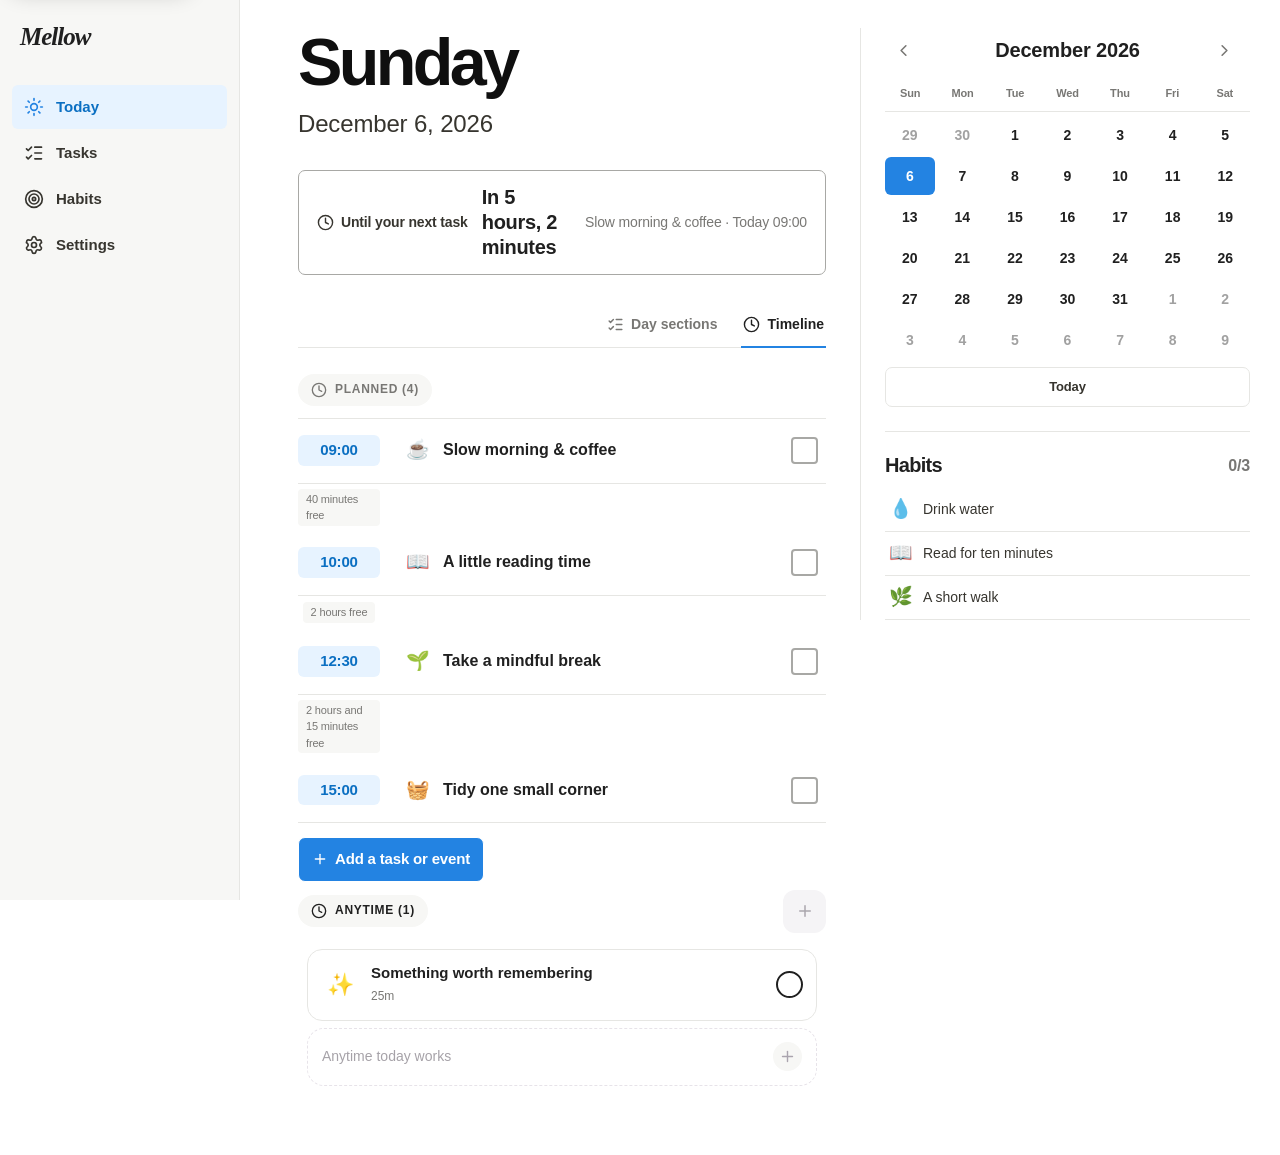
==== commit 85c61627: "Streamline interactive controls" ====
--- a/index.html
+++ b/index.html
@@ -14,7 +14,7 @@
   
   <link rel="stylesheet" href="./planner-features.css?v=56">
   <link rel="stylesheet" href="./mockup-fidelity.css?v=60">
-  <link rel="stylesheet" href="./notion-ui.css?v=69">
+  <link rel="stylesheet" href="./notion-ui.css?v=71">
 </head>
-<body><div id="app"></div><div id="toast" aria-live="polite" role="status"></div><script defer src="./app.js?v=57"></script><script defer src="./ai-assistant.js?v=56"></script><script defer src="./timeline-view.js?v=53"></script><script async defer src="https://accounts.google.com/gsi/client"></script><script defer src="./subtasks.js?v=56"></script><script defer src="./calendar-sync.js?v=53"></script><script defer src="./google-calendar.js?v=53"></script><script defer src="./day-hours.js?v=53"></script><script defer src="./unified-day.js?v=67"></script><script defer src="./drag-drop.js?v=53"></script><script defer src="./task-reorder.js?v=53"></script><script defer src="./month-search.js?v=53"></script><script defer src="./planner-features.js?v=56"></script><script defer src="./mockup-shell.js?v=56"></script></body>
+<body><div id="app"></div><div id="toast" aria-live="polite" role="status"></div><script defer src="./app.js?v=57"></script><script defer src="./ai-assistant.js?v=56"></script><script defer src="./timeline-view.js?v=53"></script><script async defer src="https://accounts.google.com/gsi/client"></script><script defer src="./subtasks.js?v=56"></script><script defer src="./calendar-sync.js?v=53"></script><script defer src="./google-calendar.js?v=53"></script><script defer src="./day-hours.js?v=53"></script><script defer src="./unified-day.js?v=67"></script><script defer src="./drag-drop.js?v=53"></script><script defer src="./task-reorder.js?v=53"></script><script defer src="./month-search.js?v=53"></script><script defer src="./planner-features.js?v=56"></script><script defer src="./mockup-shell.js?v=70"></script></body>
 </html>
--- a/notion-ui.css
+++ b/notion-ui.css
@@ -1,4 +1,4 @@
-/* v69 — Notion-inspired Mellow surface. Functionality remains owned by the existing app. */
+/* v71 — Notion-inspired Mellow surface. Functionality remains owned by the existing app. */
 :root{
   --notion-bg:#fff;
   --notion-sidebar:#f7f7f5;
@@ -165,6 +165,8 @@
   position:relative;isolation:auto;width:min(100%,1080px);min-height:0;margin:0 auto 30px;padding:0!important;
   border:0!important;border-radius:0!important;background:transparent!important;box-shadow:none!important;overflow:visible;
 }
+.main>.topbar:has(+ .task-page){display:flex!important}
+.main:has(.task-page)>.topbar h1{display:block!important}
 .task-page-title::before,.task-page-title::after,.main>.topbar::before,.main>.topbar::after{display:none!important}
 .task-page-title{display:flex;align-items:flex-end;justify-content:space-between;gap:18px}
 .main>.topbar>div:first-child{width:100%;min-width:0}
@@ -184,6 +186,8 @@
 html[dir=ltr] .task-page-title .page-title-add::after{content:"New task"}
 html[dir=rtl] .main>.topbar .page-title-add::after{content:"הרגל חדש"}
 html[dir=ltr] .main>.topbar .page-title-add::after{content:"New habit"}
+html[dir=rtl] .main>.topbar .page-title-add[data-unified-add="tasks-page"]::after{content:"משימה חדשה"}
+html[dir=ltr] .main>.topbar .page-title-add[data-unified-add="tasks-page"]::after{content:"New task"}
 .main>.topbar .head-actions{display:none}
 .task-group-heading{padding:10px 4px;border-bottom:1px solid var(--notion-line)}
 .task-group-toggle{font-size:16px}.task-priority-heading{border-radius:0;background:transparent!important}
@@ -249,3 +253,119 @@
 @media(forced-colors:active){
   .planner-today-center .next-task-countdown::before,.brand-icon{background:none!important}
 }
+
+/* v71 — one quiet, consistent interaction language. */
+:root{
+  --mellow-control-radius:7px;
+  --mellow-control-height:40px;
+  --mellow-row-height:62px;
+  --mellow-pressed:#ededeb;
+}
+
+:where(button,.btn,.iconbtn,.navbtn,.chip,.page-title-add,.task-group-add,.task-priority-add,.task-priority-pill,.task-suggestions-refresh,.task-suggestion-add,.habit-check){
+  -webkit-tap-highlight-color:transparent;
+  transition:background-color .14s ease,border-color .14s ease,color .14s ease,box-shadow .14s ease,transform .08s ease;
+}
+:where(button,.btn,.iconbtn,.navbtn,.chip,.page-title-add,.task-group-add,.task-priority-add,.task-priority-pill,.task-suggestions-refresh,.task-suggestion-add,.habit-check):focus-visible{
+  outline:2px solid var(--notion-blue)!important;
+  outline-offset:2px;
+}
+:where(.btn,.iconbtn,.page-title-add,.task-group-add,.task-priority-add,.task-priority-pill,.task-suggestions-refresh,.task-suggestion-add,.habit-check):active{
+  transform:translateY(1px);
+}
+
+.btn{
+  min-height:var(--mellow-control-height)!important;
+  padding-inline:13px!important;
+  border-radius:var(--mellow-control-radius)!important;
+  font-size:14px;font-weight:650;
+}
+.btn.small{min-height:36px!important;padding-inline:11px!important;font-size:13px}
+.iconbtn,
+.task-group-add,.task-priority-add,.task-suggestions-refresh,.task-suggestion-add,.task-reorder-grip{
+  display:inline-grid!important;place-items:center;width:36px!important;height:36px!important;min-width:36px!important;min-height:36px!important;
+  padding:0!important;border:1px solid transparent!important;border-radius:var(--mellow-control-radius)!important;
+  background:transparent!important;color:var(--notion-muted)!important;box-shadow:none!important;
+}
+.iconbtn:hover,
+.task-group-add:hover,.task-priority-add:hover,.task-suggestions-refresh:hover,.task-suggestion-add:hover,.task-reorder-grip:hover{
+  background:var(--notion-hover)!important;color:var(--notion-text)!important;border-color:transparent!important;
+}
+.task-group-add,.task-priority-add,.task-suggestions-refresh,.task-suggestion-add{color:var(--notion-blue)!important}
+
+/* Tasks and habits are parallel interactive lists, not two different card systems. */
+.tasks-list .task.task-card,
+.habit-row{
+  min-height:var(--mellow-row-height)!important;margin:0!important;padding:8px 8px!important;
+  border:0!important;border-bottom:1px solid var(--notion-line)!important;border-radius:0!important;
+  background:transparent!important;box-shadow:none!important;
+}
+.tasks-list .task.task-card:hover,
+.habit-row:hover{background:var(--notion-sidebar)!important}
+.tasks-list .task.task-card:last-child,
+.habit-row:last-child{border-bottom:0!important}
+
+.tasks-list .task.task-card .task-emoji,
+.habit-emoji{
+  display:grid!important;place-items:center;width:34px!important;height:34px!important;min-width:34px!important;
+  border-radius:8px!important;background:var(--notion-sidebar)!important;font-size:19px!important;line-height:1!important;
+}
+.tasks-list .task-title-button,
+.habit-copy strong{
+  color:var(--notion-text)!important;font-size:15px!important;font-weight:650!important;line-height:1.3!important;
+}
+.tasks-list .task.task-card .tasktext small,
+.habit-copy small{margin-top:2px!important;color:var(--notion-muted)!important;font-size:12px!important;line-height:1.35!important}
+
+.tasks-list .task.task-card .task-complete,
+.habit-check{
+  position:relative;display:grid!important;place-items:center;width:26px!important;height:26px!important;min-width:26px!important;min-height:26px!important;
+  padding:0!important;border:1.5px solid #9b9a97!important;border-radius:50%!important;background:#fff!important;color:#fff!important;box-shadow:none!important;
+}
+.tasks-list .task.task-card .task-complete::before,
+.habit-check::before{content:"";position:absolute;inset:-9px;border-radius:50%}
+.tasks-list .task.task-card .task-complete:hover,
+.habit-check:hover{border-color:var(--notion-blue)!important;background:var(--notion-blue-soft)!important}
+.tasks-list .task.task-card .task-complete.checked,
+.habit-row.is-done .habit-check{
+  border-color:var(--notion-blue)!important;background:var(--notion-blue)!important;color:#fff!important;
+}
+.habit-row.is-done{background:transparent!important}
+.habit-row.is-done:hover{background:var(--notion-sidebar)!important}
+
+.habits-day-card{padding:0!important;border:0!important;background:transparent!important}
+.habit-panel-head{padding:4px 0 0}.habit-progress{height:4px;margin:12px 0 8px;background:var(--notion-sidebar)}
+.habit-progress span{background:var(--notion-blue)}
+.habit-score{min-width:44px;min-height:36px;padding:0 10px;border-radius:var(--mellow-control-radius);background:var(--notion-blue-soft);color:#0b6fc2}
+.habit-list{gap:0;margin:0 0 12px}
+.habit-row{
+  display:grid!important;grid-template-columns:34px minmax(0,1fr) 26px 36px 36px;align-items:center;gap:8px;
+}
+.habit-row .habit-emoji{grid-column:1;grid-row:1}.habit-row .habit-copy{grid-column:2;grid-row:1;min-width:0}
+.habit-row .habit-check{grid-column:3;grid-row:1}.habit-row>.iconbtn:first-of-type{grid-column:4;grid-row:1}.habit-row>.iconbtn:last-of-type{grid-column:5;grid-row:1}
+.habit-copy strong{display:block;white-space:normal;overflow:visible;text-overflow:clip;overflow-wrap:anywhere}
+.habit-copy small{display:block}
+.habit-pink,.habit-lavender,.habit-mint,.habit-peach{border-inline-start:0!important}
+.habits-day-card>button[data-planner="habit-new"]{display:none!important}
+
+.task-priority-row{margin-bottom:4px}
+.task-priority-pill{
+  min-width:0;min-height:36px;padding:6px 8px;border:1px solid transparent!important;border-radius:var(--mellow-control-radius)!important;
+  background:transparent!important;color:var(--notion-text)!important;font-size:14px;font-weight:650;letter-spacing:0;text-transform:none;
+}
+.task-priority-pill:hover{background:var(--notion-hover)!important}
+.task-priority-pill.high,.task-priority-pill.med,.task-priority-pill.low{background:transparent!important}
+.task-priority-marker{display:grid;place-items:center;width:20px;height:20px;border-radius:5px}
+.task-priority-pill.high .task-priority-marker{background:#fbedef;color:#a43d57}
+.task-priority-pill.med .task-priority-marker{background:#fbf0e4;color:#9a642e}
+.task-priority-pill.low .task-priority-marker{background:#eaf0fb;color:#4c6fa8}
+.task-priority-empty{min-height:44px;border-radius:var(--mellow-control-radius);background:transparent}
+
+@media(max-width:520px){
+  .habit-row{grid-template-columns:32px minmax(0,1fr) 26px 34px 34px;gap:6px;padding-inline:4px!important}
+  .habit-row>.iconbtn{width:34px!important;height:34px!important;min-width:34px!important;min-height:34px!important}
+  .tasks-list .task.task-card{padding-inline:4px!important}
+}
+@media(prefers-reduced-motion:reduce){
+  :where(button,.btn,.iconbtn,.navbtn,.chip,.page-title-add,.task-group-add,.task-priority-add,.task-priority-pill,.task-suggestions-refresh,.task-suggestion-add,.habit-check){transition:none!important}
+}
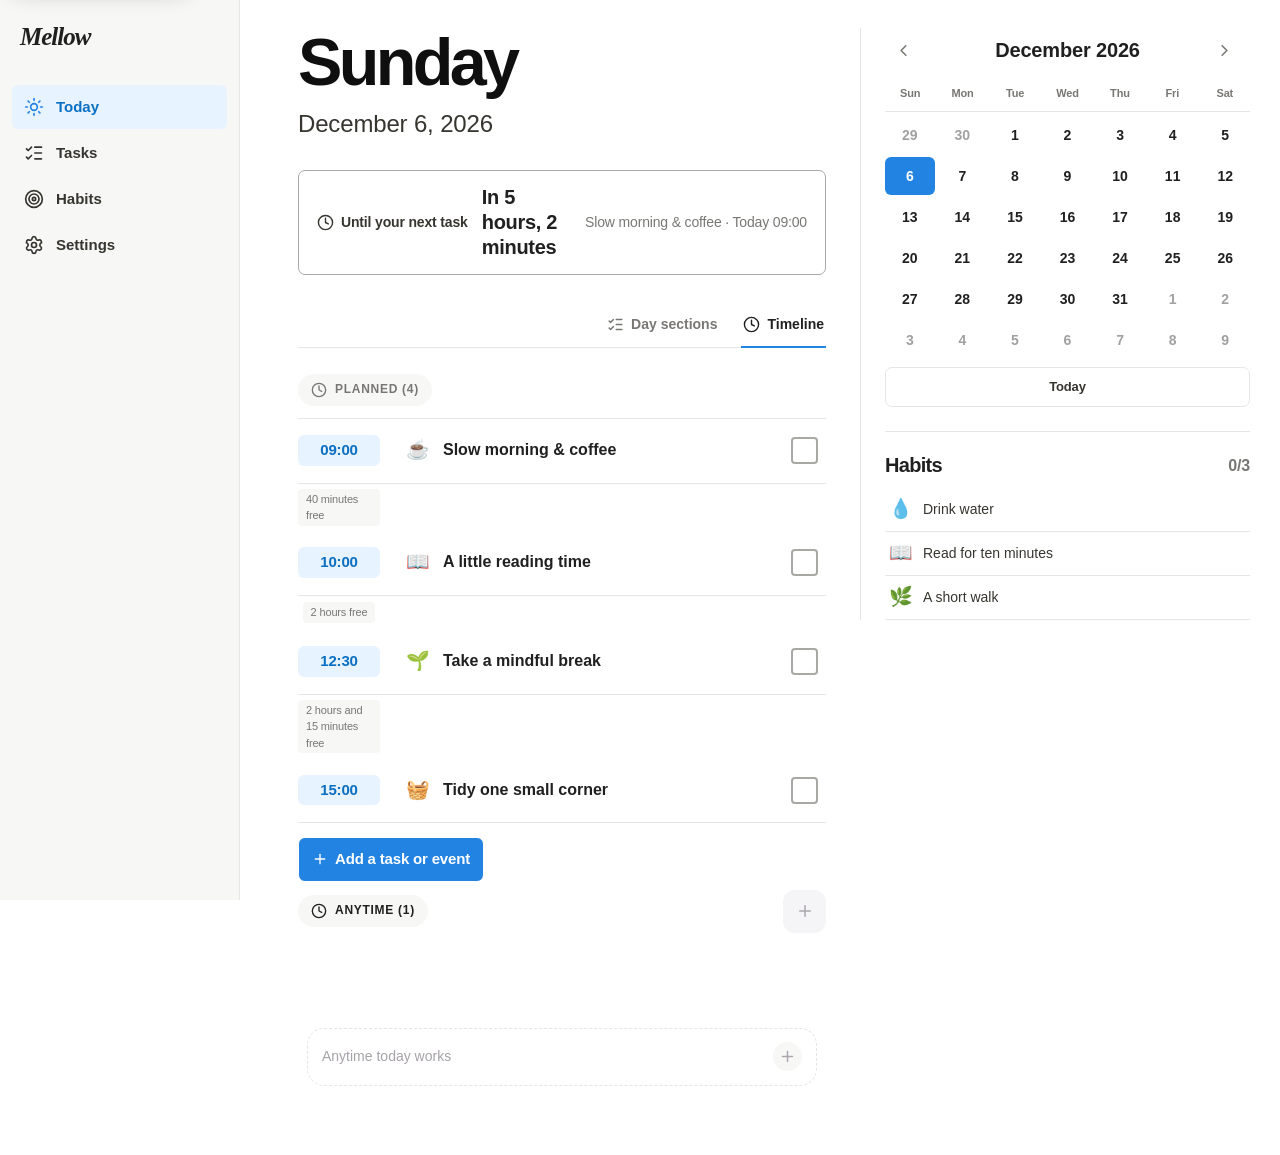
==== commit 9453bbd5: "Refresh mobile app icons with minimal monochrome M mark" ====
--- a/index.html
+++ b/index.html
@@ -4,7 +4,7 @@
   <meta charset="UTF-8"><meta name="viewport" content="width=device-width,initial-scale=1,viewport-fit=cover"><meta name="theme-color" content="#ffffff">
   <meta name="color-scheme" content="light dark">
   <meta name="description" content="Mellow — a calm minimalist planner with tasks, recurring habits, a Hebrew RTL month calendar, routines, and optional Google Calendar events.">
-  <link rel="apple-touch-icon" sizes="180x180" href="./assets/mellow-icon-180.png?v=35"><meta name="apple-mobile-web-app-capable" content="yes"><link rel="manifest" href="./manifest.webmanifest?v=35"><link rel="icon" href="./assets/mellow-icon-192.png?v=35" type="image/png">
+  <link rel="apple-touch-icon" sizes="180x180" href="./assets/mellow-icon-180.png?v=76"><meta name="apple-mobile-web-app-capable" content="yes"><link rel="manifest" href="./manifest.webmanifest?v=76"><link rel="icon" href="./assets/mellow-icon-192.png?v=76" type="image/png">
   <title>Mellow — make room for your day</title>
   <link rel="stylesheet" href="./styles.css?v=53"><link rel="stylesheet" href="./day-layout.css?v=53"><link rel="stylesheet" href="./subtasks.css?v=56"><link rel="stylesheet" href="./motion.css?v=53"><link rel="stylesheet" href="./google-calendar.css?v=53"><link rel="stylesheet" href="./unified-day.css?v=56"><link rel="stylesheet" href="./compact-navigation.css?v=53"><link rel="stylesheet" href="./purple-theme.css?v=53"><link rel="stylesheet" href="./pastel-accents.css?v=53"><link rel="stylesheet" href="./drag-drop.css?v=53"><link rel="stylesheet" href="./roomy-timeline.css?v=53"><link rel="stylesheet" href="./month-search.css?v=53"><link rel="stylesheet" href="./readable-task-list.css?v=53"><link rel="stylesheet" href="./readable-day-sections.css?v=53">
   <link rel="stylesheet" href="./soft-ui.css?v=53"><link rel="stylesheet" href="./mobile-form-fixes.css?v=53"><link rel="stylesheet" href="./task-reordering.css?v=53"><link rel="stylesheet" href="./page-scroll-timeline.css?v=53"><link rel="stylesheet" href="./day-hours.css?v=53">
@@ -14,7 +14,7 @@
   
   <link rel="stylesheet" href="./planner-features.css?v=56">
   <link rel="stylesheet" href="./mockup-fidelity.css?v=60">
-  <link rel="stylesheet" href="./notion-ui.css?v=71">
+  <link rel="stylesheet" href="./notion-ui.css?v=75">
 </head>
-<body><div id="app"></div><div id="toast" aria-live="polite" role="status"></div><script defer src="./app.js?v=57"></script><script defer src="./ai-assistant.js?v=56"></script><script defer src="./timeline-view.js?v=53"></script><script async defer src="https://accounts.google.com/gsi/client"></script><script defer src="./subtasks.js?v=56"></script><script defer src="./calendar-sync.js?v=53"></script><script defer src="./google-calendar.js?v=53"></script><script defer src="./day-hours.js?v=53"></script><script defer src="./unified-day.js?v=67"></script><script defer src="./drag-drop.js?v=53"></script><script defer src="./task-reorder.js?v=53"></script><script defer src="./month-search.js?v=53"></script><script defer src="./planner-features.js?v=56"></script><script defer src="./mockup-shell.js?v=70"></script></body>
+<body><div id="app"></div><div id="toast" aria-live="polite" role="status"></div><script defer src="./app.js?v=75"></script><script defer src="./ai-assistant.js?v=56"></script><script defer src="./timeline-view.js?v=53"></script><script async defer src="https://accounts.google.com/gsi/client"></script><script defer src="./subtasks.js?v=56"></script><script defer src="./calendar-sync.js?v=53"></script><script defer src="./google-calendar.js?v=53"></script><script defer src="./day-hours.js?v=53"></script><script defer src="./unified-day.js?v=67"></script><script defer src="./drag-drop.js?v=53"></script><script defer src="./task-reorder.js?v=53"></script><script defer src="./month-search.js?v=53"></script><script defer src="./planner-features.js?v=75"></script><script defer src="./mockup-shell.js?v=75"></script></body>
 </html>
--- a/notion-ui.css
+++ b/notion-ui.css
@@ -1,4 +1,4 @@
-/* v71 — Notion-inspired Mellow surface. Functionality remains owned by the existing app. */
+/* v75 — Notion-inspired Mellow surface. Functionality remains owned by the existing app. */
 :root{
   --notion-bg:#fff;
   --notion-sidebar:#f7f7f5;
@@ -254,7 +254,7 @@
   .planner-today-center .next-task-countdown::before,.brand-icon{background:none!important}
 }
 
-/* v71 — one quiet, consistent interaction language. */
+/* v75 — one quiet, consistent interaction language. */
 :root{
   --mellow-control-radius:7px;
   --mellow-control-height:40px;
@@ -292,6 +292,14 @@
   background:var(--notion-hover)!important;color:var(--notion-text)!important;border-color:transparent!important;
 }
 .task-group-add,.task-priority-add,.task-suggestions-refresh,.task-suggestion-add{color:var(--notion-blue)!important}
+.page-title-actions{display:flex;align-items:center;gap:7px;flex:0 0 auto}
+.page-manage-toggle{
+  display:inline-grid;place-items:center;width:36px;height:36px;min-width:36px;padding:0;border:1px solid var(--notion-line);
+  border-radius:var(--mellow-control-radius);background:#fff;color:var(--notion-muted);box-shadow:none;cursor:pointer;
+}
+.page-manage-toggle:hover{background:var(--notion-hover);color:var(--notion-text)}
+.page-manage-toggle.is-active{border-color:transparent;background:var(--notion-blue-soft);color:var(--notion-blue)}
+.page-manage-toggle:focus-visible{outline:2px solid var(--notion-blue);outline-offset:2px}
 
 /* Tasks and habits are parallel interactive lists, not two different card systems. */
 .tasks-list .task.task-card,
@@ -339,14 +347,36 @@
 .habit-score{min-width:44px;min-height:36px;padding:0 10px;border-radius:var(--mellow-control-radius);background:var(--notion-blue-soft);color:#0b6fc2}
 .habit-list{gap:0;margin:0 0 12px}
 .habit-row{
-  display:grid!important;grid-template-columns:34px minmax(0,1fr) 26px 36px 36px;align-items:center;gap:8px;
+  display:grid!important;grid-template-columns:34px minmax(0,1fr) 26px;align-items:center;gap:8px;
 }
 .habit-row .habit-emoji{grid-column:1;grid-row:1}.habit-row .habit-copy{grid-column:2;grid-row:1;min-width:0}
-.habit-row .habit-check{grid-column:3;grid-row:1}.habit-row>.iconbtn:first-of-type{grid-column:4;grid-row:1}.habit-row>.iconbtn:last-of-type{grid-column:5;grid-row:1}
+.habit-row .habit-check{grid-column:3;grid-row:1}
+.habit-row.is-managing{grid-template-columns:34px minmax(0,1fr) 36px 36px}
+.habit-row.is-managing .habit-check{display:none!important}
+.habit-row.is-managing>.iconbtn:first-of-type{grid-column:3;grid-row:1}.habit-row.is-managing>.iconbtn:last-of-type{grid-column:4;grid-row:1}
+.task-manage-actions{display:flex;align-items:center;justify-self:end;gap:2px;grid-column:3;grid-row:1}
+.task-card.is-managing .task-delete-action,.habit-row.is-managing .habit-delete-action{color:var(--notion-danger)!important}
+.main:has(.task-page) .tasks-list .task.task-card.is-managing{grid-template-columns:34px minmax(0,1fr) auto!important}
+.main:has(.task-page) .tasks-list .task.task-card.is-managing>.task-emoji{grid-column:1!important}
+.main:has(.task-page) .tasks-list .task.task-card.is-managing>.tasktext{grid-column:2!important}
+.task-page.is-managing .task-suggestions{display:none}
 .habit-copy strong{display:block;white-space:normal;overflow:visible;text-overflow:clip;overflow-wrap:anywhere}
 .habit-copy small{display:block}
 .habit-pink,.habit-lavender,.habit-mint,.habit-peach{border-inline-start:0!important}
 .habits-day-card>button[data-planner="habit-new"]{display:none!important}
+
+/* Keep the seven-day history visibly secondary to today's habits. */
+.habit-summary{
+  display:grid!important;grid-template-columns:minmax(0,1fr) auto;grid-template-areas:"label count" "caption count" "dots dots";
+  align-items:center;gap:2px 12px;min-height:0;padding:13px 14px!important;border-radius:8px!important;text-align:start!important;
+}
+.planner-habits-art .habit-summary{border-radius:6px!important}
+.habit-summary>.planner-eyebrow{grid-area:label;margin:0;color:var(--notion-muted);font-size:12px;line-height:1.25}
+.habit-summary>strong{grid-area:count;align-self:center;margin:0!important;color:var(--notion-text)!important;font:700 28px/1 var(--head)!important}
+.habit-summary>span:not(.planner-eyebrow){grid-area:caption;color:var(--notion-muted);font-size:11px;line-height:1.2}
+.habit-summary>.habit-week-dots{grid-area:dots;display:grid;grid-template-columns:repeat(7,1fr);gap:4px;margin:8px 0 0}
+.habit-summary>.habit-week-dots span{height:8px;aspect-ratio:auto;border-radius:3px;background:var(--notion-sidebar);border:1px solid var(--notion-line)}
+.habit-summary>.habit-week-dots span.filled{background:var(--notion-blue);border-color:var(--notion-blue)}
 
 .task-priority-row{margin-bottom:4px}
 .task-priority-pill{
@@ -362,9 +392,12 @@
 .task-priority-empty{min-height:44px;border-radius:var(--mellow-control-radius);background:transparent}
 
 @media(max-width:520px){
-  .habit-row{grid-template-columns:32px minmax(0,1fr) 26px 34px 34px;gap:6px;padding-inline:4px!important}
+  .habit-row{grid-template-columns:32px minmax(0,1fr) 26px;gap:6px;padding-inline:4px!important}
+  .habit-row.is-managing{grid-template-columns:32px minmax(0,1fr) 34px 34px}
   .habit-row>.iconbtn{width:34px!important;height:34px!important;min-width:34px!important;min-height:34px!important}
+  .habit-copy{overflow:hidden}.habit-copy small{white-space:nowrap;overflow:hidden;text-overflow:ellipsis}
   .tasks-list .task.task-card{padding-inline:4px!important}
+  .planner-habits-art{margin-top:12px}.habit-summary{padding:12px 13px!important}
 }
 @media(prefers-reduced-motion:reduce){
   :where(button,.btn,.iconbtn,.navbtn,.chip,.page-title-add,.task-group-add,.task-priority-add,.task-priority-pill,.task-suggestions-refresh,.task-suggestion-add,.habit-check){transition:none!important}
